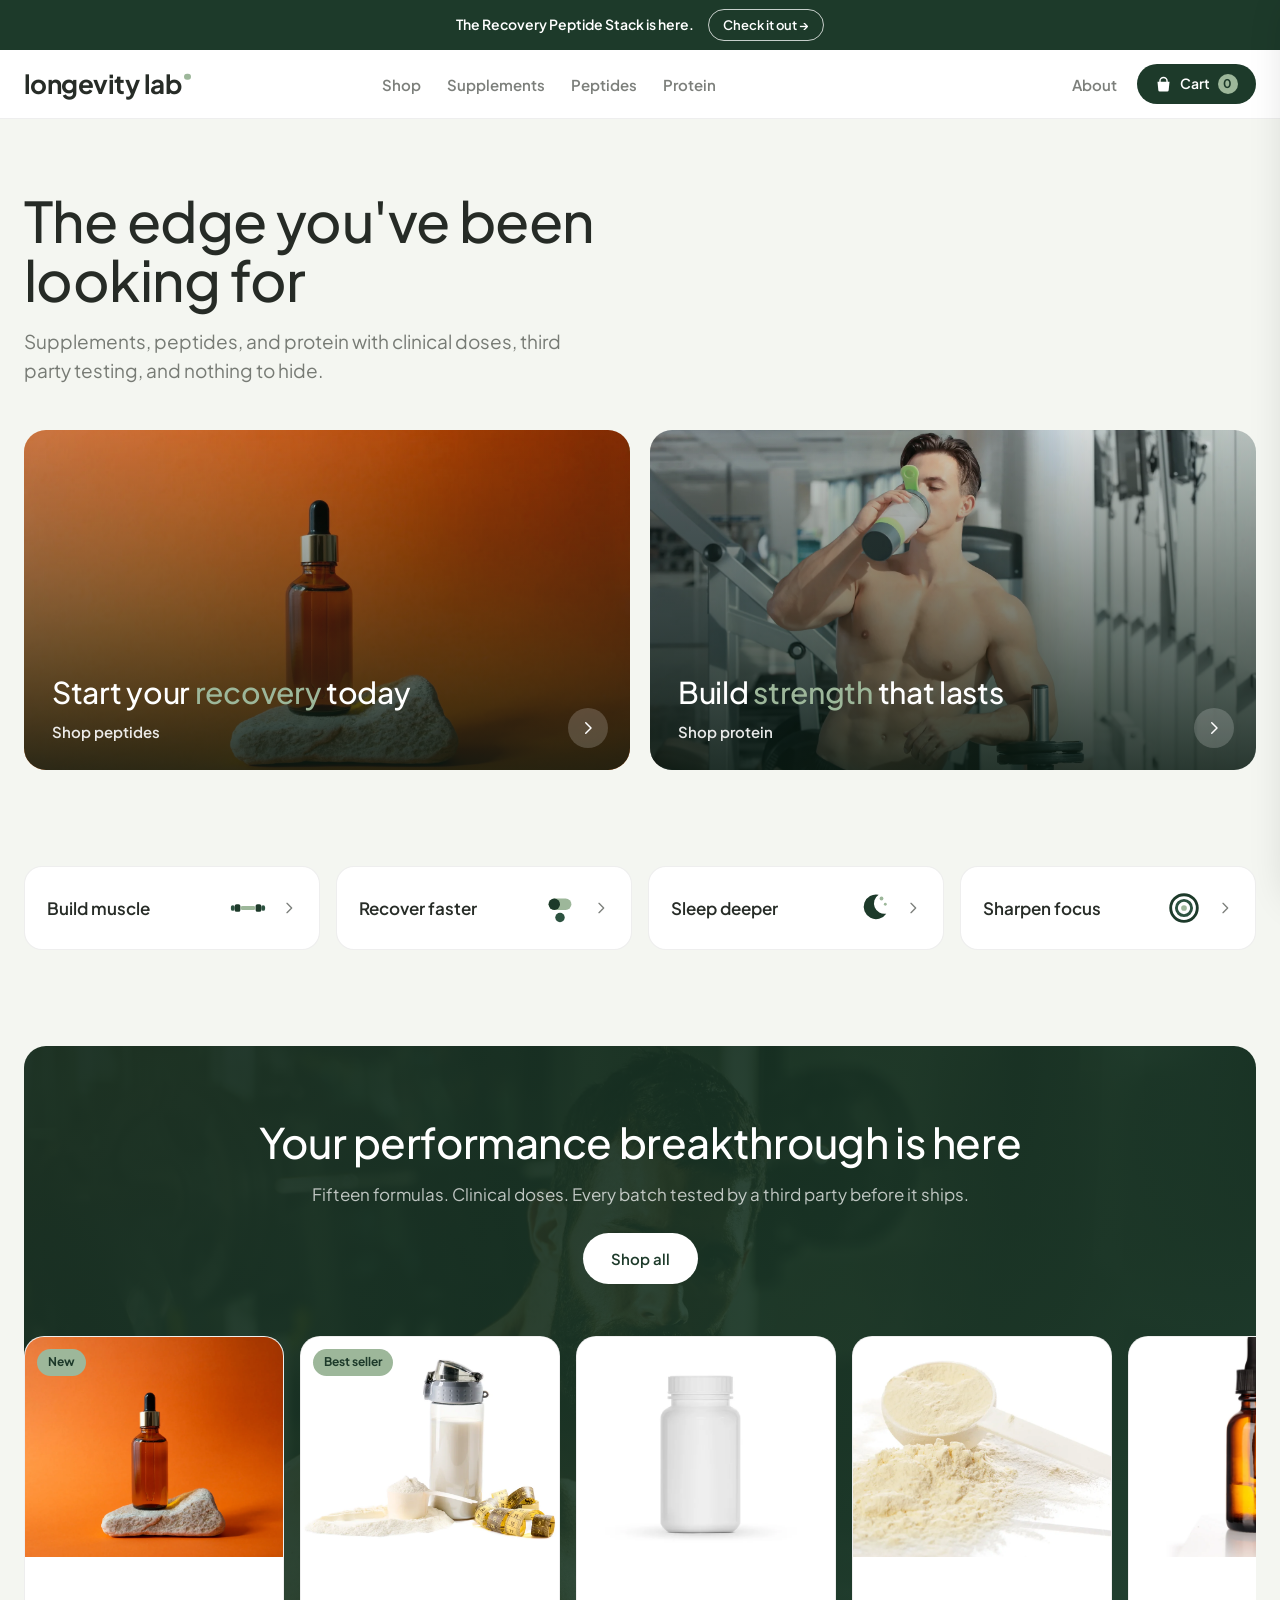
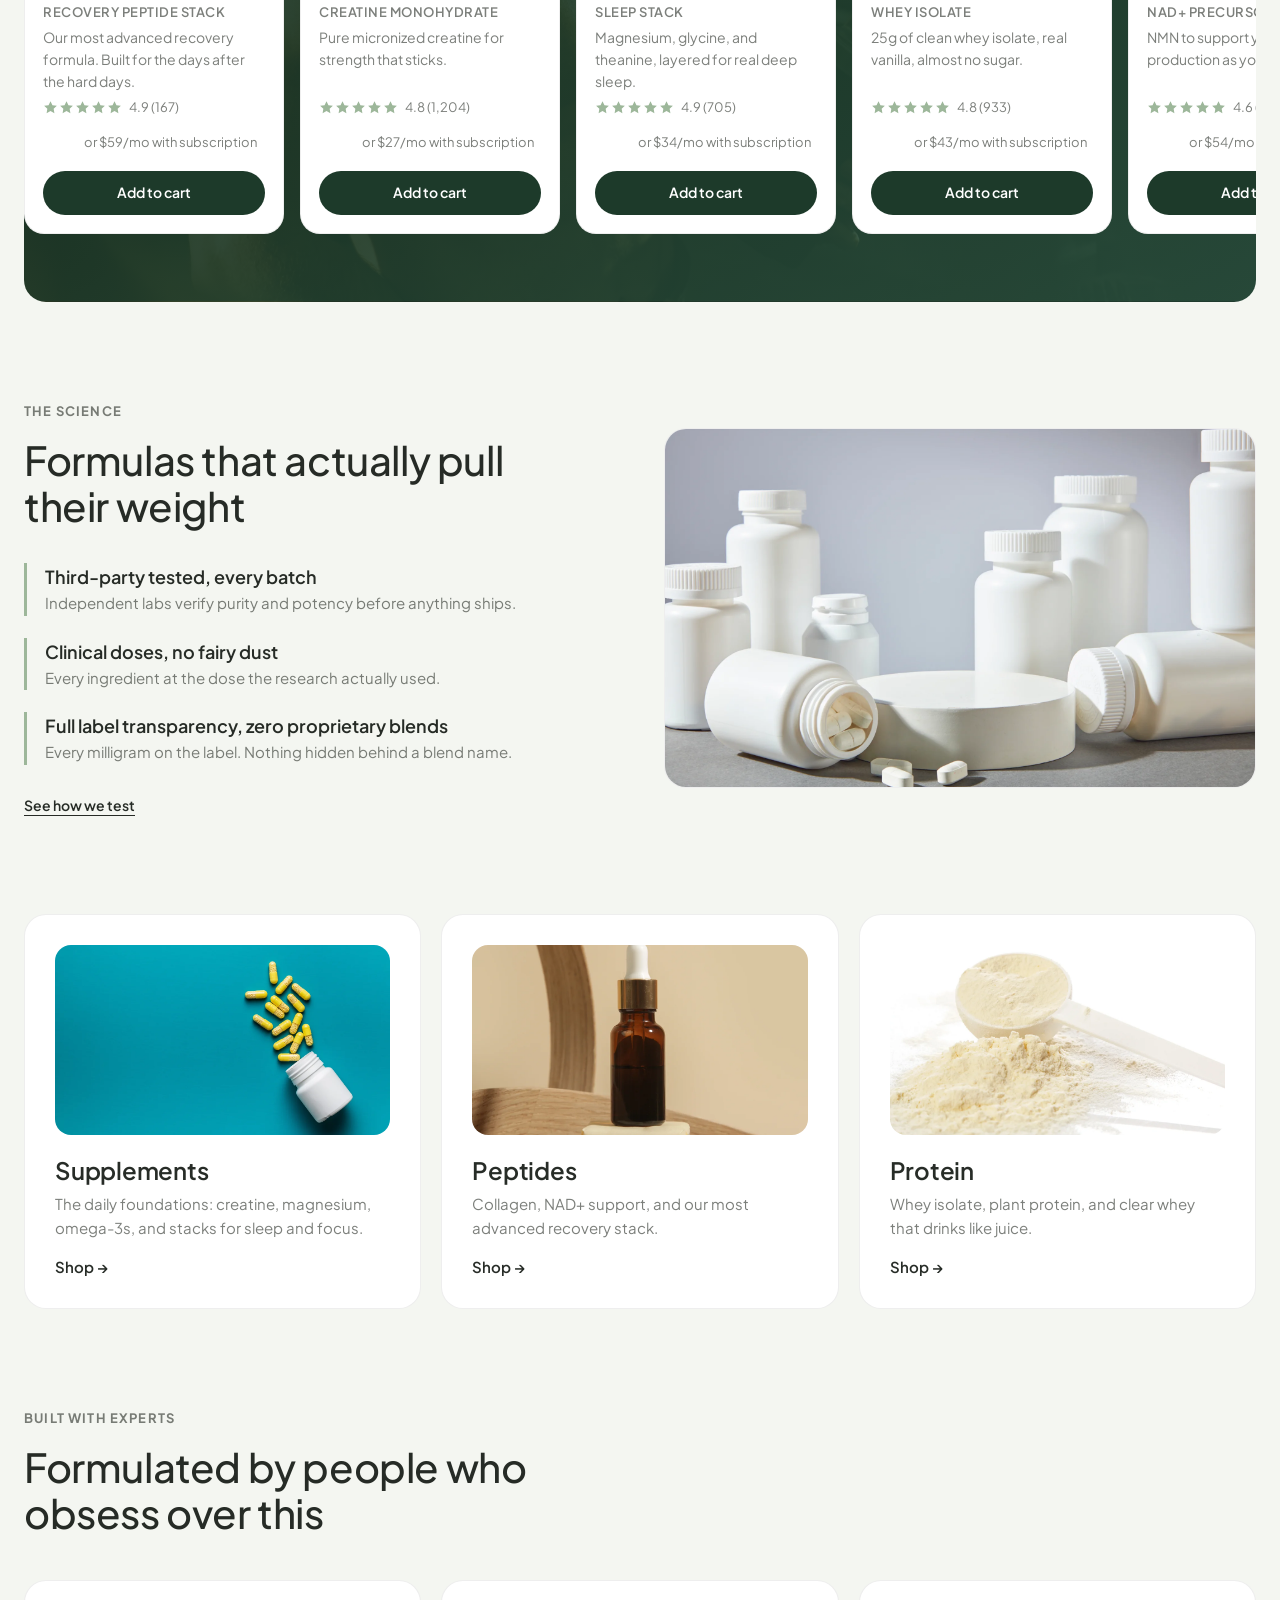
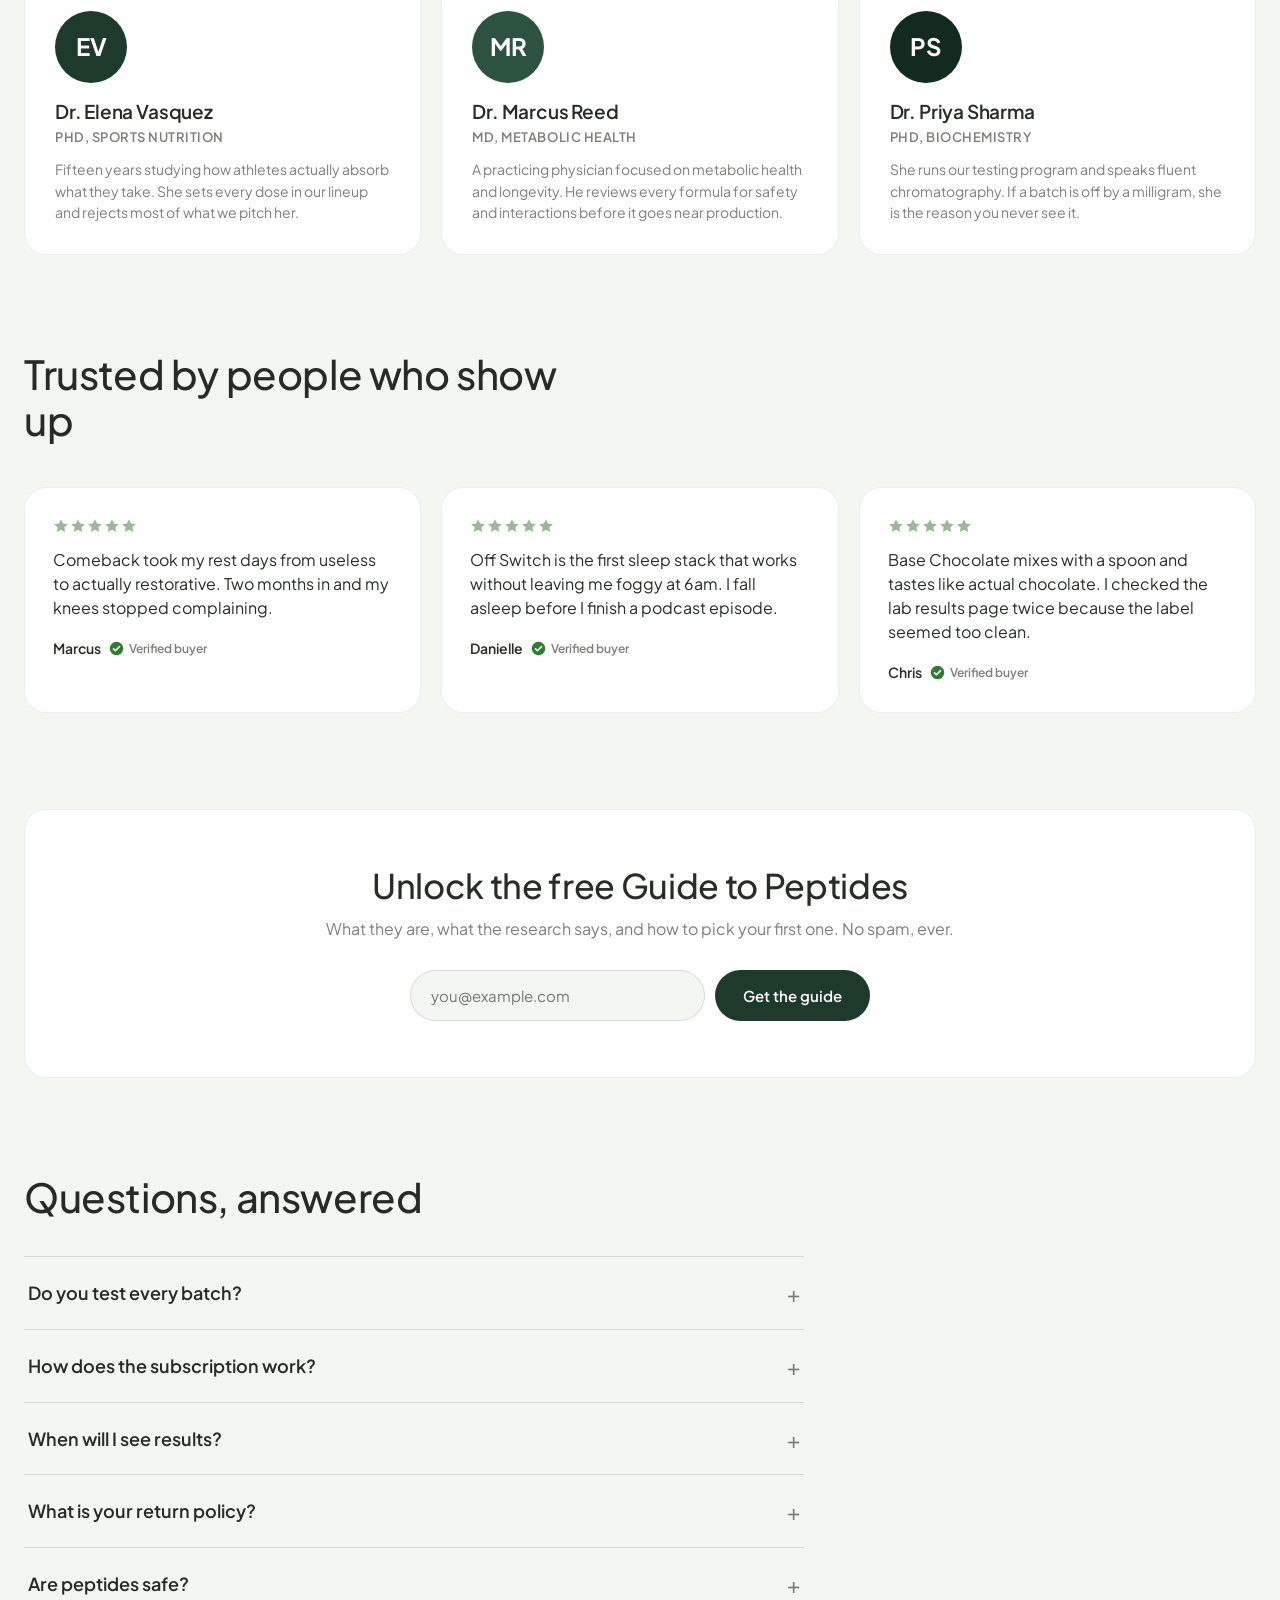
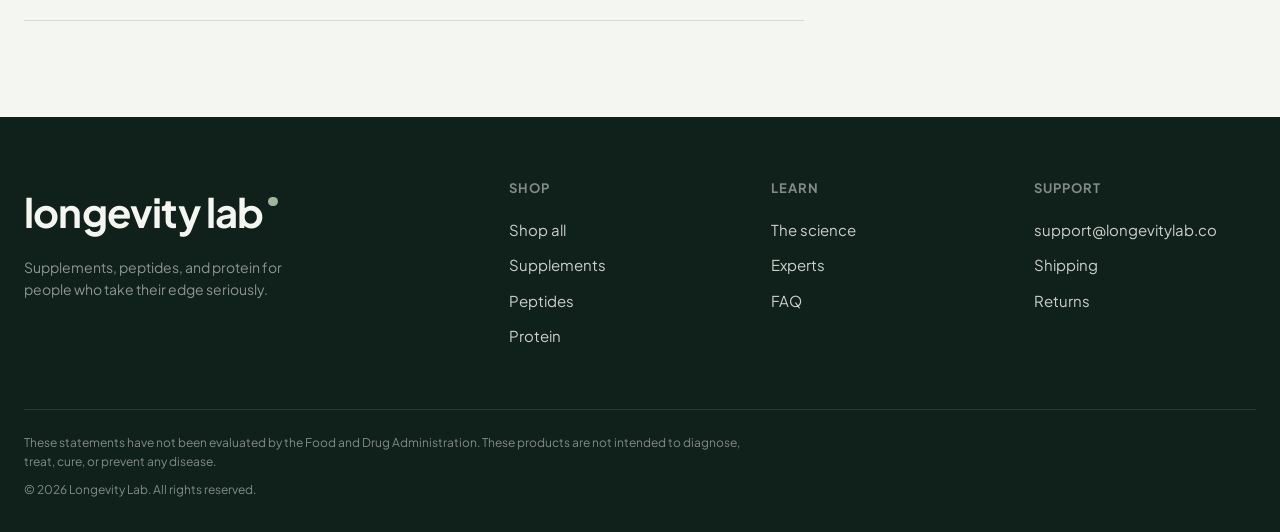
==== index.html @ 0236c3c3 "Longevity Lab storefront" ====
<!DOCTYPE html>
<html lang="en">
<head>
  <meta charset="UTF-8">
  <meta name="viewport" content="width=device-width, initial-scale=1.0">
  <title>Longevity Lab | Supplements, peptides, and protein that pull their weight</title>
  <meta name="description" content="Third party tested supplements, peptides, and protein. Clinical doses, full label transparency, and formulas built with experts.">
  <link rel="preconnect" href="https://fonts.googleapis.com">
  <link rel="preconnect" href="https://fonts.gstatic.com" crossorigin>
  <link href="https://fonts.googleapis.com/css2?family=Plus+Jakarta+Sans:wght@400;500;600;700&display=swap" rel="stylesheet">
  <link rel="stylesheet" href="css/main.css">
</head>
<body data-page="home">

  <main>
    <!-- 1. HERO -->
    <section class="hero">
      <div class="container">
        <h1>The edge you've been looking for</h1>
        <p class="hero-sub">Supplements, peptides, and protein with clinical doses, third party testing, and nothing to hide.</p>

        <div class="promo-row">
          <a class="promo-card" href="shop.html?cat=peptides">
            <img class="promo-img" src="img/dropper-stone.webp" alt="Peptide dropper bottle resting on stone" loading="eager">
            <div class="promo-overlay"></div>
            <div class="promo-text">
              <h2>Start your <span class="hl">recovery</span> today</h2>
              <span>Shop peptides</span>
            </div>
            <span class="promo-chevron">
              <svg viewBox="0 0 24 24" width="18" height="18" aria-hidden="true"><path d="M9 5l7 7-7 7" stroke="currentColor" stroke-width="2" fill="none" stroke-linecap="round" stroke-linejoin="round"/></svg>
            </span>
          </a>
          <a class="promo-card" href="shop.html?cat=protein">
            <img class="promo-img" src="img/gym-shake.webp" alt="Protein shake in the gym" loading="eager">
            <div class="promo-overlay"></div>
            <div class="promo-text">
              <h2>Build <span class="hl">strength</span> that lasts</h2>
              <span>Shop protein</span>
            </div>
            <span class="promo-chevron">
              <svg viewBox="0 0 24 24" width="18" height="18" aria-hidden="true"><path d="M9 5l7 7-7 7" stroke="currentColor" stroke-width="2" fill="none" stroke-linecap="round" stroke-linejoin="round"/></svg>
            </span>
          </a>
        </div>
      </div>
    </section>

    <!-- 2. GOAL TILES -->
    <section>
      <div class="container">
        <div class="goal-row">
          <a class="goal-tile" href="shop.html?goal=muscle">
            <strong>Build muscle</strong>
            <svg class="goal-icon" viewBox="0 0 40 40" aria-hidden="true"><rect x="6" y="16" width="6" height="8" rx="2" fill="#1D3A2A"/><rect x="28" y="16" width="6" height="8" rx="2" fill="#1D3A2A"/><rect x="12" y="18" width="16" height="4" rx="2" fill="#9DB79A"/><rect x="2" y="17" width="4" height="6" rx="2" fill="#2C5240"/><rect x="34" y="17" width="4" height="6" rx="2" fill="#2C5240"/></svg>
            <svg class="goal-chev" viewBox="0 0 24 24" width="16" height="16" aria-hidden="true"><path d="M9 5l7 7-7 7" stroke="currentColor" stroke-width="2" fill="none" stroke-linecap="round" stroke-linejoin="round"/></svg>
          </a>
          <a class="goal-tile" href="shop.html?goal=recovery">
            <strong>Recover faster</strong>
            <svg class="goal-icon" viewBox="0 0 40 40" aria-hidden="true"><rect x="8" y="10" width="24" height="12" rx="6" fill="#9DB79A"/><rect x="8" y="10" width="12" height="12" rx="6" fill="#1D3A2A"/><circle cx="20" cy="30" r="5" fill="#2C5240"/></svg>
            <svg class="goal-chev" viewBox="0 0 24 24" width="16" height="16" aria-hidden="true"><path d="M9 5l7 7-7 7" stroke="currentColor" stroke-width="2" fill="none" stroke-linecap="round" stroke-linejoin="round"/></svg>
          </a>
          <a class="goal-tile" href="shop.html?goal=sleep">
            <strong>Sleep deeper</strong>
            <svg class="goal-icon" viewBox="0 0 40 40" aria-hidden="true"><path d="M27 6a13 13 0 1 0 8 20A11 11 0 0 1 27 6z" fill="#1D3A2A"/><circle cx="30" cy="10" r="2" fill="#9DB79A"/><circle cx="34" cy="16" r="1.5" fill="#9DB79A"/></svg>
            <svg class="goal-chev" viewBox="0 0 24 24" width="16" height="16" aria-hidden="true"><path d="M9 5l7 7-7 7" stroke="currentColor" stroke-width="2" fill="none" stroke-linecap="round" stroke-linejoin="round"/></svg>
          </a>
          <a class="goal-tile" href="shop.html?goal=focus">
            <strong>Sharpen focus</strong>
            <svg class="goal-icon" viewBox="0 0 40 40" aria-hidden="true"><circle cx="20" cy="20" r="14" fill="none" stroke="#1D3A2A" stroke-width="3"/><circle cx="20" cy="20" r="8" fill="none" stroke="#2C5240" stroke-width="3"/><circle cx="20" cy="20" r="3" fill="#9DB79A"/></svg>
            <svg class="goal-chev" viewBox="0 0 24 24" width="16" height="16" aria-hidden="true"><path d="M9 5l7 7-7 7" stroke="currentColor" stroke-width="2" fill="none" stroke-linecap="round" stroke-linejoin="round"/></svg>
          </a>
        </div>
      </div>
    </section>

    <!-- 3. DARK LINEUP SECTION -->
    <div class="lineup-wrap">
      <div class="lineup-section">
        <div class="lineup-head">
          <h2>Your performance breakthrough is here</h2>
          <p>Fifteen formulas. Clinical doses. Every batch tested by a third party before it ships.</p>
          <a class="btn" href="shop.html">Shop all</a>
        </div>
        <div class="lineup-scroller" id="lineupScroller"></div>
      </div>
    </div>

    <!-- 4. SCIENCE SECTION -->
    <section id="science">
      <div class="container">
        <div class="science-grid">
          <div class="science-left">
            <span class="eyebrow">The science</span>
            <h2>Formulas that actually pull their weight</h2>
            <div class="stat-blocks">
              <div class="stat-block">
                <strong>Third-party tested, every batch</strong>
                <span>Independent labs verify purity and potency before anything ships.</span>
              </div>
              <div class="stat-block">
                <strong>Clinical doses, no fairy dust</strong>
                <span>Every ingredient at the dose the research actually used.</span>
              </div>
              <div class="stat-block">
                <strong>Full label transparency, zero proprietary blends</strong>
                <span>Every milligram on the label. Nothing hidden behind a blend name.</span>
              </div>
            </div>
            <button class="text-btn" id="testToggle" aria-expanded="false">See how we test</button>
            <div class="test-detail" id="testDetail">
              <p>Every production batch goes to an independent ISO 17025 accredited lab. We test identity, potency, heavy metals, microbials, and banned substances. A batch only ships when it passes all five. Certificates are available on request from support, always.</p>
            </div>
          </div>
          <div class="science-card">
            <img class="tile-img" src="img/bottles-pedestal.webp" alt="Longevity Lab bottles displayed on a pedestal" loading="lazy">
          </div>
        </div>
      </div>
    </section>

    <!-- 5. CATEGORY SHOWCASE -->
    <section>
      <div class="container">
        <div class="cat-row">
          <a class="cat-card" href="shop.html?cat=supplements">
            <div class="cat-art"><img class="tile-img" src="img/capsules.webp" alt="Supplement capsules" loading="lazy"></div>
            <h3>Supplements</h3>
            <p>The daily foundations: creatine, magnesium, omega-3s, and stacks for sleep and focus.</p>
            <span class="cat-shop">Shop &rarr;</span>
          </a>
          <a class="cat-card" href="shop.html?cat=peptides">
            <div class="cat-art"><img class="tile-img" src="img/dropper-wood.webp" alt="Peptide dropper bottle on wood" loading="lazy"></div>
            <h3>Peptides</h3>
            <p>Collagen, NAD+ support, and our most advanced recovery stack.</p>
            <span class="cat-shop">Shop &rarr;</span>
          </a>
          <a class="cat-card" href="shop.html?cat=protein">
            <div class="cat-art"><img class="tile-img" src="img/protein-scoop.webp" alt="Protein powder scoop" loading="lazy"></div>
            <h3>Protein</h3>
            <p>Whey isolate, plant protein, and clear whey that drinks like juice.</p>
            <span class="cat-shop">Shop &rarr;</span>
          </a>
        </div>
      </div>
    </section>

    <!-- 6. EXPERTS -->
    <section id="experts">
      <div class="container">
        <div class="experts-head">
          <span class="eyebrow">Built with experts</span>
          <h2>Formulated by people who obsess over this</h2>
        </div>
        <div class="expert-row">
          <div class="expert-card">
            <div class="avatar" style="background:#1D3A2A">EV</div>
            <h3>Dr. Elena Vasquez</h3>
            <span class="cred">PhD, Sports Nutrition</span>
            <p>Fifteen years studying how athletes actually absorb what they take. She sets every dose in our lineup and rejects most of what we pitch her.</p>
          </div>
          <div class="expert-card">
            <div class="avatar" style="background:#2C5240">MR</div>
            <h3>Dr. Marcus Reed</h3>
            <span class="cred">MD, Metabolic Health</span>
            <p>A practicing physician focused on metabolic health and longevity. He reviews every formula for safety and interactions before it goes near production.</p>
          </div>
          <div class="expert-card">
            <div class="avatar" style="background:#132A1E">PS</div>
            <h3>Dr. Priya Sharma</h3>
            <span class="cred">PhD, Biochemistry</span>
            <p>She runs our testing program and speaks fluent chromatography. If a batch is off by a milligram, she is the reason you never see it.</p>
          </div>
        </div>
      </div>
    </section>

    <!-- 7. REVIEWS -->
    <section>
      <div class="container">
        <h2 class="reviews-head">Trusted by people who show up</h2>
        <div class="review-row">
          <div class="review-card">
            <span class="stars" aria-label="5 out of 5 stars">
              <svg viewBox="0 0 20 20" width="16" height="16" aria-hidden="true"><path fill="#9DB79A" d="M10 1.5l2.6 5.4 5.9.8-4.3 4.1 1 5.8L10 14.8l-5.2 2.8 1-5.8L1.5 7.7l5.9-.8z"/></svg>
              <svg viewBox="0 0 20 20" width="16" height="16" aria-hidden="true"><path fill="#9DB79A" d="M10 1.5l2.6 5.4 5.9.8-4.3 4.1 1 5.8L10 14.8l-5.2 2.8 1-5.8L1.5 7.7l5.9-.8z"/></svg>
              <svg viewBox="0 0 20 20" width="16" height="16" aria-hidden="true"><path fill="#9DB79A" d="M10 1.5l2.6 5.4 5.9.8-4.3 4.1 1 5.8L10 14.8l-5.2 2.8 1-5.8L1.5 7.7l5.9-.8z"/></svg>
              <svg viewBox="0 0 20 20" width="16" height="16" aria-hidden="true"><path fill="#9DB79A" d="M10 1.5l2.6 5.4 5.9.8-4.3 4.1 1 5.8L10 14.8l-5.2 2.8 1-5.8L1.5 7.7l5.9-.8z"/></svg>
              <svg viewBox="0 0 20 20" width="16" height="16" aria-hidden="true"><path fill="#9DB79A" d="M10 1.5l2.6 5.4 5.9.8-4.3 4.1 1 5.8L10 14.8l-5.2 2.8 1-5.8L1.5 7.7l5.9-.8z"/></svg>
            </span>
            <blockquote>Comeback took my rest days from useless to actually restorative. Two months in and my knees stopped complaining.</blockquote>
            <div class="review-who">
              <span>Marcus</span>
              <span class="verified"><svg viewBox="0 0 20 20" aria-hidden="true"><circle cx="10" cy="10" r="9" fill="#2e7d32"/><path d="M6 10.5l2.5 2.5L14 7.5" stroke="#fff" stroke-width="2" fill="none" stroke-linecap="round" stroke-linejoin="round"/></svg>Verified buyer</span>
            </div>
          </div>
          <div class="review-card">
            <span class="stars" aria-label="5 out of 5 stars">
              <svg viewBox="0 0 20 20" width="16" height="16" aria-hidden="true"><path fill="#9DB79A" d="M10 1.5l2.6 5.4 5.9.8-4.3 4.1 1 5.8L10 14.8l-5.2 2.8 1-5.8L1.5 7.7l5.9-.8z"/></svg>
              <svg viewBox="0 0 20 20" width="16" height="16" aria-hidden="true"><path fill="#9DB79A" d="M10 1.5l2.6 5.4 5.9.8-4.3 4.1 1 5.8L10 14.8l-5.2 2.8 1-5.8L1.5 7.7l5.9-.8z"/></svg>
              <svg viewBox="0 0 20 20" width="16" height="16" aria-hidden="true"><path fill="#9DB79A" d="M10 1.5l2.6 5.4 5.9.8-4.3 4.1 1 5.8L10 14.8l-5.2 2.8 1-5.8L1.5 7.7l5.9-.8z"/></svg>
              <svg viewBox="0 0 20 20" width="16" height="16" aria-hidden="true"><path fill="#9DB79A" d="M10 1.5l2.6 5.4 5.9.8-4.3 4.1 1 5.8L10 14.8l-5.2 2.8 1-5.8L1.5 7.7l5.9-.8z"/></svg>
              <svg viewBox="0 0 20 20" width="16" height="16" aria-hidden="true"><path fill="#9DB79A" d="M10 1.5l2.6 5.4 5.9.8-4.3 4.1 1 5.8L10 14.8l-5.2 2.8 1-5.8L1.5 7.7l5.9-.8z"/></svg>
            </span>
            <blockquote>Off Switch is the first sleep stack that works without leaving me foggy at 6am. I fall asleep before I finish a podcast episode.</blockquote>
            <div class="review-who">
              <span>Danielle</span>
              <span class="verified"><svg viewBox="0 0 20 20" aria-hidden="true"><circle cx="10" cy="10" r="9" fill="#2e7d32"/><path d="M6 10.5l2.5 2.5L14 7.5" stroke="#fff" stroke-width="2" fill="none" stroke-linecap="round" stroke-linejoin="round"/></svg>Verified buyer</span>
            </div>
          </div>
          <div class="review-card">
            <span class="stars" aria-label="5 out of 5 stars">
              <svg viewBox="0 0 20 20" width="16" height="16" aria-hidden="true"><path fill="#9DB79A" d="M10 1.5l2.6 5.4 5.9.8-4.3 4.1 1 5.8L10 14.8l-5.2 2.8 1-5.8L1.5 7.7l5.9-.8z"/></svg>
              <svg viewBox="0 0 20 20" width="16" height="16" aria-hidden="true"><path fill="#9DB79A" d="M10 1.5l2.6 5.4 5.9.8-4.3 4.1 1 5.8L10 14.8l-5.2 2.8 1-5.8L1.5 7.7l5.9-.8z"/></svg>
              <svg viewBox="0 0 20 20" width="16" height="16" aria-hidden="true"><path fill="#9DB79A" d="M10 1.5l2.6 5.4 5.9.8-4.3 4.1 1 5.8L10 14.8l-5.2 2.8 1-5.8L1.5 7.7l5.9-.8z"/></svg>
              <svg viewBox="0 0 20 20" width="16" height="16" aria-hidden="true"><path fill="#9DB79A" d="M10 1.5l2.6 5.4 5.9.8-4.3 4.1 1 5.8L10 14.8l-5.2 2.8 1-5.8L1.5 7.7l5.9-.8z"/></svg>
              <svg viewBox="0 0 20 20" width="16" height="16" aria-hidden="true"><path fill="#9DB79A" d="M10 1.5l2.6 5.4 5.9.8-4.3 4.1 1 5.8L10 14.8l-5.2 2.8 1-5.8L1.5 7.7l5.9-.8z"/></svg>
            </span>
            <blockquote>Base Chocolate mixes with a spoon and tastes like actual chocolate. I checked the lab results page twice because the label seemed too clean.</blockquote>
            <div class="review-who">
              <span>Chris</span>
              <span class="verified"><svg viewBox="0 0 20 20" aria-hidden="true"><circle cx="10" cy="10" r="9" fill="#2e7d32"/><path d="M6 10.5l2.5 2.5L14 7.5" stroke="#fff" stroke-width="2" fill="none" stroke-linecap="round" stroke-linejoin="round"/></svg>Verified buyer</span>
            </div>
          </div>
        </div>
      </div>
    </section>

    <!-- 8. EMAIL CAPTURE -->
    <section>
      <div class="container">
        <div class="guide-card">
          <h2>Unlock the free Guide to Peptides</h2>
          <p>What they are, what the research says, and how to pick your first one. No spam, ever.</p>
          <form class="guide-form" id="guideForm" novalidate>
            <input type="email" name="email" placeholder="you@example.com" required aria-label="Email address">
            <button class="btn btn-primary" type="submit">Get the guide</button>
          </form>
        </div>
      </div>
    </section>

    <!-- 9. FAQ -->
    <section id="faq" class="faq-section">
      <div class="container">
        <h2 class="faq-head">Questions, answered</h2>
        <div class="acc-group">
          <div class="acc-item">
            <button class="acc-q" aria-expanded="false"><span>Do you test every batch?</span><span class="acc-icon" aria-hidden="true">+</span></button>
            <div class="acc-a"><p>Yes, every single one. Each production batch goes to an independent ISO 17025 accredited lab for identity, potency, heavy metals, microbials, and banned substances. If a batch fails any test, it never ships.</p></div>
          </div>
          <div class="acc-item">
            <button class="acc-q" aria-expanded="false"><span>How does the subscription work?</span><span class="acc-icon" aria-hidden="true">+</span></button>
            <div class="acc-a"><p>Subscribe and save 20% on every order. Your product ships monthly, and you can pause, skip a month, or cancel anytime from a single email to support. No lock-in, no cancellation hoops.</p></div>
          </div>
          <div class="acc-item">
            <button class="acc-q" aria-expanded="false"><span>When will I see results?</span><span class="acc-icon" aria-hidden="true">+</span></button>
            <div class="acc-a"><p>It depends on the product. Sleep and focus stacks work from the first dose. Creatine takes 2 to 4 weeks to saturate. Collagen, NMN, and other recovery peptides typically need 8 to 12 weeks of consistent use. We put honest timelines on every product page.</p></div>
          </div>
          <div class="acc-item">
            <button class="acc-q" aria-expanded="false"><span>What is your return policy?</span><span class="acc-icon" aria-hidden="true">+</span></button>
            <div class="acc-a"><p>30 days, full refund, even on opened products. Email support@longevitylab.co with your order number and we handle the rest. Shipping is free on orders over $75 and a flat $6.95 below that.</p></div>
          </div>
          <div class="acc-item">
            <button class="acc-q" aria-expanded="false"><span>Are peptides safe?</span><span class="acc-icon" aria-hidden="true">+</span></button>
            <div class="acc-a"><p>The peptides we sell, like collagen peptides and NAD+ precursors, are dietary ingredients with substantial published research and strong safety records at our doses. Every formula is reviewed by our medical advisor. That said, talk to your doctor before starting anything new, especially if you take medication or are pregnant or nursing.</p></div>
          </div>
        </div>
      </div>
    </section>
  </main>

  <script src="js/products.js"></script>
  <script src="js/store.js"></script>
</body>
</html>
---- css/main.css ----
/* Longevity Lab: main.css
   Design language: soft bone base, white cards, evergreen + sage accent,
   deep evergreen dark sections, pill buttons, 20-24px card radius.
*/

/* ============ Reset & tokens ============ */
*, *::before, *::after { box-sizing: border-box; margin: 0; padding: 0; }

:root {
  --bone: #F4F6F1;
  --white: #FFFFFF;
  --ink: rgba(16, 21, 15, 0.9);
  --ink-soft: rgba(16, 21, 15, 0.55);
  --line: rgba(16, 21, 15, 0.12);
  --line-soft: rgba(16, 21, 15, 0.07);
  --evergreen: #1D3A2A;
  --evergreen-deep: #132A1E;
  --evergreen-mid: #2C5240;
  --sage: #9DB79A;
  --footer-bg: #10201A;
  --radius: 22px;
  --pill: 48px;
  --maxw: 1280px;
  --pad: 24px;
}

html { scroll-behavior: smooth; }

body {
  font-family: "Plus Jakarta Sans", -apple-system, BlinkMacSystemFont, "Segoe UI", sans-serif;
  font-size: 16px;
  line-height: 1.55;
  color: var(--ink);
  background: var(--bone);
  -webkit-font-smoothing: antialiased;
}

body.drawer-lock { overflow: hidden; }

img, svg { display: block; max-width: 100%; }
a { color: inherit; text-decoration: none; }
button { font: inherit; color: inherit; background: none; border: 0; cursor: pointer; }
h1, h2, h3, h4 { font-weight: 500; letter-spacing: -0.01em; line-height: 1.15; }

.container { max-width: var(--maxw); margin: 0 auto; padding: 0 var(--pad); }
section { padding: 96px 0 0; }

/* ============ Buttons ============ */
.btn {
  display: inline-flex; align-items: center; justify-content: center; gap: 8px;
  border-radius: var(--pill);
  padding: 14px 28px;
  font-size: 15px; font-weight: 600;
  transition: transform 0.2s ease, box-shadow 0.2s ease, background 0.2s ease;
  white-space: nowrap;
}
.btn-primary { background: var(--evergreen); color: #fff; }
.btn-primary:hover { transform: translateY(-1px); box-shadow: 0 6px 18px rgba(19, 42, 30, 0.28); }
.btn-primary:disabled { opacity: 0.4; cursor: not-allowed; transform: none; box-shadow: none; }
.btn-secondary { background: var(--white); color: var(--ink); border: 1px solid rgba(16, 21, 15, 0.15); }
.btn-secondary:hover { border-color: rgba(16, 21, 15, 0.35); }
.text-btn {
  font-size: 14px; font-weight: 600; text-decoration: underline;
  text-underline-offset: 4px; transition: opacity 0.2s ease;
}
.text-btn:hover { opacity: 0.65; }

/* ============ Announcement bar ============ */
.announce { background: var(--evergreen); }
.announce-inner {
  max-width: var(--maxw); margin: 0 auto; padding: 9px var(--pad);
  display: flex; align-items: center; justify-content: center; gap: 14px;
  font-size: 14px; font-weight: 600; color: #fff;
}
.announce-btn {
  background: transparent; color: #fff; border: 1.5px solid rgba(255, 255, 255, 0.75);
  border-radius: var(--pill);
  padding: 5px 14px; font-size: 13px; font-weight: 600;
  transition: transform 0.2s ease, background 0.2s ease, border-color 0.2s ease;
}
.announce-btn:hover { transform: translateY(-1px); background: rgba(255, 255, 255, 0.14); border-color: #fff; }

/* ============ Header ============ */
.site-header {
  position: sticky; top: 0; z-index: 60;
  background: var(--white);
  border-bottom: 1px solid var(--line-soft);
}
.nav-inner {
  max-width: var(--maxw); margin: 0 auto; padding: 0 var(--pad);
  height: 68px; display: flex; align-items: center; gap: 28px;
}
.wordmark { font-size: 26px; font-weight: 700; letter-spacing: -0.02em; color: var(--ink); text-transform: lowercase; }
.mark-plus {
  display: inline-block;
  width: 0.24em; height: 0.24em;
  border-radius: 50%;
  background: var(--sage);
  margin-left: 0.12em;
  transform: translateY(-0.55em);
}
.main-nav { display: flex; gap: 26px; margin: 0 auto; }
.main-nav a {
  font-size: 15px; font-weight: 600; color: var(--ink-soft);
  transition: color 0.2s ease;
}
.main-nav a:hover { color: var(--ink); }
.nav-right { display: flex; align-items: center; gap: 20px; margin-left: auto; }
.nav-about { font-size: 15px; font-weight: 600; color: var(--ink-soft); transition: color 0.2s ease; }
.nav-about:hover { color: var(--ink); }
.cart-btn {
  display: inline-flex; align-items: center; gap: 8px;
  background: var(--evergreen); color: #fff; border-radius: var(--pill);
  padding: 9px 18px; font-size: 14px; font-weight: 600;
  transition: transform 0.2s ease;
}
.cart-btn:hover { transform: translateY(-1px); }
.cart-count {
  background: var(--sage); color: var(--evergreen); border-radius: 50%;
  min-width: 20px; height: 20px; display: inline-flex;
  align-items: center; justify-content: center;
  font-size: 12px; font-weight: 700; padding: 0 5px;
}
.nav-toggle { display: none; color: var(--ink); }
.mobile-menu {
  display: none;
  border-top: 1px solid var(--line-soft);
  background: var(--white);
  flex-direction: column;
}
.mobile-menu a {
  padding: 15px var(--pad); font-size: 16px; font-weight: 600;
  border-bottom: 1px solid var(--line-soft);
}
.mobile-menu.open { display: flex; }

/* ============ Hero ============ */
.hero { padding-top: 72px; }
.hero h1 {
  font-size: 56px; font-weight: 500; letter-spacing: -0.01em; line-height: 1.05;
  max-width: 720px;
}
.hero-sub { margin-top: 18px; font-size: 19px; color: var(--ink-soft); max-width: 540px; }

.promo-row {
  display: grid; grid-template-columns: 1fr 1fr; gap: 20px; margin-top: 44px;
}
.promo-card {
  position: relative; aspect-ratio: 16 / 9; border-radius: var(--radius);
  color: #fff; overflow: hidden; display: block;
  transition: transform 0.2s ease, box-shadow 0.2s ease;
}
.promo-card:hover { transform: translateY(-3px); box-shadow: 0 14px 34px rgba(19, 42, 30, 0.32); }
.promo-img {
  position: absolute; inset: 0; width: 100%; height: 100%; object-fit: cover;
}
.promo-overlay {
  position: absolute; inset: 0;
  background: linear-gradient(to top, rgba(10, 26, 18, 0.85), rgba(10, 26, 18, 0.15));
}
.promo-text { position: absolute; left: 28px; bottom: 26px; max-width: 60%; z-index: 2; }
.promo-text h2 { font-size: 30px; font-weight: 500; line-height: 1.12; }
.promo-text h2 .hl { color: var(--sage); }
.promo-text > span { display: inline-block; margin-top: 10px; font-size: 15px; font-weight: 600; opacity: 0.9; }
.promo-chevron {
  position: absolute; right: 22px; bottom: 22px; z-index: 2;
  width: 40px; height: 40px; border-radius: 50%;
  background: rgba(255, 255, 255, 0.18);
  display: flex; align-items: center; justify-content: center;
  transition: background 0.2s ease;
}
.promo-card:hover .promo-chevron { background: rgba(255, 255, 255, 0.32); }

/* ============ Goal tiles ============ */
.goal-row { display: grid; grid-template-columns: repeat(4, 1fr); gap: 16px; }
.goal-tile {
  background: var(--white); border-radius: 18px; padding: 22px 22px;
  display: flex; align-items: center; gap: 14px;
  border: 1px solid var(--line-soft);
  transition: transform 0.2s ease, box-shadow 0.2s ease;
}
.goal-tile:hover { transform: translateY(-2px); box-shadow: 0 10px 24px rgba(16, 21, 15, 0.07); }
.goal-tile strong { font-size: 17px; font-weight: 600; flex: 1; }
.goal-icon { width: 38px; height: 38px; flex-shrink: 0; }
.goal-chev { color: var(--ink-soft); flex-shrink: 0; }

/* ============ Dark lineup section ============ */
.lineup-wrap { padding: 0 var(--pad); max-width: var(--maxw); margin: 96px auto 0; }
.lineup-section {
  background-image:
    linear-gradient(150deg, rgba(19, 42, 30, 0.94), rgba(29, 58, 42, 0.9) 55%, rgba(44, 82, 64, 0.88)),
    url("../img/gym-dark.webp");
  background-size: cover; background-position: center;
  border-radius: var(--radius);
  color: #fff; padding: 72px 0 56px; overflow: hidden;
}
.lineup-head { text-align: center; padding: 0 var(--pad); }
.lineup-head h2 { font-size: 42px; font-weight: 500; }
.lineup-head p { margin-top: 14px; font-size: 17px; color: rgba(255, 255, 255, 0.72); }
.lineup-head .btn { margin-top: 26px; background: #fff; color: var(--evergreen); }
.lineup-head .btn:hover { transform: translateY(-1px); box-shadow: 0 6px 18px rgba(0, 0, 0, 0.3); }

.lineup-scroller {
  display: flex; gap: 16px; margin-top: 48px;
  padding: 4px 32px 12px;
  overflow-x: auto; scroll-snap-type: x mandatory;
  -webkit-overflow-scrolling: touch;
}
.lineup-scroller::-webkit-scrollbar { height: 8px; }
.lineup-scroller::-webkit-scrollbar-thumb { background: rgba(255, 255, 255, 0.25); border-radius: 4px; }
.lineup-scroller::-webkit-scrollbar-track { background: rgba(255, 255, 255, 0.06); border-radius: 4px; }
.lineup-card { flex: 0 0 260px; scroll-snap-align: start; }

/* ============ Product card (shared) ============ */
.product-card {
  background: var(--white); border-radius: 20px;
  border: 1px solid var(--line-soft);
  display: flex; flex-direction: column;
  overflow: hidden;
  transition: transform 0.2s ease, box-shadow 0.2s ease;
}
.product-card:hover { transform: translateY(-3px); box-shadow: 0 12px 28px rgba(16, 21, 15, 0.1); }
.card-link { display: flex; flex-direction: column; flex: 1; }
.card-art {
  position: relative; background: var(--bone);
  height: 220px;
}
.card-art .tile-img { width: 100%; height: 100%; object-fit: cover; }
.badge {
  position: absolute; top: 12px; left: 12px;
  background: var(--sage); color: var(--evergreen);
  font-size: 12px; font-weight: 700;
  border-radius: var(--pill); padding: 4px 11px;
}
.badge-inline { position: static; display: inline-block; margin-bottom: 12px; }
.card-body { padding: 18px 18px 6px; display: flex; flex-direction: column; gap: 5px; flex: 1; }
.card-name { font-size: 19px; font-weight: 600; }
.card-sub { font-size: 13px; font-weight: 600; color: var(--ink-soft); text-transform: uppercase; letter-spacing: 0.04em; }
.card-tag { font-size: 14px; color: var(--ink-soft); flex: 1; }
.card-rating { display: flex; align-items: center; gap: 7px; font-size: 13px; color: var(--ink-soft); }
.stars { display: inline-flex; gap: 1px; }
.card-price { display: flex; align-items: baseline; gap: 8px; margin-top: 3px; flex-wrap: wrap; }
.card-price strong { font-size: 18px; font-weight: 700; }
.card-price span { font-size: 13px; color: var(--ink-soft); }
.card-add { margin: 12px 18px 18px; padding: 11px 20px; font-size: 14px; }

/* ============ Science section ============ */
.science-grid { display: grid; grid-template-columns: 1fr 1fr; gap: 48px; align-items: center; }
.eyebrow {
  font-size: 13px; font-weight: 700; text-transform: uppercase;
  letter-spacing: 0.09em; color: var(--ink-soft);
}
.science-left h2 { font-size: 40px; margin-top: 14px; max-width: 480px; }
.stat-blocks { margin-top: 34px; display: flex; flex-direction: column; gap: 22px; }
.stat-block { border-left: 3px solid var(--sage); padding-left: 18px; }
.stat-block strong { font-size: 18px; font-weight: 600; display: block; }
.stat-block span { font-size: 15px; color: var(--ink-soft); }
.science-left .text-btn { margin-top: 30px; display: inline-block; }
.test-detail {
  display: none; margin-top: 16px; font-size: 15px;
  color: var(--ink-soft); max-width: 480px;
}
.test-detail.open { display: block; }
.science-card {
  background: var(--white); border-radius: var(--radius);
  border: 1px solid var(--line-soft);
  overflow: hidden; height: 360px;
}
.science-card .tile-img { width: 100%; height: 100%; object-fit: cover; }

/* ============ Category showcase ============ */
.cat-row { display: grid; grid-template-columns: repeat(3, 1fr); gap: 20px; }
.cat-card {
  background: var(--white); border-radius: var(--radius);
  border: 1px solid var(--line-soft);
  padding: 30px; display: flex; flex-direction: column; gap: 8px;
  transition: transform 0.2s ease, box-shadow 0.2s ease;
}
.cat-card:hover { transform: translateY(-3px); box-shadow: 0 12px 28px rgba(16, 21, 15, 0.1); }
.cat-art { background: var(--bone); border-radius: 16px; overflow: hidden; height: 190px; margin-bottom: 14px; }
.cat-art .tile-img { width: 100%; height: 100%; object-fit: cover; }
.cat-card h3 { font-size: 24px; font-weight: 600; }
.cat-card p { font-size: 15px; color: var(--ink-soft); flex: 1; }
.cat-shop { font-size: 15px; font-weight: 600; margin-top: 8px; }

/* ============ Experts ============ */
.experts-head h2 { font-size: 40px; margin-top: 14px; max-width: 560px; }
.expert-row { display: grid; grid-template-columns: repeat(3, 1fr); gap: 20px; margin-top: 44px; }
.expert-card {
  background: var(--white); border-radius: var(--radius);
  border: 1px solid var(--line-soft); padding: 30px;
  transition: transform 0.2s ease, box-shadow 0.2s ease;
}
.expert-card:hover { transform: translateY(-2px); box-shadow: 0 10px 24px rgba(16, 21, 15, 0.08); }
.avatar {
  width: 72px; height: 72px; border-radius: 50%;
  display: flex; align-items: center; justify-content: center;
  font-size: 24px; font-weight: 700; color: #fff; margin-bottom: 18px;
}
.expert-card h3 { font-size: 19px; font-weight: 600; }
.expert-card .cred { font-size: 13px; font-weight: 600; color: var(--ink-soft); text-transform: uppercase; letter-spacing: 0.04em; display: block; margin-top: 4px; }
.expert-card p { font-size: 14px; color: var(--ink-soft); margin-top: 12px; }

/* ============ Reviews ============ */
.reviews-head { font-size: 40px; max-width: 540px; }
.review-row { display: grid; grid-template-columns: repeat(3, 1fr); gap: 20px; margin-top: 44px; }
.review-card {
  background: var(--white); border-radius: var(--radius);
  border: 1px solid var(--line-soft); padding: 28px;
}
.review-card .stars { margin-bottom: 14px; }
.review-card blockquote { font-size: 16px; line-height: 1.5; }
.review-who { display: flex; align-items: center; gap: 8px; margin-top: 18px; font-size: 14px; font-weight: 600; }
.verified { display: inline-flex; align-items: center; gap: 5px; font-size: 12px; font-weight: 600; color: var(--ink-soft); }
.verified svg { width: 15px; height: 15px; }

/* ============ Email capture ============ */
.guide-card {
  background: var(--white); border-radius: var(--radius);
  border: 1px solid var(--line-soft);
  padding: 56px 48px; text-align: center;
}
.guide-card h2 { font-size: 34px; }
.guide-card > p { margin-top: 12px; font-size: 16px; color: var(--ink-soft); }
.guide-form {
  margin: 28px auto 0; display: flex; gap: 10px;
  max-width: 460px;
}
.guide-form input {
  flex: 1; border: 1px solid var(--line); border-radius: var(--pill);
  padding: 13px 20px; font: inherit; font-size: 15px; background: var(--bone);
  min-width: 0;
}
.guide-form input:focus { outline: 2px solid var(--sage); border-color: transparent; }
.guide-done { font-size: 18px; font-weight: 600; margin-top: 28px; }

/* ============ Accordions (FAQ + PDP) ============ */
.faq-head { font-size: 40px; }
.acc-group { margin-top: 36px; }
.acc-item { border-bottom: 1px solid var(--line); }
.acc-item:first-child { border-top: 1px solid var(--line); }
.acc-q {
  width: 100%; display: flex; justify-content: space-between; align-items: center;
  padding: 22px 4px; font-size: 18px; font-weight: 600; text-align: left; gap: 16px;
}
.acc-icon {
  font-size: 22px; font-weight: 400; color: var(--ink-soft);
  transition: transform 0.25s ease; line-height: 1;
}
.acc-item.open .acc-icon { transform: rotate(45deg); }
.acc-a {
  max-height: 0; overflow: hidden;
  transition: max-height 0.3s ease, padding 0.3s ease;
  font-size: 15px; color: var(--ink-soft); padding: 0 4px;
}
.acc-item.open .acc-a { max-height: 420px; padding-bottom: 24px; }
.faq-section .acc-group { max-width: 780px; }

/* ============ Footer ============ */
.site-footer { background: var(--footer-bg); color: var(--bone); margin-top: 96px; }
.footer-inner { max-width: var(--maxw); margin: 0 auto; padding: 64px var(--pad) 32px; }
.footer-grid { display: grid; grid-template-columns: 2fr 1fr 1fr 1fr; gap: 40px; }
.footer-wordmark { font-size: 40px; font-weight: 700; letter-spacing: -0.02em; text-transform: lowercase; }
.footer-brand p { margin-top: 14px; font-size: 14px; color: rgba(244, 246, 241, 0.55); max-width: 300px; }
.footer-col h4 { font-size: 13px; font-weight: 700; text-transform: uppercase; letter-spacing: 0.08em; color: rgba(244, 246, 241, 0.5); margin-bottom: 16px; }
.footer-col a { display: block; padding: 6px 0; font-size: 15px; color: rgba(244, 246, 241, 0.82); transition: color 0.2s ease; }
.footer-col a:hover { color: #fff; }
.footer-fine { margin-top: 56px; border-top: 1px solid rgba(244, 246, 241, 0.12); padding-top: 24px; }
.footer-fine p { font-size: 12px; color: rgba(244, 246, 241, 0.5); max-width: 720px; }
.footer-fine p + p { margin-top: 10px; }

/* ============ Cart drawer ============ */
.drawer-overlay {
  position: fixed; inset: 0; background: rgba(0, 0, 0, 0.4);
  opacity: 0; pointer-events: none; transition: opacity 0.25s ease; z-index: 80;
}
.drawer-overlay.open { opacity: 1; pointer-events: auto; }
.cart-drawer {
  position: fixed; top: 0; right: 0; height: 100%;
  width: 400px; max-width: 92vw;
  background: var(--white); z-index: 90;
  border-radius: 20px 0 0 20px;
  transform: translateX(105%); transition: transform 0.3s ease;
  display: flex; flex-direction: column;
  box-shadow: -12px 0 40px rgba(0, 0, 0, 0.14);
}
.cart-drawer.open { transform: translateX(0); }
.drawer-head {
  display: flex; justify-content: space-between; align-items: center;
  padding: 22px 24px; border-bottom: 1px solid var(--line-soft);
}
.drawer-head h3 { font-size: 20px; font-weight: 600; }
.drawer-close { color: var(--ink-soft); transition: color 0.2s ease; }
.drawer-close:hover { color: var(--ink); }
.drawer-items { flex: 1; overflow-y: auto; padding: 8px 24px; }
.drawer-empty { text-align: center; padding: 56px 0; }
.drawer-empty p { color: var(--ink-soft); margin-bottom: 20px; }
.drawer-item {
  display: flex; gap: 14px; padding: 18px 0;
  border-bottom: 1px solid var(--line-soft); align-items: flex-start;
}
.drawer-thumb {
  flex: 0 0 64px; width: 64px; height: 64px;
  background: var(--bone); border-radius: 12px; overflow: hidden;
}
.drawer-thumb .tile-img { width: 100%; height: 100%; object-fit: cover; }
.drawer-item-info { flex: 1; display: flex; flex-direction: column; gap: 3px; }
.drawer-item-name { font-size: 15px; font-weight: 600; }
.drawer-item-variant { font-size: 12px; color: var(--ink-soft); }
.drawer-item-row { display: flex; align-items: center; gap: 14px; margin-top: 8px; }
.drawer-item-price { font-size: 15px; font-weight: 600; }
.remove-btn { font-size: 13px; color: var(--ink-soft); text-decoration: underline; text-underline-offset: 3px; }
.remove-btn:hover { color: var(--ink); }

.qty-stepper {
  display: inline-flex; align-items: center; gap: 2px;
  border: 1px solid var(--line); border-radius: var(--pill);
}
.qty-stepper button {
  width: 30px; height: 30px; font-size: 16px; color: var(--ink-soft);
  display: flex; align-items: center; justify-content: center;
  transition: color 0.2s ease;
}
.qty-stepper button:hover { color: var(--ink); }
.qty-stepper > span { min-width: 22px; text-align: center; font-size: 14px; font-weight: 600; }
.qty-lg button { width: 42px; height: 46px; font-size: 18px; }
.qty-lg > span { min-width: 28px; font-size: 16px; }

.drawer-foot { border-top: 1px solid var(--line-soft); padding: 18px 24px 24px; }
.ship-progress { margin-bottom: 16px; }
.ship-msg { font-size: 13px; font-weight: 600; display: block; margin-bottom: 8px; }
.ship-msg.unlocked { color: var(--evergreen); }
.progress-track { height: 6px; background: rgba(16, 21, 15, 0.08); border-radius: 3px; overflow: hidden; }
.progress-bar { height: 100%; background: var(--sage); border-radius: 3px; transition: width 0.3s ease; }
.drawer-subtotal {
  display: flex; justify-content: space-between;
  font-size: 16px; font-weight: 700; margin-bottom: 14px;
}
.drawer-checkout { width: 100%; }

/* ============ Shop page ============ */
.shop-head { padding-top: 56px; }
.shop-head h1 { font-size: 44px; }
.shop-sub { margin-top: 8px; font-size: 15px; color: var(--ink-soft); }
.chip-row { display: flex; flex-wrap: wrap; gap: 10px; margin-top: 28px; align-items: center; }
.chip {
  border: 1px solid rgba(16, 21, 15, 0.15); border-radius: var(--pill);
  background: var(--white); padding: 9px 18px;
  font-size: 14px; font-weight: 600;
  transition: background 0.2s ease, color 0.2s ease, border-color 0.2s ease;
}
.chip:hover { border-color: rgba(16, 21, 15, 0.4); }
.chip.active { background: var(--evergreen); color: #fff; border-color: var(--evergreen); }
.chip-sep { width: 1px; height: 22px; background: var(--line); margin: 0 4px; }
.product-grid {
  display: grid; grid-template-columns: repeat(4, 1fr); gap: 18px;
  margin-top: 36px;
}

/* ============ PDP ============ */
.pdp-wrap { padding-top: 40px; }
.breadcrumb { display: flex; gap: 10px; font-size: 14px; color: var(--ink-soft); margin-bottom: 32px; flex-wrap: wrap; }
.breadcrumb a { font-weight: 600; transition: color 0.2s ease; }
.breadcrumb a:hover { color: var(--ink); }
.crumb-here { color: var(--ink); font-weight: 600; }
.pdp-grid { display: grid; grid-template-columns: 1.05fr 1fr; gap: 56px; align-items: start; }
.pdp-art {
  background: var(--bone); border-radius: var(--radius);
  overflow: hidden; height: 480px;
}
.pdp-art .tile-img { width: 100%; height: 100%; object-fit: cover; }
.pdp-chips { display: flex; gap: 10px; margin-top: 16px; flex-wrap: wrap; }
.pill-chip {
  background: var(--white); border: 1px solid var(--line-soft);
  border-radius: var(--pill); padding: 8px 16px;
  font-size: 13px; font-weight: 600; color: var(--ink-soft);
}
.pdp-right h1 { font-size: 40px; font-weight: 500; }
.pdp-subtitle { display: block; margin-top: 6px; font-size: 14px; font-weight: 700; color: var(--ink-soft); text-transform: uppercase; letter-spacing: 0.05em; }
.pdp-rating { margin-top: 12px; font-size: 14px; }
.pdp-tagline { margin-top: 16px; font-size: 18px; font-weight: 500; }
.pdp-desc { margin-top: 12px; font-size: 15px; color: var(--ink-soft); }

.option-cards { display: flex; flex-direction: column; gap: 12px; margin-top: 28px; position: relative; }
.option-card {
  display: block; border: 1.5px solid var(--line); border-radius: 16px;
  padding: 16px 20px; cursor: pointer; background: var(--white);
  transition: border-color 0.2s ease, box-shadow 0.2s ease;
  position: relative;
}
.option-card:hover { border-color: rgba(16, 21, 15, 0.4); }
.option-card.selected { border-color: var(--evergreen); box-shadow: 0 0 0 1px var(--evergreen); }
.option-card input { position: absolute; opacity: 0; pointer-events: none; }
.option-title { display: block; font-size: 16px; font-weight: 600; }
.option-sub { display: block; font-size: 14px; color: var(--ink-soft); margin-top: 2px; }

.pdp-buy-row { display: flex; gap: 14px; margin-top: 22px; align-items: stretch; }
.pdp-add { flex: 1; }
.pdp-accs { margin-top: 40px; }
.pdp-accs .acc-q { font-size: 16px; padding: 18px 4px; }
.dose-table { width: 100%; border-collapse: collapse; font-size: 14px; }
.dose-table th {
  text-align: left; font-size: 12px; text-transform: uppercase; letter-spacing: 0.05em;
  color: var(--ink-soft); padding: 0 0 10px; border-bottom: 1px solid var(--line-soft);
}
.dose-table td { padding: 10px 0; border-bottom: 1px solid var(--line-soft); color: var(--ink); }
.dose-table td:last-child, .dose-table th:last-child { text-align: right; }

.pairs-section { margin-top: 96px; }
.pairs-section h2 { font-size: 32px; }
.pairs-grid { display: grid; grid-template-columns: repeat(3, 1fr); gap: 18px; margin-top: 28px; }

.pdp-notfound { text-align: center; padding: 96px 0; }
.pdp-notfound h1 { font-size: 40px; }
.pdp-notfound p { margin: 16px auto 28px; color: var(--ink-soft); max-width: 420px; }

/* ============ Checkout ============ */
.checkout-wrap { padding-top: 48px; }
.checkout-wrap h1 { font-size: 40px; margin-bottom: 36px; }
.checkout-grid { display: grid; grid-template-columns: 1.2fr 1fr; gap: 48px; align-items: start; }
.checkout-form-card, .order-summary {
  background: var(--white); border-radius: var(--radius);
  border: 1px solid var(--line-soft); padding: 32px;
}
.form-section + .form-section { margin-top: 32px; }
.form-section h2 { font-size: 20px; font-weight: 600; margin-bottom: 16px; }
.form-row { display: grid; grid-template-columns: 1fr 1fr; gap: 12px; }
.form-row.single { grid-template-columns: 1fr; }
.form-row + .form-row { margin-top: 12px; }
.field label { display: block; font-size: 13px; font-weight: 600; margin-bottom: 6px; color: var(--ink-soft); }
.field input {
  width: 100%; border: 1px solid var(--line); border-radius: 12px;
  padding: 12px 14px; font: inherit; font-size: 15px; background: var(--bone);
}
.field input:focus { outline: 2px solid var(--sage); border-color: transparent; }
.field input:disabled { opacity: 0.45; cursor: not-allowed; }
.payment-note {
  background: var(--bone); border-radius: 12px; padding: 12px 16px;
  font-size: 13px; font-weight: 600; color: var(--ink-soft); margin-bottom: 16px;
}
.place-order { width: 100%; margin-top: 32px; padding: 16px; font-size: 16px; }

.order-summary h2 { font-size: 20px; font-weight: 600; margin-bottom: 20px; }
.summary-line {
  display: flex; align-items: center; gap: 14px;
  padding: 12px 0; border-bottom: 1px solid var(--line-soft); font-size: 15px;
}
.summary-thumb {
  position: relative; flex: 0 0 56px; width: 56px; height: 56px;
  background: var(--bone); border-radius: 10px; overflow: hidden;
}
.summary-thumb .tile-img { width: 100%; height: 100%; object-fit: cover; }
.summary-qty {
  position: absolute; top: -7px; right: -7px;
  background: var(--evergreen); color: #fff; border-radius: 50%;
  min-width: 20px; height: 20px; font-size: 11px; font-weight: 700;
  display: flex; align-items: center; justify-content: center; padding: 0 5px;
}
.summary-name { flex: 1; font-weight: 600; }
.summary-name em { display: block; font-style: normal; font-size: 12px; font-weight: 500; color: var(--ink-soft); }
.summary-totals { margin-top: 18px; font-size: 15px; }
.summary-totals > div { display: flex; justify-content: space-between; padding: 5px 0; }
.summary-note { font-size: 13px; color: var(--ink-soft); padding: 4px 0; }
.summary-grand { font-size: 18px; font-weight: 700; border-top: 1px solid var(--line); margin-top: 10px; padding-top: 14px; }
.summary-empty { color: var(--ink-soft); margin-bottom: 18px; }

.order-success { text-align: center; padding: 80px 0 40px; }
.success-check {
  width: 72px; height: 72px; border-radius: 50%; background: var(--evergreen);
  display: flex; align-items: center; justify-content: center; margin: 0 auto 28px;
}
.order-success h1 { font-size: 42px; }
.order-success p { margin: 16px auto 30px; color: var(--ink-soft); max-width: 440px; }

/* ============ Responsive ============ */
@media (max-width: 1024px) {
  .product-grid { grid-template-columns: repeat(3, 1fr); }
  .goal-row { grid-template-columns: repeat(2, 1fr); }
  .promo-text h2 { font-size: 24px; }
}

@media (max-width: 860px) {
  section { padding-top: 64px; }
  .hero { padding-top: 48px; }
  .hero h1 { font-size: 36px; }
  .hero-sub { font-size: 17px; }
  .main-nav, .nav-about { display: none; }
  .nav-toggle { display: block; }
  .nav-inner { gap: 16px; height: 60px; }
  .cart-btn span:not(.cart-count) { display: none; }
  .promo-row { grid-template-columns: 1fr; }
  .promo-card { aspect-ratio: 16 / 10; }
  .science-grid { grid-template-columns: 1fr; gap: 32px; }
  .science-left h2, .experts-head h2, .reviews-head, .faq-head { font-size: 30px; }
  .lineup-wrap { margin-top: 64px; padding: 0 16px; }
  .lineup-section { padding: 48px 0 40px; }
  .lineup-head h2 { font-size: 30px; }
  .lineup-scroller { padding: 4px 20px 12px; }
  .cat-row, .expert-row, .review-row { grid-template-columns: 1fr; }
  .product-grid { grid-template-columns: repeat(2, 1fr); gap: 12px; }
  .pdp-grid { grid-template-columns: 1fr; gap: 32px; }
  .pdp-art { height: 320px; }
  .pdp-right h1 { font-size: 32px; }
  .pairs-grid { grid-template-columns: 1fr; }
  .checkout-grid { grid-template-columns: 1fr; }
  .order-summary { order: -1; }
  .guide-card { padding: 40px 24px; }
  .guide-form { flex-direction: column; }
  .footer-grid { grid-template-columns: 1fr 1fr; }
  .footer-brand { grid-column: 1 / -1; }
  .announce-inner { flex-wrap: wrap; gap: 8px; text-align: center; }
  .shop-head h1 { font-size: 34px; }
  .checkout-wrap h1 { font-size: 32px; }
}

@media (max-width: 600px) {
  .cart-drawer { width: 100%; max-width: 100%; border-radius: 0; }
}

@media (max-width: 480px) {
  .product-grid { grid-template-columns: 1fr; }
  .goal-row { grid-template-columns: 1fr 1fr; }
  .goal-tile { flex-direction: column; align-items: flex-start; gap: 10px; }
  .goal-chev { display: none; }
  .form-row { grid-template-columns: 1fr; }
}
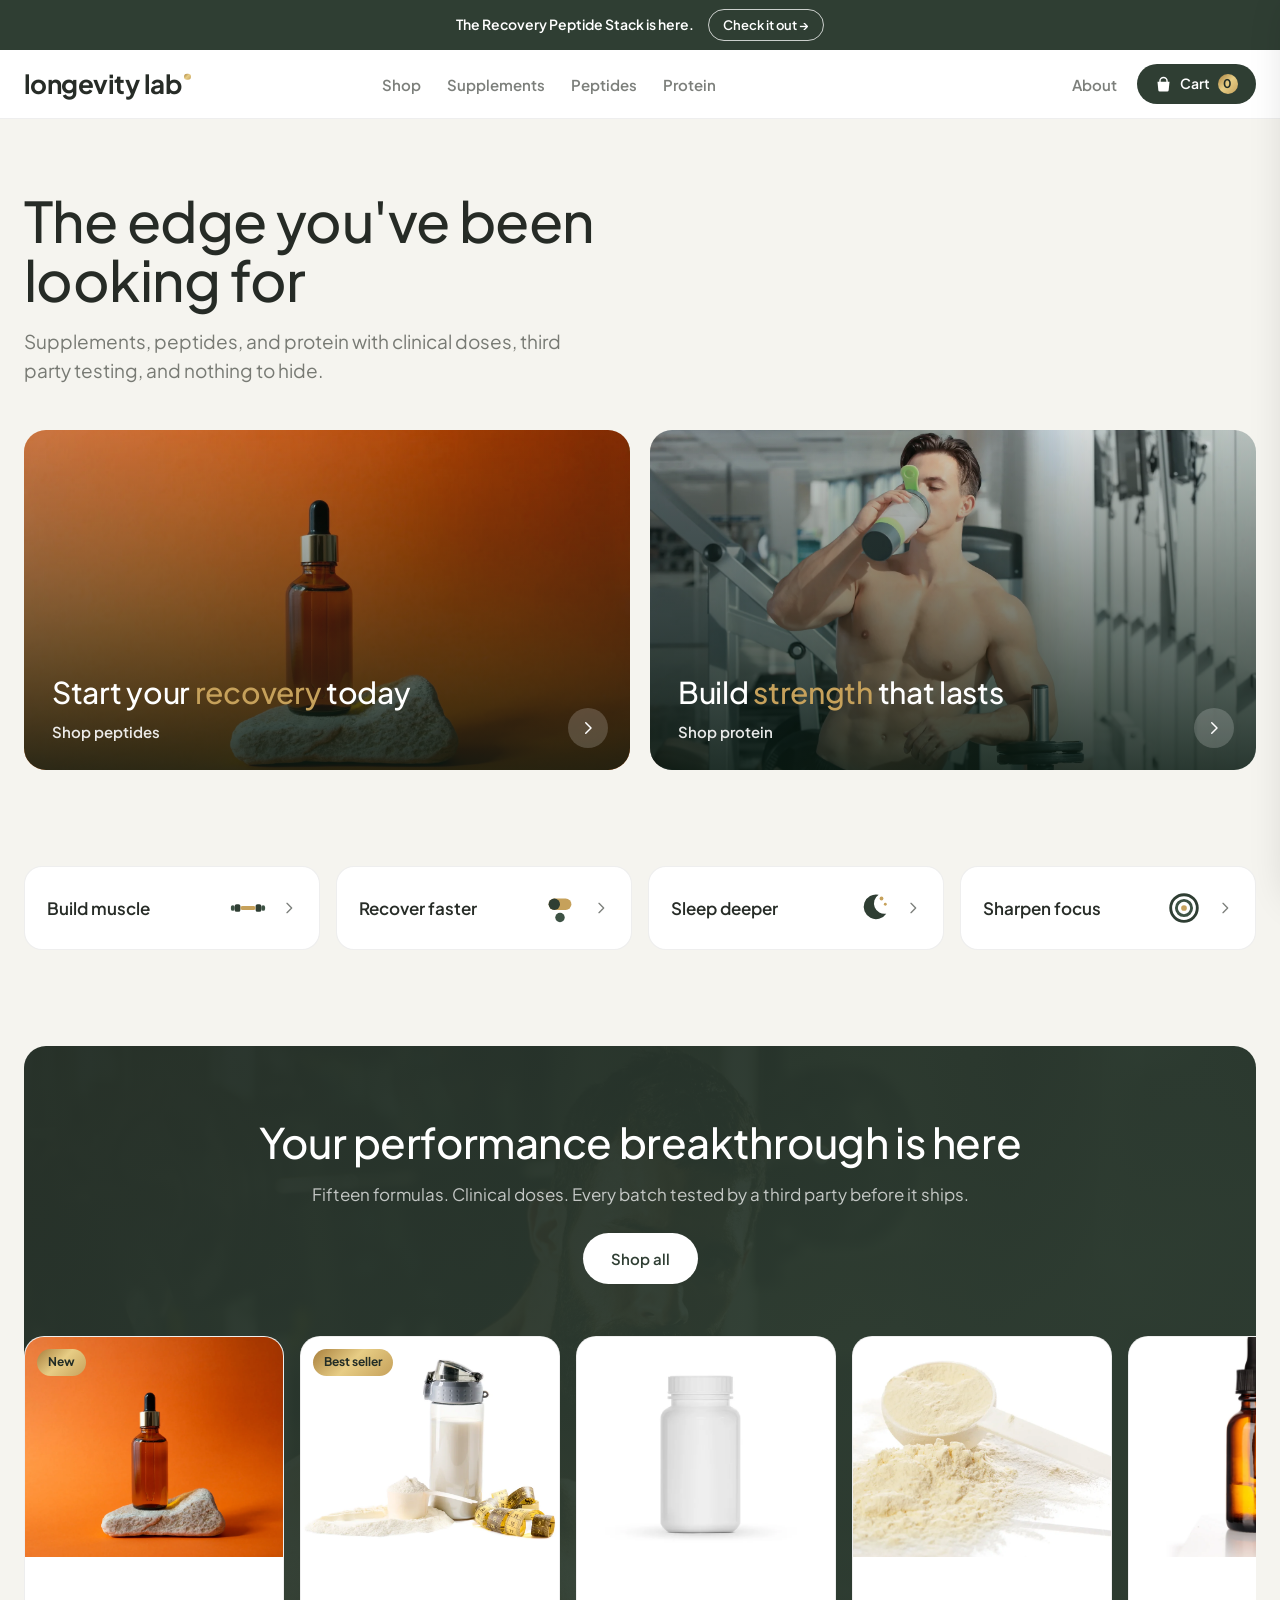
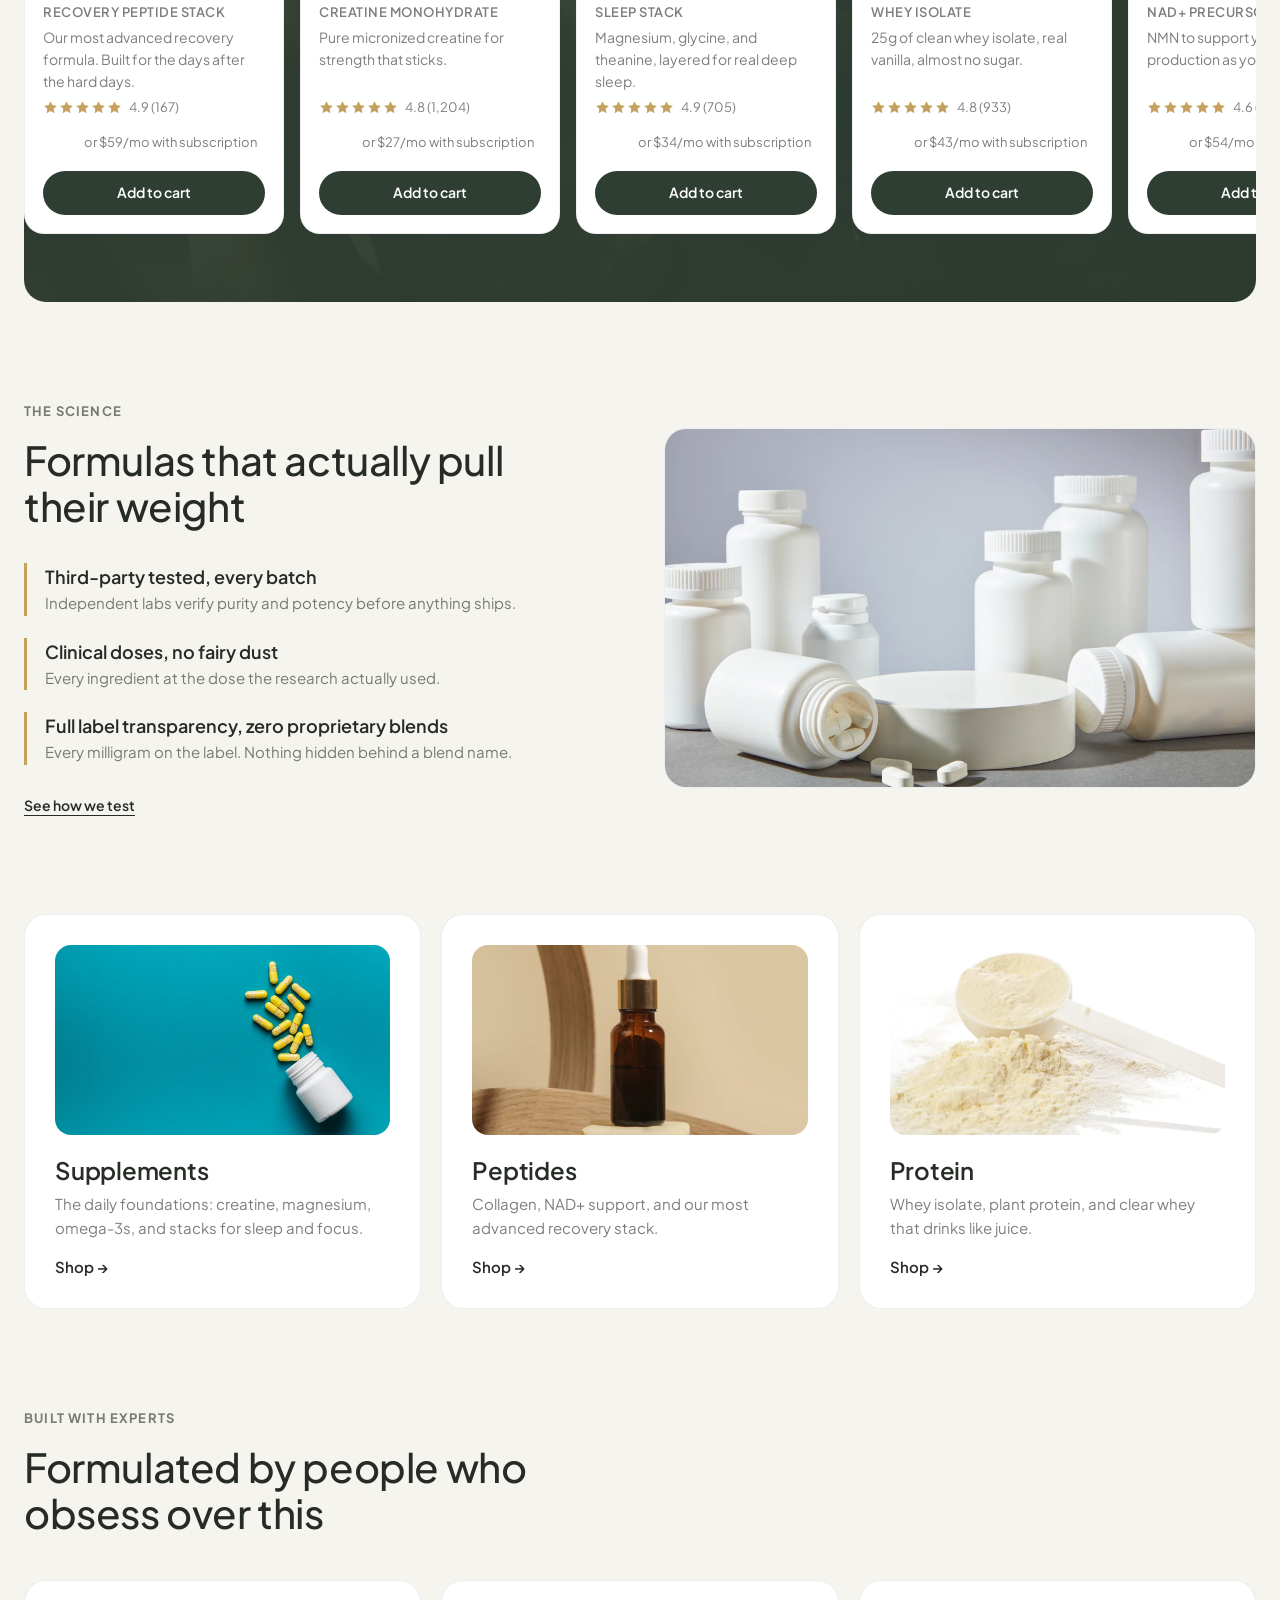
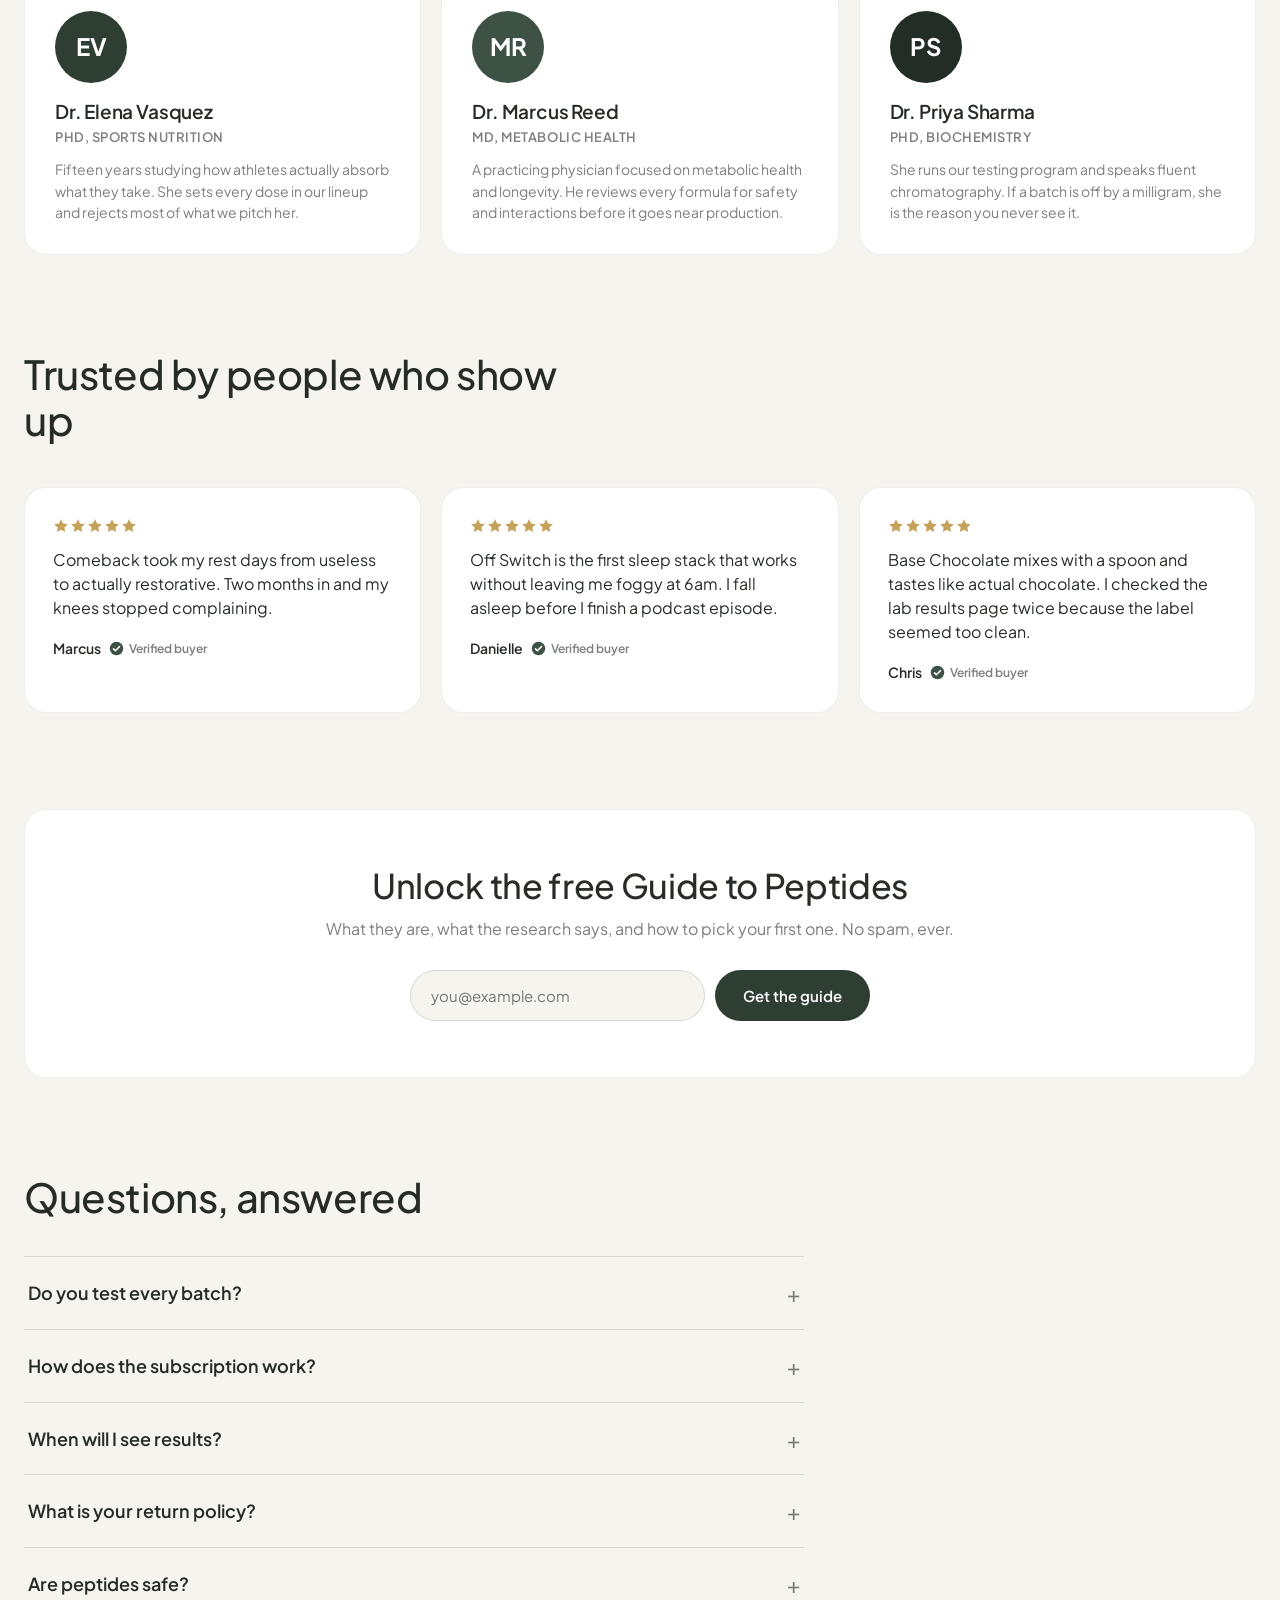
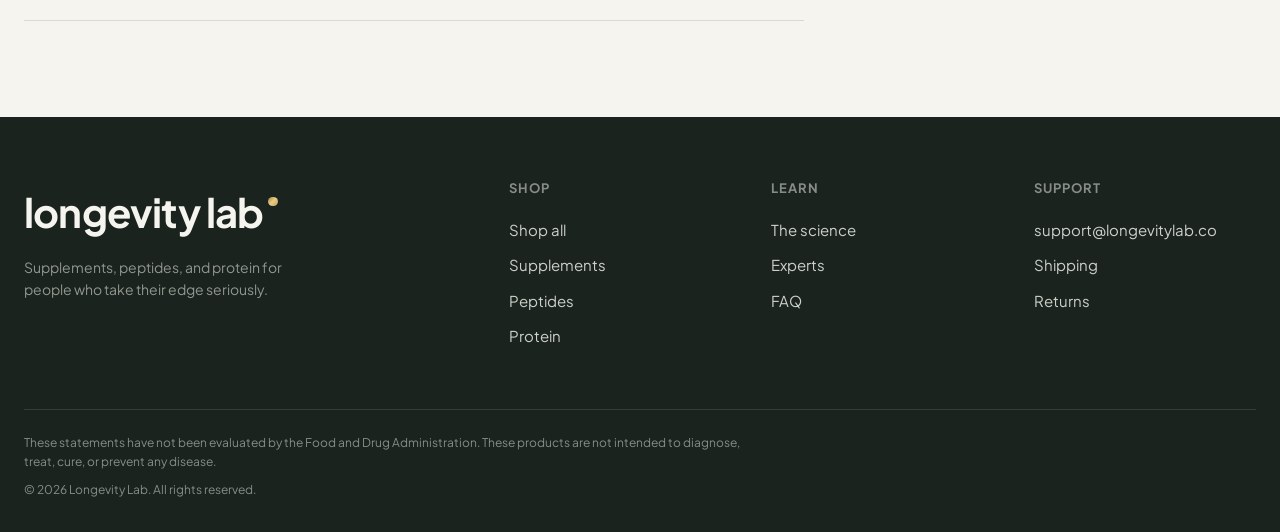
==== commit b9c59fb7: "Matte green and metallic gold theme" ====
--- a/index.html
+++ b/index.html
@@ -52,22 +52,22 @@
         <div class="goal-row">
           <a class="goal-tile" href="shop.html?goal=muscle">
             <strong>Build muscle</strong>
-            <svg class="goal-icon" viewBox="0 0 40 40" aria-hidden="true"><rect x="6" y="16" width="6" height="8" rx="2" fill="#1D3A2A"/><rect x="28" y="16" width="6" height="8" rx="2" fill="#1D3A2A"/><rect x="12" y="18" width="16" height="4" rx="2" fill="#9DB79A"/><rect x="2" y="17" width="4" height="6" rx="2" fill="#2C5240"/><rect x="34" y="17" width="4" height="6" rx="2" fill="#2C5240"/></svg>
+            <svg class="goal-icon" viewBox="0 0 40 40" aria-hidden="true"><rect x="6" y="16" width="6" height="8" rx="2" fill="#2F3E33"/><rect x="28" y="16" width="6" height="8" rx="2" fill="#2F3E33"/><rect x="12" y="18" width="16" height="4" rx="2" fill="#C6A15B"/><rect x="2" y="17" width="4" height="6" rx="2" fill="#3D5244"/><rect x="34" y="17" width="4" height="6" rx="2" fill="#3D5244"/></svg>
             <svg class="goal-chev" viewBox="0 0 24 24" width="16" height="16" aria-hidden="true"><path d="M9 5l7 7-7 7" stroke="currentColor" stroke-width="2" fill="none" stroke-linecap="round" stroke-linejoin="round"/></svg>
           </a>
           <a class="goal-tile" href="shop.html?goal=recovery">
             <strong>Recover faster</strong>
-            <svg class="goal-icon" viewBox="0 0 40 40" aria-hidden="true"><rect x="8" y="10" width="24" height="12" rx="6" fill="#9DB79A"/><rect x="8" y="10" width="12" height="12" rx="6" fill="#1D3A2A"/><circle cx="20" cy="30" r="5" fill="#2C5240"/></svg>
+            <svg class="goal-icon" viewBox="0 0 40 40" aria-hidden="true"><rect x="8" y="10" width="24" height="12" rx="6" fill="#C6A15B"/><rect x="8" y="10" width="12" height="12" rx="6" fill="#2F3E33"/><circle cx="20" cy="30" r="5" fill="#3D5244"/></svg>
             <svg class="goal-chev" viewBox="0 0 24 24" width="16" height="16" aria-hidden="true"><path d="M9 5l7 7-7 7" stroke="currentColor" stroke-width="2" fill="none" stroke-linecap="round" stroke-linejoin="round"/></svg>
           </a>
           <a class="goal-tile" href="shop.html?goal=sleep">
             <strong>Sleep deeper</strong>
-            <svg class="goal-icon" viewBox="0 0 40 40" aria-hidden="true"><path d="M27 6a13 13 0 1 0 8 20A11 11 0 0 1 27 6z" fill="#1D3A2A"/><circle cx="30" cy="10" r="2" fill="#9DB79A"/><circle cx="34" cy="16" r="1.5" fill="#9DB79A"/></svg>
+            <svg class="goal-icon" viewBox="0 0 40 40" aria-hidden="true"><path d="M27 6a13 13 0 1 0 8 20A11 11 0 0 1 27 6z" fill="#2F3E33"/><circle cx="30" cy="10" r="2" fill="#C6A15B"/><circle cx="34" cy="16" r="1.5" fill="#C6A15B"/></svg>
             <svg class="goal-chev" viewBox="0 0 24 24" width="16" height="16" aria-hidden="true"><path d="M9 5l7 7-7 7" stroke="currentColor" stroke-width="2" fill="none" stroke-linecap="round" stroke-linejoin="round"/></svg>
           </a>
           <a class="goal-tile" href="shop.html?goal=focus">
             <strong>Sharpen focus</strong>
-            <svg class="goal-icon" viewBox="0 0 40 40" aria-hidden="true"><circle cx="20" cy="20" r="14" fill="none" stroke="#1D3A2A" stroke-width="3"/><circle cx="20" cy="20" r="8" fill="none" stroke="#2C5240" stroke-width="3"/><circle cx="20" cy="20" r="3" fill="#9DB79A"/></svg>
+            <svg class="goal-icon" viewBox="0 0 40 40" aria-hidden="true"><circle cx="20" cy="20" r="14" fill="none" stroke="#2F3E33" stroke-width="3"/><circle cx="20" cy="20" r="8" fill="none" stroke="#3D5244" stroke-width="3"/><circle cx="20" cy="20" r="3" fill="#C6A15B"/></svg>
             <svg class="goal-chev" viewBox="0 0 24 24" width="16" height="16" aria-hidden="true"><path d="M9 5l7 7-7 7" stroke="currentColor" stroke-width="2" fill="none" stroke-linecap="round" stroke-linejoin="round"/></svg>
           </a>
         </div>
@@ -154,19 +154,19 @@
         </div>
         <div class="expert-row">
           <div class="expert-card">
-            <div class="avatar" style="background:#1D3A2A">EV</div>
+            <div class="avatar" style="background:#2F3E33">EV</div>
             <h3>Dr. Elena Vasquez</h3>
             <span class="cred">PhD, Sports Nutrition</span>
             <p>Fifteen years studying how athletes actually absorb what they take. She sets every dose in our lineup and rejects most of what we pitch her.</p>
           </div>
           <div class="expert-card">
-            <div class="avatar" style="background:#2C5240">MR</div>
+            <div class="avatar" style="background:#3D5244">MR</div>
             <h3>Dr. Marcus Reed</h3>
             <span class="cred">MD, Metabolic Health</span>
             <p>A practicing physician focused on metabolic health and longevity. He reviews every formula for safety and interactions before it goes near production.</p>
           </div>
           <div class="expert-card">
-            <div class="avatar" style="background:#132A1E">PS</div>
+            <div class="avatar" style="background:#222D26">PS</div>
             <h3>Dr. Priya Sharma</h3>
             <span class="cred">PhD, Biochemistry</span>
             <p>She runs our testing program and speaks fluent chromatography. If a batch is off by a milligram, she is the reason you never see it.</p>
@@ -182,44 +182,44 @@
         <div class="review-row">
           <div class="review-card">
             <span class="stars" aria-label="5 out of 5 stars">
-              <svg viewBox="0 0 20 20" width="16" height="16" aria-hidden="true"><path fill="#9DB79A" d="M10 1.5l2.6 5.4 5.9.8-4.3 4.1 1 5.8L10 14.8l-5.2 2.8 1-5.8L1.5 7.7l5.9-.8z"/></svg>
-              <svg viewBox="0 0 20 20" width="16" height="16" aria-hidden="true"><path fill="#9DB79A" d="M10 1.5l2.6 5.4 5.9.8-4.3 4.1 1 5.8L10 14.8l-5.2 2.8 1-5.8L1.5 7.7l5.9-.8z"/></svg>
-              <svg viewBox="0 0 20 20" width="16" height="16" aria-hidden="true"><path fill="#9DB79A" d="M10 1.5l2.6 5.4 5.9.8-4.3 4.1 1 5.8L10 14.8l-5.2 2.8 1-5.8L1.5 7.7l5.9-.8z"/></svg>
-              <svg viewBox="0 0 20 20" width="16" height="16" aria-hidden="true"><path fill="#9DB79A" d="M10 1.5l2.6 5.4 5.9.8-4.3 4.1 1 5.8L10 14.8l-5.2 2.8 1-5.8L1.5 7.7l5.9-.8z"/></svg>
-              <svg viewBox="0 0 20 20" width="16" height="16" aria-hidden="true"><path fill="#9DB79A" d="M10 1.5l2.6 5.4 5.9.8-4.3 4.1 1 5.8L10 14.8l-5.2 2.8 1-5.8L1.5 7.7l5.9-.8z"/></svg>
+              <svg viewBox="0 0 20 20" width="16" height="16" aria-hidden="true"><path fill="#C6A15B" d="M10 1.5l2.6 5.4 5.9.8-4.3 4.1 1 5.8L10 14.8l-5.2 2.8 1-5.8L1.5 7.7l5.9-.8z"/></svg>
+              <svg viewBox="0 0 20 20" width="16" height="16" aria-hidden="true"><path fill="#C6A15B" d="M10 1.5l2.6 5.4 5.9.8-4.3 4.1 1 5.8L10 14.8l-5.2 2.8 1-5.8L1.5 7.7l5.9-.8z"/></svg>
+              <svg viewBox="0 0 20 20" width="16" height="16" aria-hidden="true"><path fill="#C6A15B" d="M10 1.5l2.6 5.4 5.9.8-4.3 4.1 1 5.8L10 14.8l-5.2 2.8 1-5.8L1.5 7.7l5.9-.8z"/></svg>
+              <svg viewBox="0 0 20 20" width="16" height="16" aria-hidden="true"><path fill="#C6A15B" d="M10 1.5l2.6 5.4 5.9.8-4.3 4.1 1 5.8L10 14.8l-5.2 2.8 1-5.8L1.5 7.7l5.9-.8z"/></svg>
+              <svg viewBox="0 0 20 20" width="16" height="16" aria-hidden="true"><path fill="#C6A15B" d="M10 1.5l2.6 5.4 5.9.8-4.3 4.1 1 5.8L10 14.8l-5.2 2.8 1-5.8L1.5 7.7l5.9-.8z"/></svg>
             </span>
             <blockquote>Comeback took my rest days from useless to actually restorative. Two months in and my knees stopped complaining.</blockquote>
             <div class="review-who">
               <span>Marcus</span>
-              <span class="verified"><svg viewBox="0 0 20 20" aria-hidden="true"><circle cx="10" cy="10" r="9" fill="#2e7d32"/><path d="M6 10.5l2.5 2.5L14 7.5" stroke="#fff" stroke-width="2" fill="none" stroke-linecap="round" stroke-linejoin="round"/></svg>Verified buyer</span>
+              <span class="verified"><svg viewBox="0 0 20 20" aria-hidden="true"><circle cx="10" cy="10" r="9" fill="#3D5244"/><path d="M6 10.5l2.5 2.5L14 7.5" stroke="#fff" stroke-width="2" fill="none" stroke-linecap="round" stroke-linejoin="round"/></svg>Verified buyer</span>
             </div>
           </div>
           <div class="review-card">
             <span class="stars" aria-label="5 out of 5 stars">
-              <svg viewBox="0 0 20 20" width="16" height="16" aria-hidden="true"><path fill="#9DB79A" d="M10 1.5l2.6 5.4 5.9.8-4.3 4.1 1 5.8L10 14.8l-5.2 2.8 1-5.8L1.5 7.7l5.9-.8z"/></svg>
-              <svg viewBox="0 0 20 20" width="16" height="16" aria-hidden="true"><path fill="#9DB79A" d="M10 1.5l2.6 5.4 5.9.8-4.3 4.1 1 5.8L10 14.8l-5.2 2.8 1-5.8L1.5 7.7l5.9-.8z"/></svg>
-              <svg viewBox="0 0 20 20" width="16" height="16" aria-hidden="true"><path fill="#9DB79A" d="M10 1.5l2.6 5.4 5.9.8-4.3 4.1 1 5.8L10 14.8l-5.2 2.8 1-5.8L1.5 7.7l5.9-.8z"/></svg>
-              <svg viewBox="0 0 20 20" width="16" height="16" aria-hidden="true"><path fill="#9DB79A" d="M10 1.5l2.6 5.4 5.9.8-4.3 4.1 1 5.8L10 14.8l-5.2 2.8 1-5.8L1.5 7.7l5.9-.8z"/></svg>
-              <svg viewBox="0 0 20 20" width="16" height="16" aria-hidden="true"><path fill="#9DB79A" d="M10 1.5l2.6 5.4 5.9.8-4.3 4.1 1 5.8L10 14.8l-5.2 2.8 1-5.8L1.5 7.7l5.9-.8z"/></svg>
+              <svg viewBox="0 0 20 20" width="16" height="16" aria-hidden="true"><path fill="#C6A15B" d="M10 1.5l2.6 5.4 5.9.8-4.3 4.1 1 5.8L10 14.8l-5.2 2.8 1-5.8L1.5 7.7l5.9-.8z"/></svg>
+              <svg viewBox="0 0 20 20" width="16" height="16" aria-hidden="true"><path fill="#C6A15B" d="M10 1.5l2.6 5.4 5.9.8-4.3 4.1 1 5.8L10 14.8l-5.2 2.8 1-5.8L1.5 7.7l5.9-.8z"/></svg>
+              <svg viewBox="0 0 20 20" width="16" height="16" aria-hidden="true"><path fill="#C6A15B" d="M10 1.5l2.6 5.4 5.9.8-4.3 4.1 1 5.8L10 14.8l-5.2 2.8 1-5.8L1.5 7.7l5.9-.8z"/></svg>
+              <svg viewBox="0 0 20 20" width="16" height="16" aria-hidden="true"><path fill="#C6A15B" d="M10 1.5l2.6 5.4 5.9.8-4.3 4.1 1 5.8L10 14.8l-5.2 2.8 1-5.8L1.5 7.7l5.9-.8z"/></svg>
+              <svg viewBox="0 0 20 20" width="16" height="16" aria-hidden="true"><path fill="#C6A15B" d="M10 1.5l2.6 5.4 5.9.8-4.3 4.1 1 5.8L10 14.8l-5.2 2.8 1-5.8L1.5 7.7l5.9-.8z"/></svg>
             </span>
             <blockquote>Off Switch is the first sleep stack that works without leaving me foggy at 6am. I fall asleep before I finish a podcast episode.</blockquote>
             <div class="review-who">
               <span>Danielle</span>
-              <span class="verified"><svg viewBox="0 0 20 20" aria-hidden="true"><circle cx="10" cy="10" r="9" fill="#2e7d32"/><path d="M6 10.5l2.5 2.5L14 7.5" stroke="#fff" stroke-width="2" fill="none" stroke-linecap="round" stroke-linejoin="round"/></svg>Verified buyer</span>
+              <span class="verified"><svg viewBox="0 0 20 20" aria-hidden="true"><circle cx="10" cy="10" r="9" fill="#3D5244"/><path d="M6 10.5l2.5 2.5L14 7.5" stroke="#fff" stroke-width="2" fill="none" stroke-linecap="round" stroke-linejoin="round"/></svg>Verified buyer</span>
             </div>
           </div>
           <div class="review-card">
             <span class="stars" aria-label="5 out of 5 stars">
-              <svg viewBox="0 0 20 20" width="16" height="16" aria-hidden="true"><path fill="#9DB79A" d="M10 1.5l2.6 5.4 5.9.8-4.3 4.1 1 5.8L10 14.8l-5.2 2.8 1-5.8L1.5 7.7l5.9-.8z"/></svg>
-              <svg viewBox="0 0 20 20" width="16" height="16" aria-hidden="true"><path fill="#9DB79A" d="M10 1.5l2.6 5.4 5.9.8-4.3 4.1 1 5.8L10 14.8l-5.2 2.8 1-5.8L1.5 7.7l5.9-.8z"/></svg>
-              <svg viewBox="0 0 20 20" width="16" height="16" aria-hidden="true"><path fill="#9DB79A" d="M10 1.5l2.6 5.4 5.9.8-4.3 4.1 1 5.8L10 14.8l-5.2 2.8 1-5.8L1.5 7.7l5.9-.8z"/></svg>
-              <svg viewBox="0 0 20 20" width="16" height="16" aria-hidden="true"><path fill="#9DB79A" d="M10 1.5l2.6 5.4 5.9.8-4.3 4.1 1 5.8L10 14.8l-5.2 2.8 1-5.8L1.5 7.7l5.9-.8z"/></svg>
-              <svg viewBox="0 0 20 20" width="16" height="16" aria-hidden="true"><path fill="#9DB79A" d="M10 1.5l2.6 5.4 5.9.8-4.3 4.1 1 5.8L10 14.8l-5.2 2.8 1-5.8L1.5 7.7l5.9-.8z"/></svg>
+              <svg viewBox="0 0 20 20" width="16" height="16" aria-hidden="true"><path fill="#C6A15B" d="M10 1.5l2.6 5.4 5.9.8-4.3 4.1 1 5.8L10 14.8l-5.2 2.8 1-5.8L1.5 7.7l5.9-.8z"/></svg>
+              <svg viewBox="0 0 20 20" width="16" height="16" aria-hidden="true"><path fill="#C6A15B" d="M10 1.5l2.6 5.4 5.9.8-4.3 4.1 1 5.8L10 14.8l-5.2 2.8 1-5.8L1.5 7.7l5.9-.8z"/></svg>
+              <svg viewBox="0 0 20 20" width="16" height="16" aria-hidden="true"><path fill="#C6A15B" d="M10 1.5l2.6 5.4 5.9.8-4.3 4.1 1 5.8L10 14.8l-5.2 2.8 1-5.8L1.5 7.7l5.9-.8z"/></svg>
+              <svg viewBox="0 0 20 20" width="16" height="16" aria-hidden="true"><path fill="#C6A15B" d="M10 1.5l2.6 5.4 5.9.8-4.3 4.1 1 5.8L10 14.8l-5.2 2.8 1-5.8L1.5 7.7l5.9-.8z"/></svg>
+              <svg viewBox="0 0 20 20" width="16" height="16" aria-hidden="true"><path fill="#C6A15B" d="M10 1.5l2.6 5.4 5.9.8-4.3 4.1 1 5.8L10 14.8l-5.2 2.8 1-5.8L1.5 7.7l5.9-.8z"/></svg>
             </span>
             <blockquote>Base Chocolate mixes with a spoon and tastes like actual chocolate. I checked the lab results page twice because the label seemed too clean.</blockquote>
             <div class="review-who">
               <span>Chris</span>
-              <span class="verified"><svg viewBox="0 0 20 20" aria-hidden="true"><circle cx="10" cy="10" r="9" fill="#2e7d32"/><path d="M6 10.5l2.5 2.5L14 7.5" stroke="#fff" stroke-width="2" fill="none" stroke-linecap="round" stroke-linejoin="round"/></svg>Verified buyer</span>
+              <span class="verified"><svg viewBox="0 0 20 20" aria-hidden="true"><circle cx="10" cy="10" r="9" fill="#3D5244"/><path d="M6 10.5l2.5 2.5L14 7.5" stroke="#fff" stroke-width="2" fill="none" stroke-linecap="round" stroke-linejoin="round"/></svg>Verified buyer</span>
             </div>
           </div>
         </div>
--- a/css/main.css
+++ b/css/main.css
@@ -1,23 +1,24 @@
 /* Longevity Lab: main.css
-   Design language: soft bone base, white cards, evergreen + sage accent,
-   deep evergreen dark sections, pill buttons, 20-24px card radius.
+   Design language: warm ivory base, white cards, matte green + metallic gold,
+   flat matte-green dark sections, pill buttons, 20-24px card radius.
 */
 
 /* ============ Reset & tokens ============ */
 *, *::before, *::after { box-sizing: border-box; margin: 0; padding: 0; }
 
 :root {
-  --bone: #F4F6F1;
+  --bone: #F5F4EF;
   --white: #FFFFFF;
   --ink: rgba(16, 21, 15, 0.9);
   --ink-soft: rgba(16, 21, 15, 0.55);
   --line: rgba(16, 21, 15, 0.12);
   --line-soft: rgba(16, 21, 15, 0.07);
-  --evergreen: #1D3A2A;
-  --evergreen-deep: #132A1E;
-  --evergreen-mid: #2C5240;
-  --sage: #9DB79A;
-  --footer-bg: #10201A;
+  --evergreen: #2F3E33;
+  --evergreen-deep: #222D26;
+  --evergreen-mid: #3D5244;
+  --gold: #C6A15B;
+  --gold-grad: linear-gradient(135deg, #A87F3D 0%, #E7CD85 48%, #C6A15B 100%);
+  --footer-bg: #1A231D;
   --radius: 22px;
   --pill: 48px;
   --maxw: 1280px;
@@ -95,7 +96,7 @@
   display: inline-block;
   width: 0.24em; height: 0.24em;
   border-radius: 50%;
-  background: var(--sage);
+  background: var(--gold-grad);
   margin-left: 0.12em;
   transform: translateY(-0.55em);
 }
@@ -116,7 +117,7 @@
 }
 .cart-btn:hover { transform: translateY(-1px); }
 .cart-count {
-  background: var(--sage); color: var(--evergreen); border-radius: 50%;
+  background: var(--gold-grad); color: var(--evergreen-deep); border-radius: 50%;
   min-width: 20px; height: 20px; display: inline-flex;
   align-items: center; justify-content: center;
   font-size: 12px; font-weight: 700; padding: 0 5px;
@@ -160,7 +161,7 @@
 }
 .promo-text { position: absolute; left: 28px; bottom: 26px; max-width: 60%; z-index: 2; }
 .promo-text h2 { font-size: 30px; font-weight: 500; line-height: 1.12; }
-.promo-text h2 .hl { color: var(--sage); }
+.promo-text h2 .hl { color: var(--gold); }
 .promo-text > span { display: inline-block; margin-top: 10px; font-size: 15px; font-weight: 600; opacity: 0.9; }
 .promo-chevron {
   position: absolute; right: 22px; bottom: 22px; z-index: 2;
@@ -188,7 +189,7 @@
 .lineup-wrap { padding: 0 var(--pad); max-width: var(--maxw); margin: 96px auto 0; }
 .lineup-section {
   background-image:
-    linear-gradient(150deg, rgba(19, 42, 30, 0.94), rgba(29, 58, 42, 0.9) 55%, rgba(44, 82, 64, 0.88)),
+    linear-gradient(150deg, rgba(34, 45, 38, 0.97), rgba(47, 62, 51, 0.95) 55%, rgba(47, 62, 51, 0.93)),
     url("../img/gym-dark.webp");
   background-size: cover; background-position: center;
   border-radius: var(--radius);
@@ -228,7 +229,7 @@
 .card-art .tile-img { width: 100%; height: 100%; object-fit: cover; }
 .badge {
   position: absolute; top: 12px; left: 12px;
-  background: var(--sage); color: var(--evergreen);
+  background: var(--gold-grad); color: var(--evergreen-deep);
   font-size: 12px; font-weight: 700;
   border-radius: var(--pill); padding: 4px 11px;
 }
@@ -252,7 +253,7 @@
 }
 .science-left h2 { font-size: 40px; margin-top: 14px; max-width: 480px; }
 .stat-blocks { margin-top: 34px; display: flex; flex-direction: column; gap: 22px; }
-.stat-block { border-left: 3px solid var(--sage); padding-left: 18px; }
+.stat-block { border-left: 3px solid var(--gold); padding-left: 18px; }
 .stat-block strong { font-size: 18px; font-weight: 600; display: block; }
 .stat-block span { font-size: 15px; color: var(--ink-soft); }
 .science-left .text-btn { margin-top: 30px; display: inline-block; }
@@ -331,7 +332,7 @@
   padding: 13px 20px; font: inherit; font-size: 15px; background: var(--bone);
   min-width: 0;
 }
-.guide-form input:focus { outline: 2px solid var(--sage); border-color: transparent; }
+.guide-form input:focus { outline: 2px solid var(--gold); border-color: transparent; }
 .guide-done { font-size: 18px; font-weight: 600; margin-top: 28px; }
 
 /* ============ Accordions (FAQ + PDP) ============ */
@@ -431,7 +432,7 @@
 .ship-msg { font-size: 13px; font-weight: 600; display: block; margin-bottom: 8px; }
 .ship-msg.unlocked { color: var(--evergreen); }
 .progress-track { height: 6px; background: rgba(16, 21, 15, 0.08); border-radius: 3px; overflow: hidden; }
-.progress-bar { height: 100%; background: var(--sage); border-radius: 3px; transition: width 0.3s ease; }
+.progress-bar { height: 100%; background: var(--gold-grad); border-radius: 3px; transition: width 0.3s ease; }
 .drawer-subtotal {
   display: flex; justify-content: space-between;
   font-size: 16px; font-weight: 700; margin-bottom: 14px;
@@ -532,7 +533,7 @@
   width: 100%; border: 1px solid var(--line); border-radius: 12px;
   padding: 12px 14px; font: inherit; font-size: 15px; background: var(--bone);
 }
-.field input:focus { outline: 2px solid var(--sage); border-color: transparent; }
+.field input:focus { outline: 2px solid var(--gold); border-color: transparent; }
 .field input:disabled { opacity: 0.45; cursor: not-allowed; }
 .payment-note {
   background: var(--bone); border-radius: 12px; padding: 12px 16px;
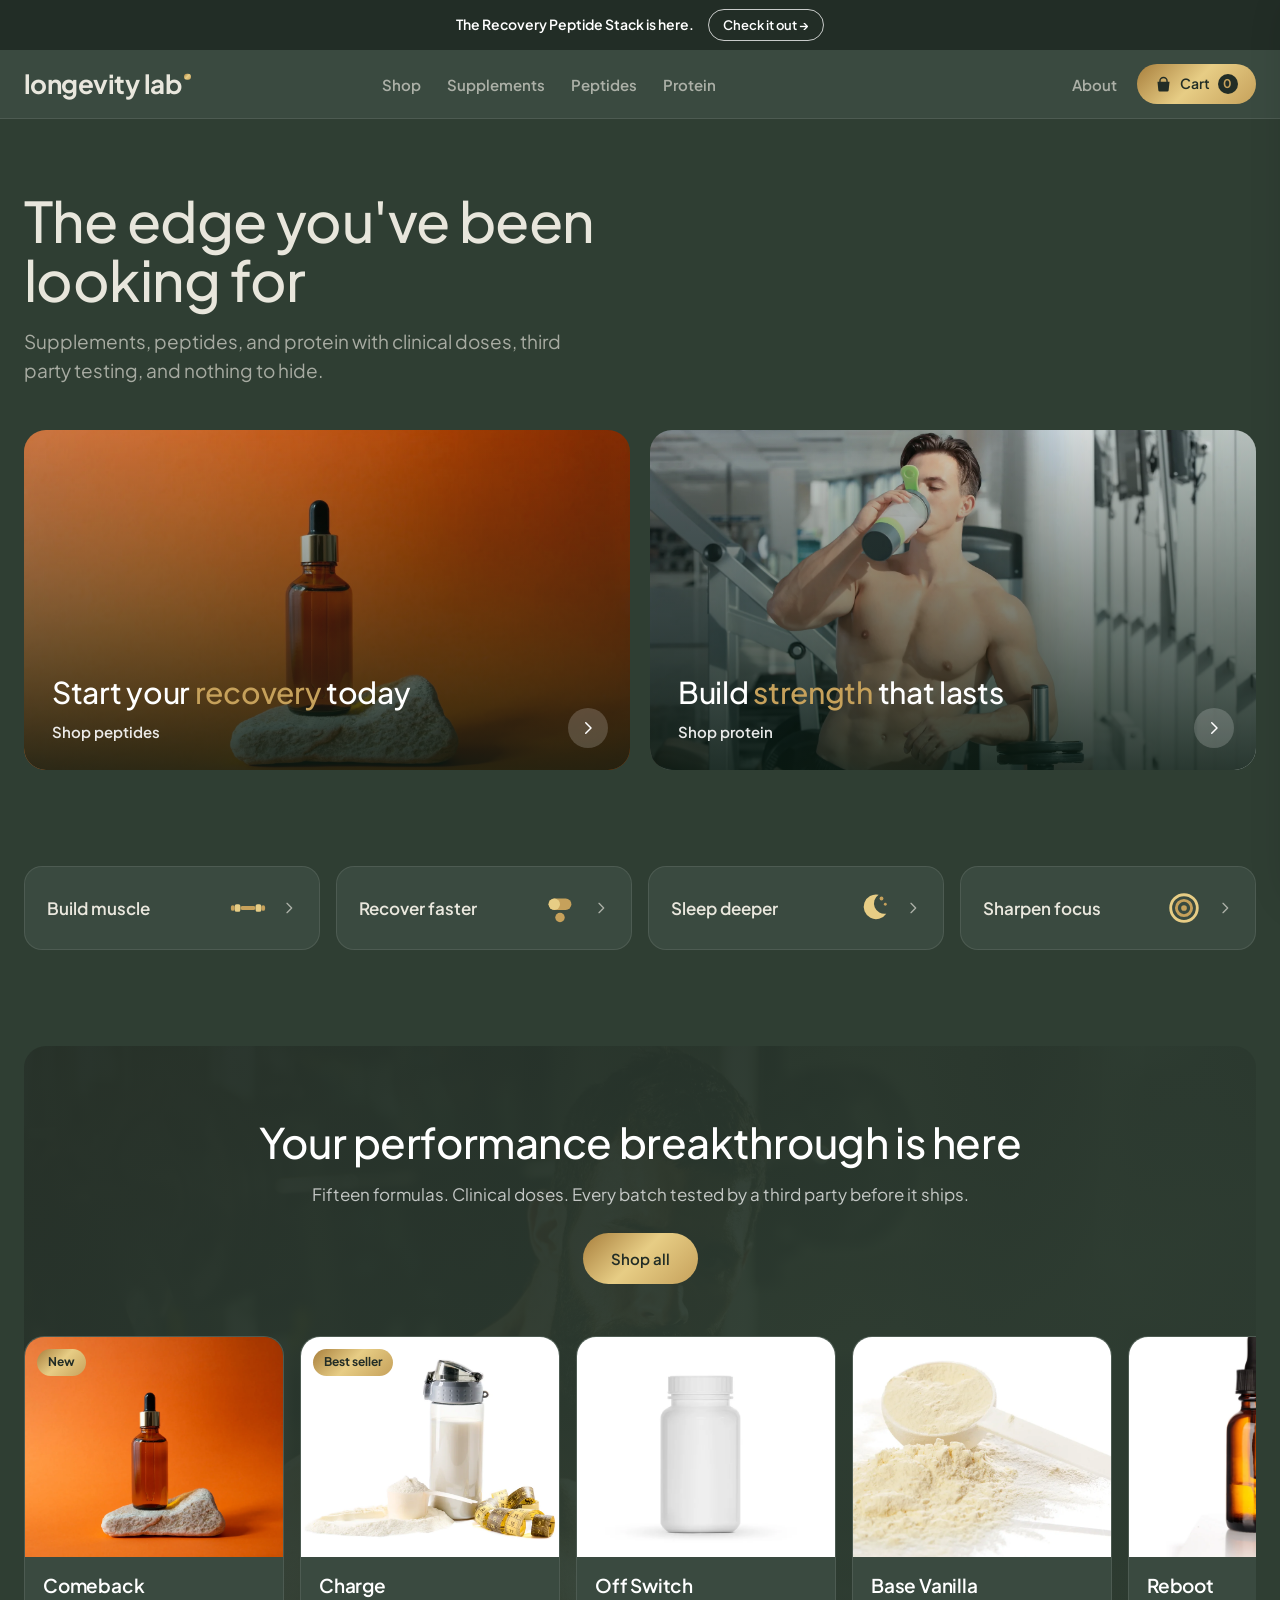
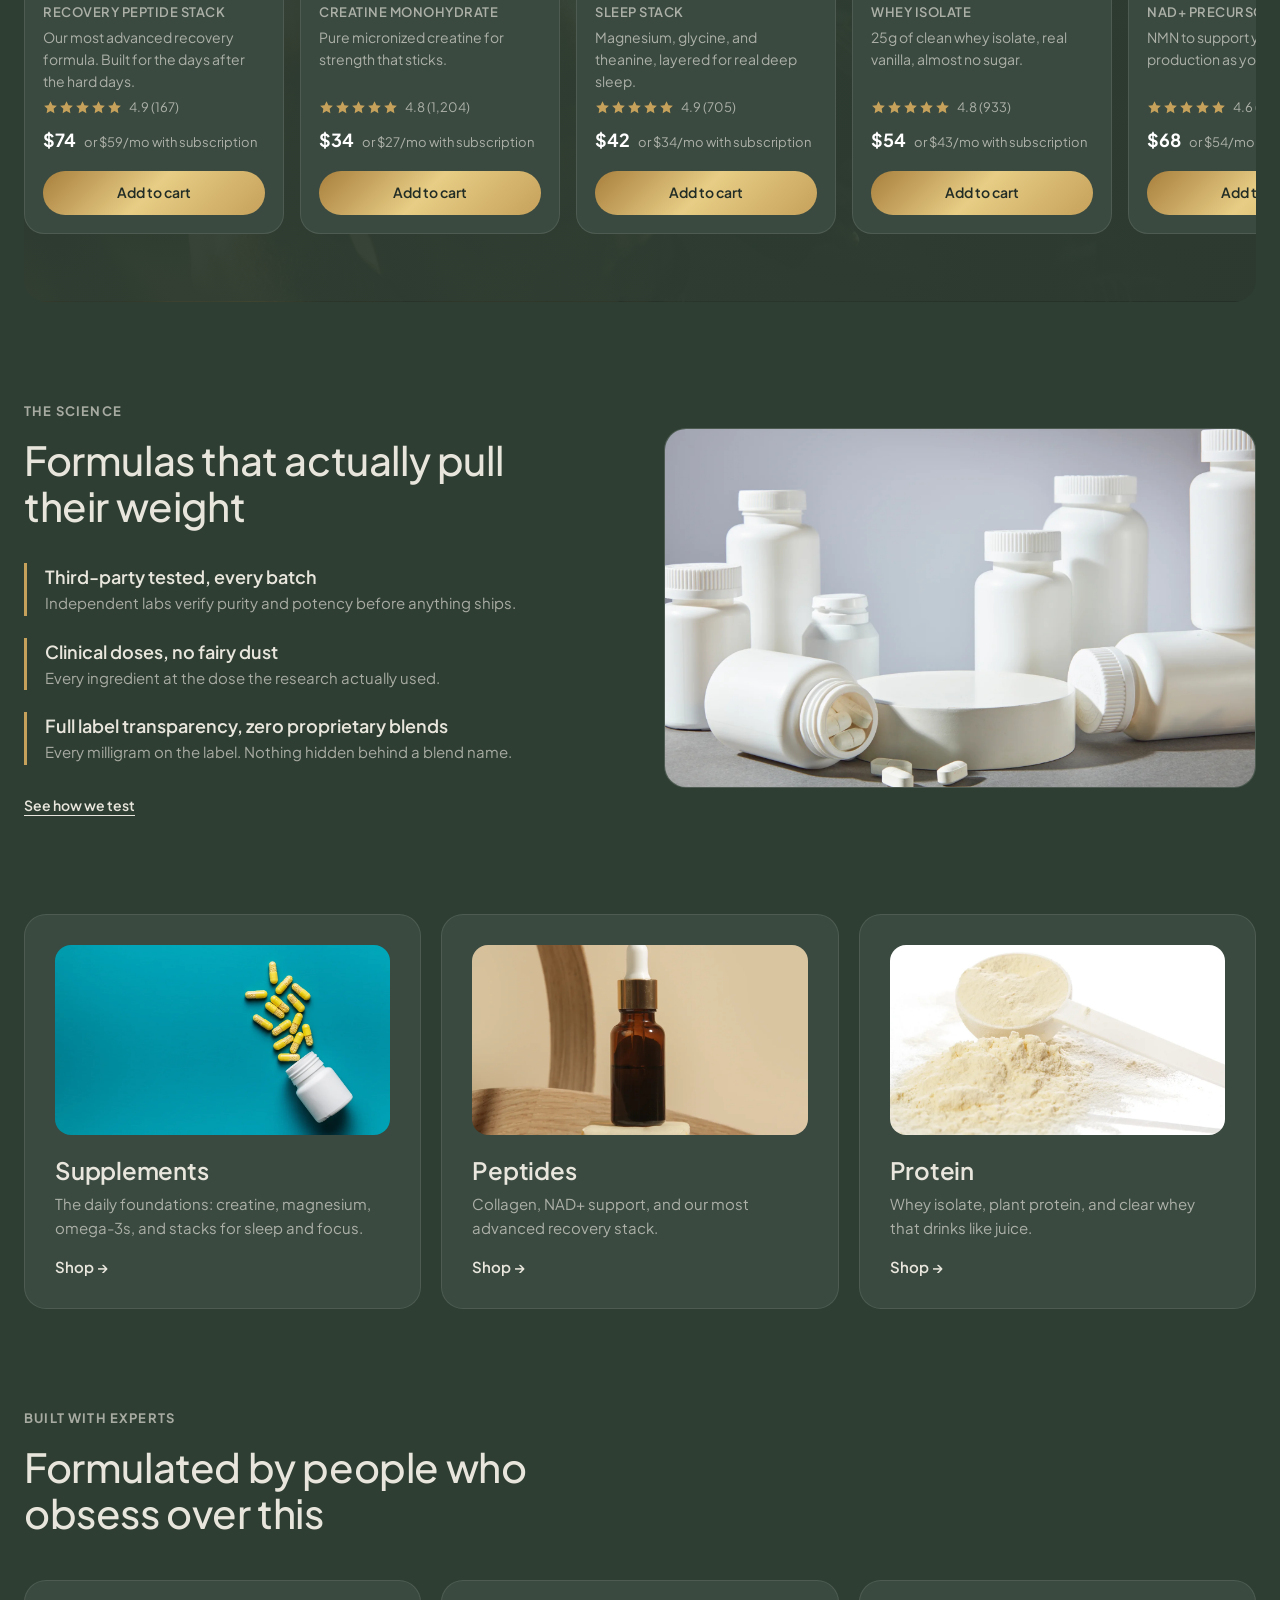
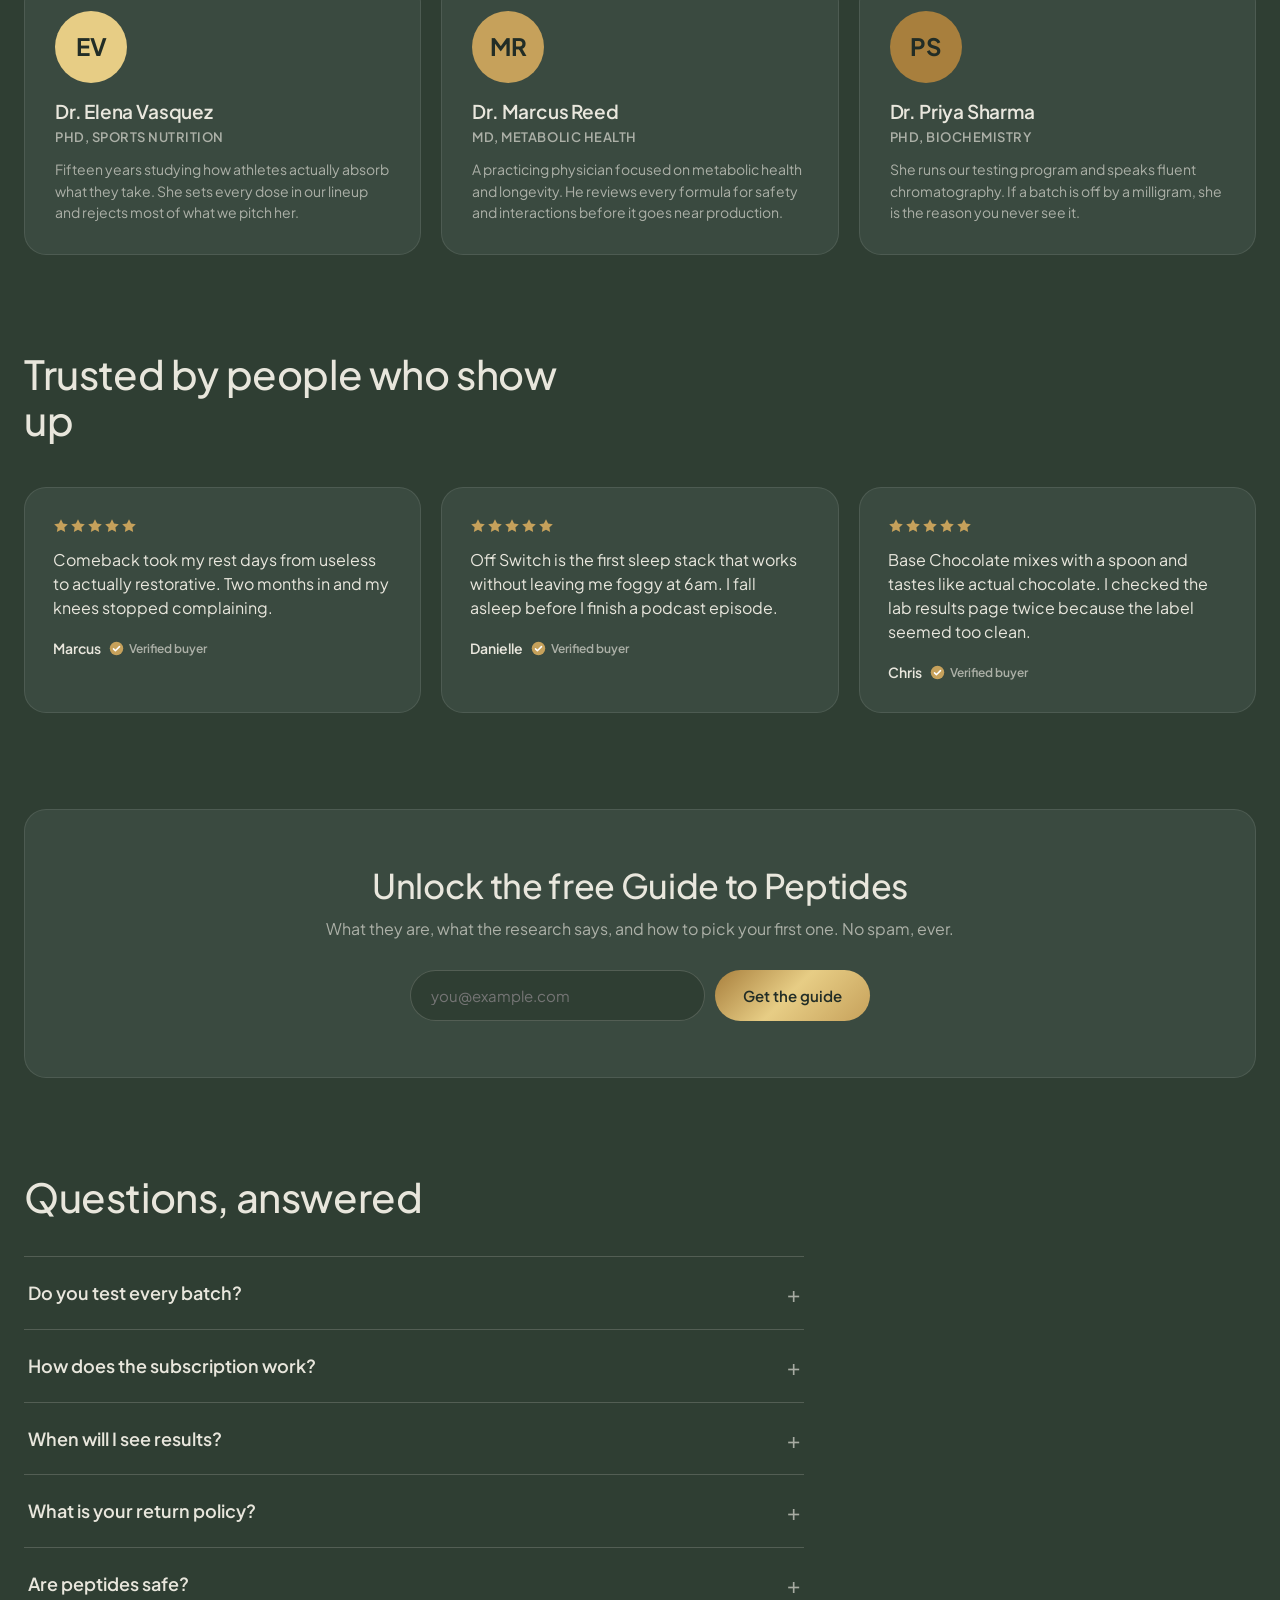
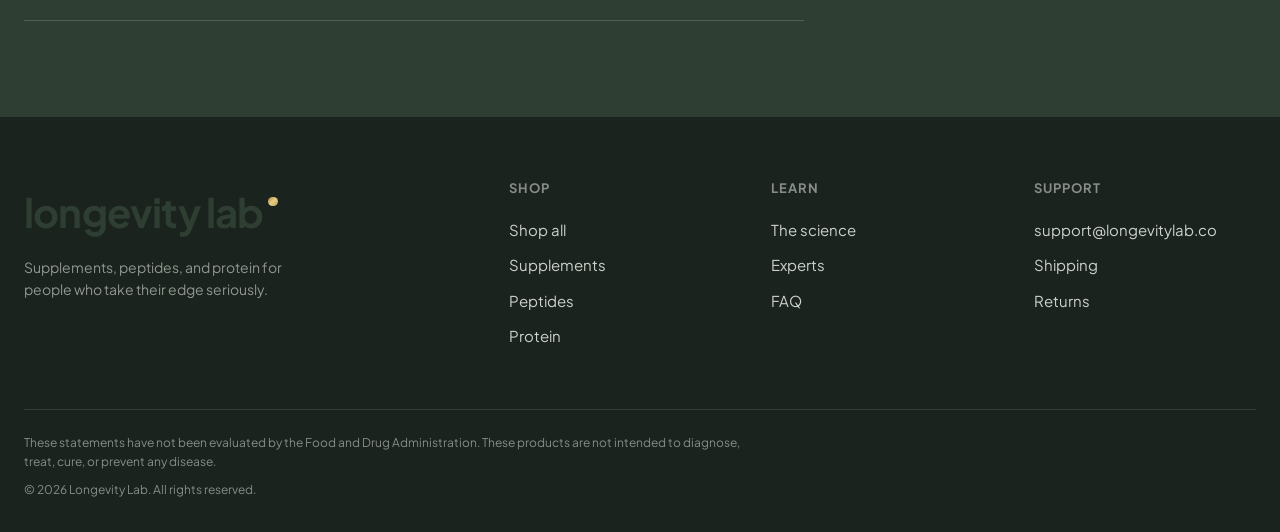
==== commit 8de1d3b4: "Green-first theme: matte green canvas, gold accents" ====
--- a/index.html
+++ b/index.html
@@ -52,22 +52,22 @@
         <div class="goal-row">
           <a class="goal-tile" href="shop.html?goal=muscle">
             <strong>Build muscle</strong>
-            <svg class="goal-icon" viewBox="0 0 40 40" aria-hidden="true"><rect x="6" y="16" width="6" height="8" rx="2" fill="#2F3E33"/><rect x="28" y="16" width="6" height="8" rx="2" fill="#2F3E33"/><rect x="12" y="18" width="16" height="4" rx="2" fill="#C6A15B"/><rect x="2" y="17" width="4" height="6" rx="2" fill="#3D5244"/><rect x="34" y="17" width="4" height="6" rx="2" fill="#3D5244"/></svg>
+            <svg class="goal-icon" viewBox="0 0 40 40" aria-hidden="true"><rect x="6" y="16" width="6" height="8" rx="2" fill="#E7CD85"/><rect x="28" y="16" width="6" height="8" rx="2" fill="#E7CD85"/><rect x="12" y="18" width="16" height="4" rx="2" fill="#C6A15B"/><rect x="2" y="17" width="4" height="6" rx="2" fill="#C6A15B"/><rect x="34" y="17" width="4" height="6" rx="2" fill="#C6A15B"/></svg>
             <svg class="goal-chev" viewBox="0 0 24 24" width="16" height="16" aria-hidden="true"><path d="M9 5l7 7-7 7" stroke="currentColor" stroke-width="2" fill="none" stroke-linecap="round" stroke-linejoin="round"/></svg>
           </a>
           <a class="goal-tile" href="shop.html?goal=recovery">
             <strong>Recover faster</strong>
-            <svg class="goal-icon" viewBox="0 0 40 40" aria-hidden="true"><rect x="8" y="10" width="24" height="12" rx="6" fill="#C6A15B"/><rect x="8" y="10" width="12" height="12" rx="6" fill="#2F3E33"/><circle cx="20" cy="30" r="5" fill="#3D5244"/></svg>
+            <svg class="goal-icon" viewBox="0 0 40 40" aria-hidden="true"><rect x="8" y="10" width="24" height="12" rx="6" fill="#C6A15B"/><rect x="8" y="10" width="12" height="12" rx="6" fill="#E7CD85"/><circle cx="20" cy="30" r="5" fill="#C6A15B"/></svg>
             <svg class="goal-chev" viewBox="0 0 24 24" width="16" height="16" aria-hidden="true"><path d="M9 5l7 7-7 7" stroke="currentColor" stroke-width="2" fill="none" stroke-linecap="round" stroke-linejoin="round"/></svg>
           </a>
           <a class="goal-tile" href="shop.html?goal=sleep">
             <strong>Sleep deeper</strong>
-            <svg class="goal-icon" viewBox="0 0 40 40" aria-hidden="true"><path d="M27 6a13 13 0 1 0 8 20A11 11 0 0 1 27 6z" fill="#2F3E33"/><circle cx="30" cy="10" r="2" fill="#C6A15B"/><circle cx="34" cy="16" r="1.5" fill="#C6A15B"/></svg>
+            <svg class="goal-icon" viewBox="0 0 40 40" aria-hidden="true"><path d="M27 6a13 13 0 1 0 8 20A11 11 0 0 1 27 6z" fill="#E7CD85"/><circle cx="30" cy="10" r="2" fill="#C6A15B"/><circle cx="34" cy="16" r="1.5" fill="#C6A15B"/></svg>
             <svg class="goal-chev" viewBox="0 0 24 24" width="16" height="16" aria-hidden="true"><path d="M9 5l7 7-7 7" stroke="currentColor" stroke-width="2" fill="none" stroke-linecap="round" stroke-linejoin="round"/></svg>
           </a>
           <a class="goal-tile" href="shop.html?goal=focus">
             <strong>Sharpen focus</strong>
-            <svg class="goal-icon" viewBox="0 0 40 40" aria-hidden="true"><circle cx="20" cy="20" r="14" fill="none" stroke="#2F3E33" stroke-width="3"/><circle cx="20" cy="20" r="8" fill="none" stroke="#3D5244" stroke-width="3"/><circle cx="20" cy="20" r="3" fill="#C6A15B"/></svg>
+            <svg class="goal-icon" viewBox="0 0 40 40" aria-hidden="true"><circle cx="20" cy="20" r="14" fill="none" stroke="#E7CD85" stroke-width="3"/><circle cx="20" cy="20" r="8" fill="none" stroke="#C6A15B" stroke-width="3"/><circle cx="20" cy="20" r="3" fill="#C6A15B"/></svg>
             <svg class="goal-chev" viewBox="0 0 24 24" width="16" height="16" aria-hidden="true"><path d="M9 5l7 7-7 7" stroke="currentColor" stroke-width="2" fill="none" stroke-linecap="round" stroke-linejoin="round"/></svg>
           </a>
         </div>
@@ -154,19 +154,19 @@
         </div>
         <div class="expert-row">
           <div class="expert-card">
-            <div class="avatar" style="background:#2F3E33">EV</div>
+            <div class="avatar" style="background:#E7CD85">EV</div>
             <h3>Dr. Elena Vasquez</h3>
             <span class="cred">PhD, Sports Nutrition</span>
             <p>Fifteen years studying how athletes actually absorb what they take. She sets every dose in our lineup and rejects most of what we pitch her.</p>
           </div>
           <div class="expert-card">
-            <div class="avatar" style="background:#3D5244">MR</div>
+            <div class="avatar" style="background:#C6A15B">MR</div>
             <h3>Dr. Marcus Reed</h3>
             <span class="cred">MD, Metabolic Health</span>
             <p>A practicing physician focused on metabolic health and longevity. He reviews every formula for safety and interactions before it goes near production.</p>
           </div>
           <div class="expert-card">
-            <div class="avatar" style="background:#222D26">PS</div>
+            <div class="avatar" style="background:#A87F3D">PS</div>
             <h3>Dr. Priya Sharma</h3>
             <span class="cred">PhD, Biochemistry</span>
             <p>She runs our testing program and speaks fluent chromatography. If a batch is off by a milligram, she is the reason you never see it.</p>
@@ -191,7 +191,7 @@
             <blockquote>Comeback took my rest days from useless to actually restorative. Two months in and my knees stopped complaining.</blockquote>
             <div class="review-who">
               <span>Marcus</span>
-              <span class="verified"><svg viewBox="0 0 20 20" aria-hidden="true"><circle cx="10" cy="10" r="9" fill="#3D5244"/><path d="M6 10.5l2.5 2.5L14 7.5" stroke="#fff" stroke-width="2" fill="none" stroke-linecap="round" stroke-linejoin="round"/></svg>Verified buyer</span>
+              <span class="verified"><svg viewBox="0 0 20 20" aria-hidden="true"><circle cx="10" cy="10" r="9" fill="#C6A15B"/><path d="M6 10.5l2.5 2.5L14 7.5" stroke="#fff" stroke-width="2" fill="none" stroke-linecap="round" stroke-linejoin="round"/></svg>Verified buyer</span>
             </div>
           </div>
           <div class="review-card">
@@ -205,7 +205,7 @@
             <blockquote>Off Switch is the first sleep stack that works without leaving me foggy at 6am. I fall asleep before I finish a podcast episode.</blockquote>
             <div class="review-who">
               <span>Danielle</span>
-              <span class="verified"><svg viewBox="0 0 20 20" aria-hidden="true"><circle cx="10" cy="10" r="9" fill="#3D5244"/><path d="M6 10.5l2.5 2.5L14 7.5" stroke="#fff" stroke-width="2" fill="none" stroke-linecap="round" stroke-linejoin="round"/></svg>Verified buyer</span>
+              <span class="verified"><svg viewBox="0 0 20 20" aria-hidden="true"><circle cx="10" cy="10" r="9" fill="#C6A15B"/><path d="M6 10.5l2.5 2.5L14 7.5" stroke="#fff" stroke-width="2" fill="none" stroke-linecap="round" stroke-linejoin="round"/></svg>Verified buyer</span>
             </div>
           </div>
           <div class="review-card">
@@ -219,7 +219,7 @@
             <blockquote>Base Chocolate mixes with a spoon and tastes like actual chocolate. I checked the lab results page twice because the label seemed too clean.</blockquote>
             <div class="review-who">
               <span>Chris</span>
-              <span class="verified"><svg viewBox="0 0 20 20" aria-hidden="true"><circle cx="10" cy="10" r="9" fill="#3D5244"/><path d="M6 10.5l2.5 2.5L14 7.5" stroke="#fff" stroke-width="2" fill="none" stroke-linecap="round" stroke-linejoin="round"/></svg>Verified buyer</span>
+              <span class="verified"><svg viewBox="0 0 20 20" aria-hidden="true"><circle cx="10" cy="10" r="9" fill="#C6A15B"/><path d="M6 10.5l2.5 2.5L14 7.5" stroke="#fff" stroke-width="2" fill="none" stroke-linecap="round" stroke-linejoin="round"/></svg>Verified buyer</span>
             </div>
           </div>
         </div>
--- a/css/main.css
+++ b/css/main.css
@@ -7,12 +7,12 @@
 *, *::before, *::after { box-sizing: border-box; margin: 0; padding: 0; }
 
 :root {
-  --bone: #F5F4EF;
-  --white: #FFFFFF;
-  --ink: rgba(16, 21, 15, 0.9);
-  --ink-soft: rgba(16, 21, 15, 0.55);
-  --line: rgba(16, 21, 15, 0.12);
-  --line-soft: rgba(16, 21, 15, 0.07);
+  --bone: #2F3E33;              /* page canvas: matte green */
+  --white: #3A4A40;             /* raised panels: lighter matte green */
+  --ink: rgba(242, 239, 230, 0.95);
+  --ink-soft: rgba(242, 239, 230, 0.62);
+  --line: rgba(242, 239, 230, 0.18);
+  --line-soft: rgba(242, 239, 230, 0.1);
   --evergreen: #2F3E33;
   --evergreen-deep: #222D26;
   --evergreen-mid: #3D5244;
@@ -55,8 +55,8 @@
   transition: transform 0.2s ease, box-shadow 0.2s ease, background 0.2s ease;
   white-space: nowrap;
 }
-.btn-primary { background: var(--evergreen); color: #fff; }
-.btn-primary:hover { transform: translateY(-1px); box-shadow: 0 6px 18px rgba(19, 42, 30, 0.28); }
+.btn-primary { background: var(--gold-grad); color: var(--evergreen-deep); }
+.btn-primary:hover { transform: translateY(-1px); box-shadow: 0 6px 18px rgba(0, 0, 0, 0.35); }
 .btn-primary:disabled { opacity: 0.4; cursor: not-allowed; transform: none; box-shadow: none; }
 .btn-secondary { background: var(--white); color: var(--ink); border: 1px solid rgba(16, 21, 15, 0.15); }
 .btn-secondary:hover { border-color: rgba(16, 21, 15, 0.35); }
@@ -67,7 +67,7 @@
 .text-btn:hover { opacity: 0.65; }
 
 /* ============ Announcement bar ============ */
-.announce { background: var(--evergreen); }
+.announce { background: var(--evergreen-deep); }
 .announce-inner {
   max-width: var(--maxw); margin: 0 auto; padding: 9px var(--pad);
   display: flex; align-items: center; justify-content: center; gap: 14px;
@@ -111,13 +111,13 @@
 .nav-about:hover { color: var(--ink); }
 .cart-btn {
   display: inline-flex; align-items: center; gap: 8px;
-  background: var(--evergreen); color: #fff; border-radius: var(--pill);
+  background: var(--gold-grad); color: var(--evergreen-deep); border-radius: var(--pill);
   padding: 9px 18px; font-size: 14px; font-weight: 600;
   transition: transform 0.2s ease;
 }
 .cart-btn:hover { transform: translateY(-1px); }
 .cart-count {
-  background: var(--gold-grad); color: var(--evergreen-deep); border-radius: 50%;
+  background: var(--evergreen-deep); color: var(--gold); border-radius: 50%;
   min-width: 20px; height: 20px; display: inline-flex;
   align-items: center; justify-content: center;
   font-size: 12px; font-weight: 700; padding: 0 5px;
@@ -198,7 +198,7 @@
 .lineup-head { text-align: center; padding: 0 var(--pad); }
 .lineup-head h2 { font-size: 42px; font-weight: 500; }
 .lineup-head p { margin-top: 14px; font-size: 17px; color: rgba(255, 255, 255, 0.72); }
-.lineup-head .btn { margin-top: 26px; background: #fff; color: var(--evergreen); }
+.lineup-head .btn { margin-top: 26px; background: var(--gold-grad); color: var(--evergreen-deep); }
 .lineup-head .btn:hover { transform: translateY(-1px); box-shadow: 0 6px 18px rgba(0, 0, 0, 0.3); }
 
 .lineup-scroller {
@@ -296,7 +296,7 @@
 .avatar {
   width: 72px; height: 72px; border-radius: 50%;
   display: flex; align-items: center; justify-content: center;
-  font-size: 24px; font-weight: 700; color: #fff; margin-bottom: 18px;
+  font-size: 24px; font-weight: 700; color: var(--evergreen-deep); margin-bottom: 18px;
 }
 .expert-card h3 { font-size: 19px; font-weight: 600; }
 .expert-card .cred { font-size: 13px; font-weight: 600; color: var(--ink-soft); text-transform: uppercase; letter-spacing: 0.04em; display: block; margin-top: 4px; }
@@ -430,7 +430,7 @@
 .drawer-foot { border-top: 1px solid var(--line-soft); padding: 18px 24px 24px; }
 .ship-progress { margin-bottom: 16px; }
 .ship-msg { font-size: 13px; font-weight: 600; display: block; margin-bottom: 8px; }
-.ship-msg.unlocked { color: var(--evergreen); }
+.ship-msg.unlocked { color: var(--gold); }
 .progress-track { height: 6px; background: rgba(16, 21, 15, 0.08); border-radius: 3px; overflow: hidden; }
 .progress-bar { height: 100%; background: var(--gold-grad); border-radius: 3px; transition: width 0.3s ease; }
 .drawer-subtotal {
@@ -451,7 +451,7 @@
   transition: background 0.2s ease, color 0.2s ease, border-color 0.2s ease;
 }
 .chip:hover { border-color: rgba(16, 21, 15, 0.4); }
-.chip.active { background: var(--evergreen); color: #fff; border-color: var(--evergreen); }
+.chip.active { background: var(--gold-grad); color: var(--evergreen-deep); border-color: transparent; }
 .chip-sep { width: 1px; height: 22px; background: var(--line); margin: 0 4px; }
 .product-grid {
   display: grid; grid-template-columns: repeat(4, 1fr); gap: 18px;
@@ -490,7 +490,7 @@
   position: relative;
 }
 .option-card:hover { border-color: rgba(16, 21, 15, 0.4); }
-.option-card.selected { border-color: var(--evergreen); box-shadow: 0 0 0 1px var(--evergreen); }
+.option-card.selected { border-color: var(--gold); box-shadow: 0 0 0 1px var(--gold); }
 .option-card input { position: absolute; opacity: 0; pointer-events: none; }
 .option-title { display: block; font-size: 16px; font-weight: 600; }
 .option-sub { display: block; font-size: 14px; color: var(--ink-soft); margin-top: 2px; }
@@ -553,7 +553,7 @@
 .summary-thumb .tile-img { width: 100%; height: 100%; object-fit: cover; }
 .summary-qty {
   position: absolute; top: -7px; right: -7px;
-  background: var(--evergreen); color: #fff; border-radius: 50%;
+  background: var(--gold-grad); color: var(--evergreen-deep); border-radius: 50%;
   min-width: 20px; height: 20px; font-size: 11px; font-weight: 700;
   display: flex; align-items: center; justify-content: center; padding: 0 5px;
 }
@@ -567,7 +567,7 @@
 
 .order-success { text-align: center; padding: 80px 0 40px; }
 .success-check {
-  width: 72px; height: 72px; border-radius: 50%; background: var(--evergreen);
+  width: 72px; height: 72px; border-radius: 50%; background: var(--gold-grad);
   display: flex; align-items: center; justify-content: center; margin: 0 auto 28px;
 }
 .order-success h1 { font-size: 42px; }
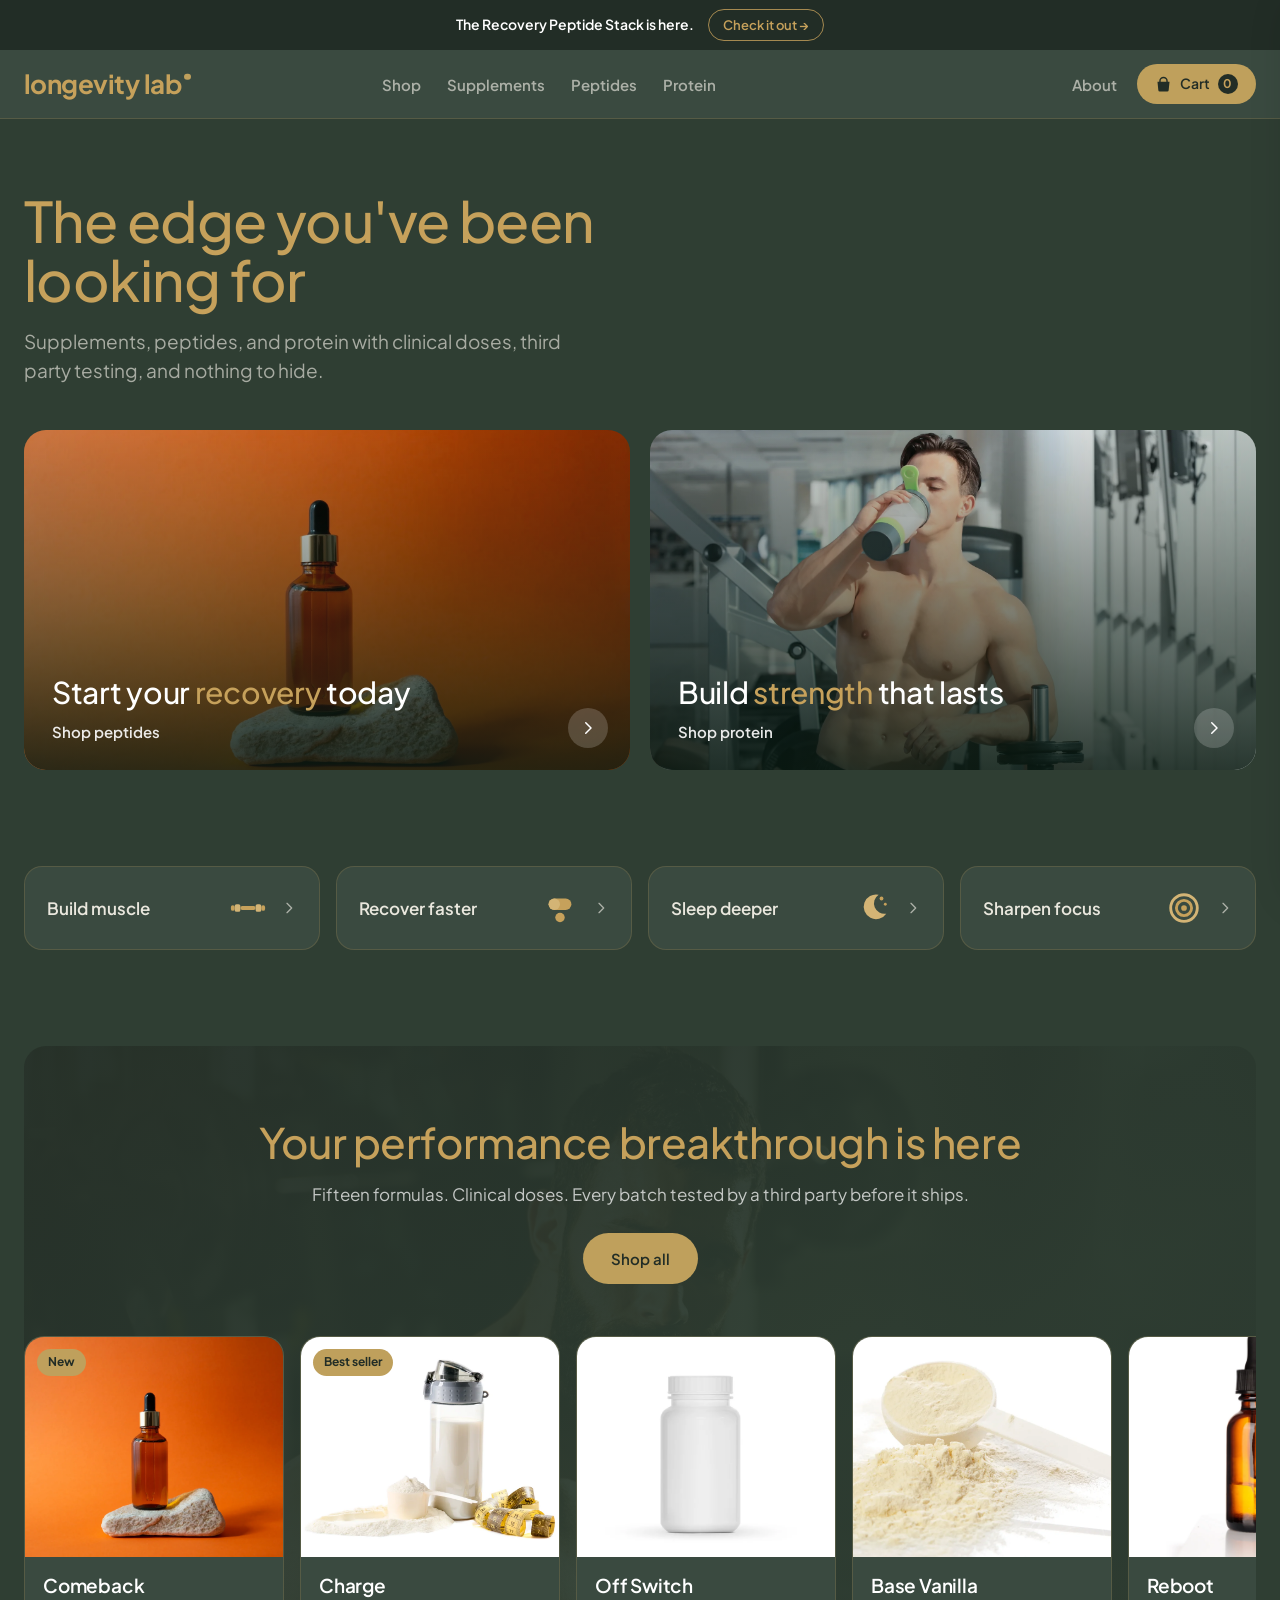
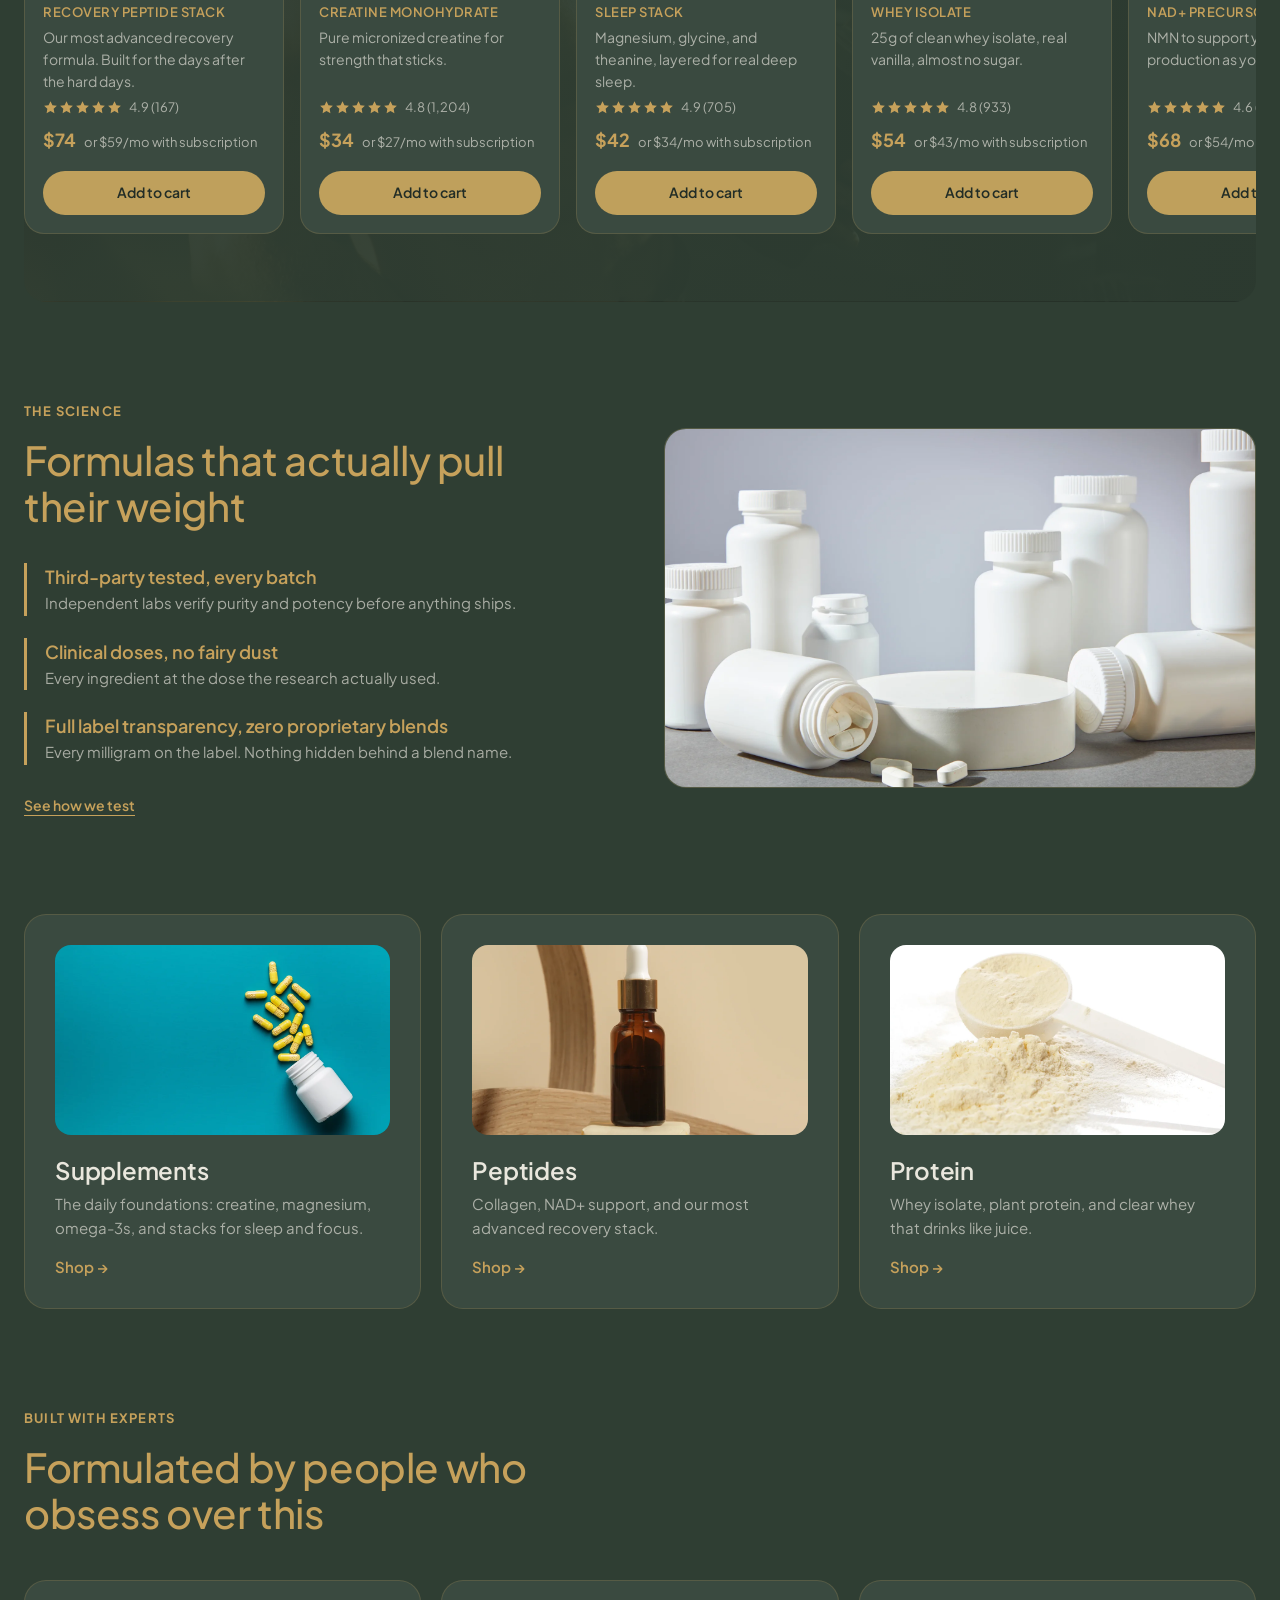
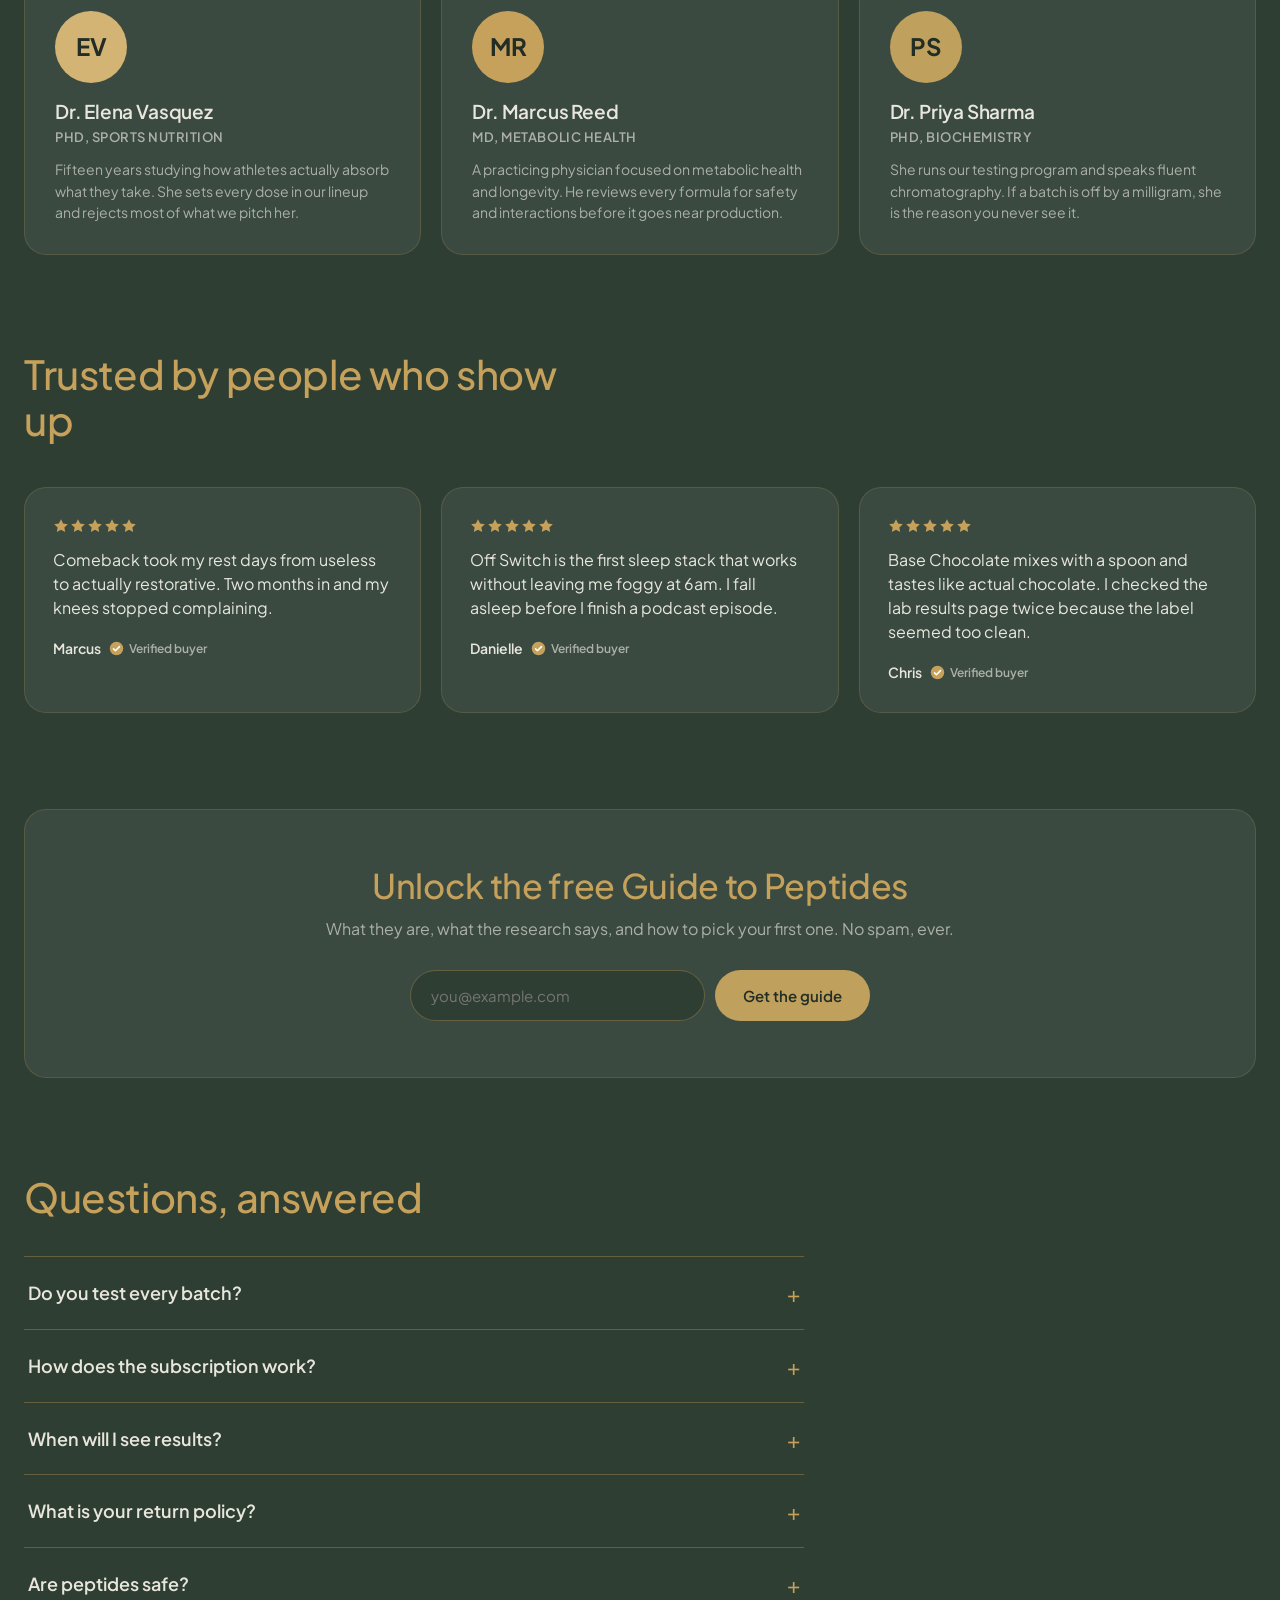
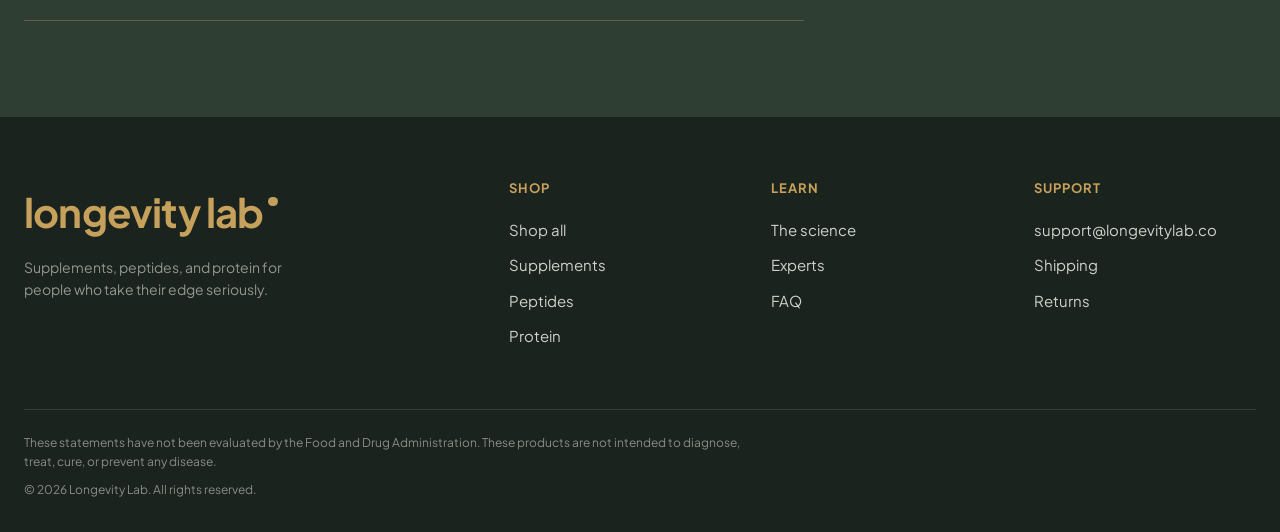
==== commit 9d044d5d: "Matte gold, more of it: flat gold accents, gold headlines and details" ====
--- a/index.html
+++ b/index.html
@@ -52,22 +52,22 @@
         <div class="goal-row">
           <a class="goal-tile" href="shop.html?goal=muscle">
             <strong>Build muscle</strong>
-            <svg class="goal-icon" viewBox="0 0 40 40" aria-hidden="true"><rect x="6" y="16" width="6" height="8" rx="2" fill="#E7CD85"/><rect x="28" y="16" width="6" height="8" rx="2" fill="#E7CD85"/><rect x="12" y="18" width="16" height="4" rx="2" fill="#C6A15B"/><rect x="2" y="17" width="4" height="6" rx="2" fill="#C6A15B"/><rect x="34" y="17" width="4" height="6" rx="2" fill="#C6A15B"/></svg>
+            <svg class="goal-icon" viewBox="0 0 40 40" aria-hidden="true"><rect x="6" y="16" width="6" height="8" rx="2" fill="#D3B475"/><rect x="28" y="16" width="6" height="8" rx="2" fill="#D3B475"/><rect x="12" y="18" width="16" height="4" rx="2" fill="#C6A15B"/><rect x="2" y="17" width="4" height="6" rx="2" fill="#C6A15B"/><rect x="34" y="17" width="4" height="6" rx="2" fill="#C6A15B"/></svg>
             <svg class="goal-chev" viewBox="0 0 24 24" width="16" height="16" aria-hidden="true"><path d="M9 5l7 7-7 7" stroke="currentColor" stroke-width="2" fill="none" stroke-linecap="round" stroke-linejoin="round"/></svg>
           </a>
           <a class="goal-tile" href="shop.html?goal=recovery">
             <strong>Recover faster</strong>
-            <svg class="goal-icon" viewBox="0 0 40 40" aria-hidden="true"><rect x="8" y="10" width="24" height="12" rx="6" fill="#C6A15B"/><rect x="8" y="10" width="12" height="12" rx="6" fill="#E7CD85"/><circle cx="20" cy="30" r="5" fill="#C6A15B"/></svg>
+            <svg class="goal-icon" viewBox="0 0 40 40" aria-hidden="true"><rect x="8" y="10" width="24" height="12" rx="6" fill="#C6A15B"/><rect x="8" y="10" width="12" height="12" rx="6" fill="#D3B475"/><circle cx="20" cy="30" r="5" fill="#C6A15B"/></svg>
             <svg class="goal-chev" viewBox="0 0 24 24" width="16" height="16" aria-hidden="true"><path d="M9 5l7 7-7 7" stroke="currentColor" stroke-width="2" fill="none" stroke-linecap="round" stroke-linejoin="round"/></svg>
           </a>
           <a class="goal-tile" href="shop.html?goal=sleep">
             <strong>Sleep deeper</strong>
-            <svg class="goal-icon" viewBox="0 0 40 40" aria-hidden="true"><path d="M27 6a13 13 0 1 0 8 20A11 11 0 0 1 27 6z" fill="#E7CD85"/><circle cx="30" cy="10" r="2" fill="#C6A15B"/><circle cx="34" cy="16" r="1.5" fill="#C6A15B"/></svg>
+            <svg class="goal-icon" viewBox="0 0 40 40" aria-hidden="true"><path d="M27 6a13 13 0 1 0 8 20A11 11 0 0 1 27 6z" fill="#D3B475"/><circle cx="30" cy="10" r="2" fill="#C6A15B"/><circle cx="34" cy="16" r="1.5" fill="#C6A15B"/></svg>
             <svg class="goal-chev" viewBox="0 0 24 24" width="16" height="16" aria-hidden="true"><path d="M9 5l7 7-7 7" stroke="currentColor" stroke-width="2" fill="none" stroke-linecap="round" stroke-linejoin="round"/></svg>
           </a>
           <a class="goal-tile" href="shop.html?goal=focus">
             <strong>Sharpen focus</strong>
-            <svg class="goal-icon" viewBox="0 0 40 40" aria-hidden="true"><circle cx="20" cy="20" r="14" fill="none" stroke="#E7CD85" stroke-width="3"/><circle cx="20" cy="20" r="8" fill="none" stroke="#C6A15B" stroke-width="3"/><circle cx="20" cy="20" r="3" fill="#C6A15B"/></svg>
+            <svg class="goal-icon" viewBox="0 0 40 40" aria-hidden="true"><circle cx="20" cy="20" r="14" fill="none" stroke="#D3B475" stroke-width="3"/><circle cx="20" cy="20" r="8" fill="none" stroke="#C6A15B" stroke-width="3"/><circle cx="20" cy="20" r="3" fill="#C6A15B"/></svg>
             <svg class="goal-chev" viewBox="0 0 24 24" width="16" height="16" aria-hidden="true"><path d="M9 5l7 7-7 7" stroke="currentColor" stroke-width="2" fill="none" stroke-linecap="round" stroke-linejoin="round"/></svg>
           </a>
         </div>
@@ -154,7 +154,7 @@
         </div>
         <div class="expert-row">
           <div class="expert-card">
-            <div class="avatar" style="background:#E7CD85">EV</div>
+            <div class="avatar" style="background:#D3B475">EV</div>
             <h3>Dr. Elena Vasquez</h3>
             <span class="cred">PhD, Sports Nutrition</span>
             <p>Fifteen years studying how athletes actually absorb what they take. She sets every dose in our lineup and rejects most of what we pitch her.</p>
@@ -166,7 +166,7 @@
             <p>A practicing physician focused on metabolic health and longevity. He reviews every formula for safety and interactions before it goes near production.</p>
           </div>
           <div class="expert-card">
-            <div class="avatar" style="background:#A87F3D">PS</div>
+            <div class="avatar" style="background:#BFA05C">PS</div>
             <h3>Dr. Priya Sharma</h3>
             <span class="cred">PhD, Biochemistry</span>
             <p>She runs our testing program and speaks fluent chromatography. If a batch is off by a milligram, she is the reason you never see it.</p>
--- a/css/main.css
+++ b/css/main.css
@@ -11,13 +11,13 @@
   --white: #3A4A40;             /* raised panels: lighter matte green */
   --ink: rgba(242, 239, 230, 0.95);
   --ink-soft: rgba(242, 239, 230, 0.62);
-  --line: rgba(242, 239, 230, 0.18);
-  --line-soft: rgba(242, 239, 230, 0.1);
+  --line: rgba(198, 161, 91, 0.35);
+  --line-soft: rgba(198, 161, 91, 0.2);
   --evergreen: #2F3E33;
   --evergreen-deep: #222D26;
   --evergreen-mid: #3D5244;
   --gold: #C6A15B;
-  --gold-grad: linear-gradient(135deg, #A87F3D 0%, #E7CD85 48%, #C6A15B 100%);
+  --gold-grad: #BFA05C;
   --footer-bg: #1A231D;
   --radius: 22px;
   --pill: 48px;
@@ -58,7 +58,7 @@
 .btn-primary { background: var(--gold-grad); color: var(--evergreen-deep); }
 .btn-primary:hover { transform: translateY(-1px); box-shadow: 0 6px 18px rgba(0, 0, 0, 0.35); }
 .btn-primary:disabled { opacity: 0.4; cursor: not-allowed; transform: none; box-shadow: none; }
-.btn-secondary { background: var(--white); color: var(--ink); border: 1px solid rgba(16, 21, 15, 0.15); }
+.btn-secondary { background: var(--white); color: var(--ink); border: 1px solid rgba(198, 161, 91, 0.4); }
 .btn-secondary:hover { border-color: rgba(16, 21, 15, 0.35); }
 .text-btn {
   font-size: 14px; font-weight: 600; text-decoration: underline;
@@ -292,7 +292,7 @@
   border: 1px solid var(--line-soft); padding: 30px;
   transition: transform 0.2s ease, box-shadow 0.2s ease;
 }
-.expert-card:hover { transform: translateY(-2px); box-shadow: 0 10px 24px rgba(16, 21, 15, 0.08); }
+.expert-card:hover { transform: translateY(-2px); box-shadow: 0 10px 24px rgba(242, 239, 230, 0.12); }
 .avatar {
   width: 72px; height: 72px; border-radius: 50%;
   display: flex; align-items: center; justify-content: center;
@@ -431,7 +431,7 @@
 .ship-progress { margin-bottom: 16px; }
 .ship-msg { font-size: 13px; font-weight: 600; display: block; margin-bottom: 8px; }
 .ship-msg.unlocked { color: var(--gold); }
-.progress-track { height: 6px; background: rgba(16, 21, 15, 0.08); border-radius: 3px; overflow: hidden; }
+.progress-track { height: 6px; background: rgba(242, 239, 230, 0.12); border-radius: 3px; overflow: hidden; }
 .progress-bar { height: 100%; background: var(--gold-grad); border-radius: 3px; transition: width 0.3s ease; }
 .drawer-subtotal {
   display: flex; justify-content: space-between;
@@ -445,12 +445,12 @@
 .shop-sub { margin-top: 8px; font-size: 15px; color: var(--ink-soft); }
 .chip-row { display: flex; flex-wrap: wrap; gap: 10px; margin-top: 28px; align-items: center; }
 .chip {
-  border: 1px solid rgba(16, 21, 15, 0.15); border-radius: var(--pill);
+  border: 1px solid rgba(198, 161, 91, 0.4); border-radius: var(--pill);
   background: var(--white); padding: 9px 18px;
   font-size: 14px; font-weight: 600;
   transition: background 0.2s ease, color 0.2s ease, border-color 0.2s ease;
 }
-.chip:hover { border-color: rgba(16, 21, 15, 0.4); }
+.chip:hover { border-color: rgba(198, 161, 91, 0.85); }
 .chip.active { background: var(--gold-grad); color: var(--evergreen-deep); border-color: transparent; }
 .chip-sep { width: 1px; height: 22px; background: var(--line); margin: 0 4px; }
 .product-grid {
@@ -489,7 +489,7 @@
   transition: border-color 0.2s ease, box-shadow 0.2s ease;
   position: relative;
 }
-.option-card:hover { border-color: rgba(16, 21, 15, 0.4); }
+.option-card:hover { border-color: rgba(198, 161, 91, 0.85); }
 .option-card.selected { border-color: var(--gold); box-shadow: 0 0 0 1px var(--gold); }
 .option-card input { position: absolute; opacity: 0; pointer-events: none; }
 .option-title { display: block; font-size: 16px; font-weight: 600; }
@@ -625,3 +625,25 @@
   .goal-chev { display: none; }
   .form-row { grid-template-columns: 1fr; }
 }
+
+/* ============ Matte gold enrichment ============ */
+h1, h2 { color: var(--gold); }
+.promo-text h2 { color: #fff; }
+.wordmark, .footer-wordmark { color: var(--gold); }
+.footer-col h4 { color: var(--gold); }
+.eyebrow { color: var(--gold); }
+.main-nav a:hover, .nav-about:hover, .footer-col a:hover { color: var(--gold); }
+.card-sub, .pdp-subtitle { color: var(--gold); }
+.card-price strong { color: var(--gold); }
+.drawer-subtotal, .summary-grand { color: var(--gold); }
+.cat-shop, .text-btn { color: var(--gold); }
+.acc-icon { color: var(--gold); }
+.crumb-here { color: var(--gold); }
+.announce-btn { border-color: rgba(198, 161, 91, 0.8); color: var(--gold); }
+.btn-secondary:hover { border-color: var(--gold); }
+.chip:hover { border-color: var(--gold); }
+.goal-tile strong { color: var(--ink); }
+.stat-block strong { color: var(--gold); }
+.option-title { color: var(--gold); }
+.drawer-item-name { color: var(--ink); }
+.form-section h2, .order-summary h2, .drawer-head h3 { color: var(--gold); }
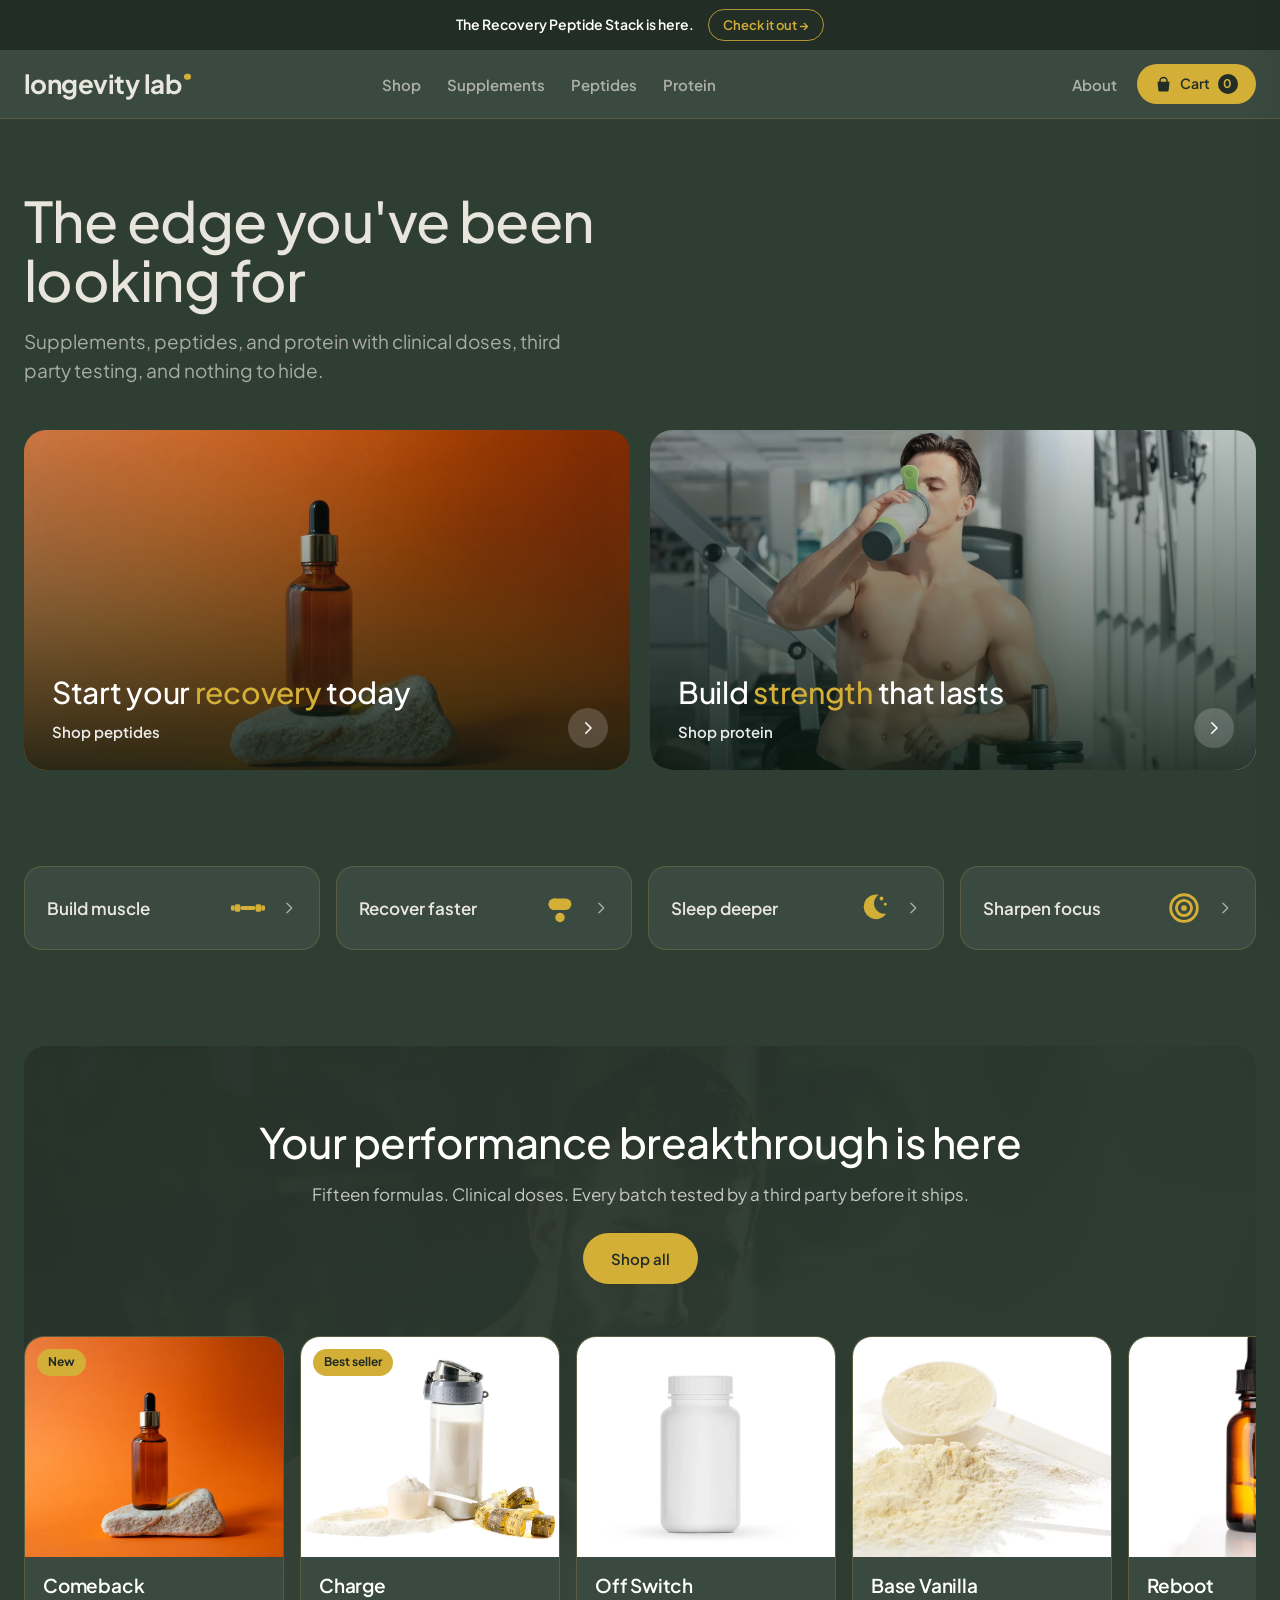
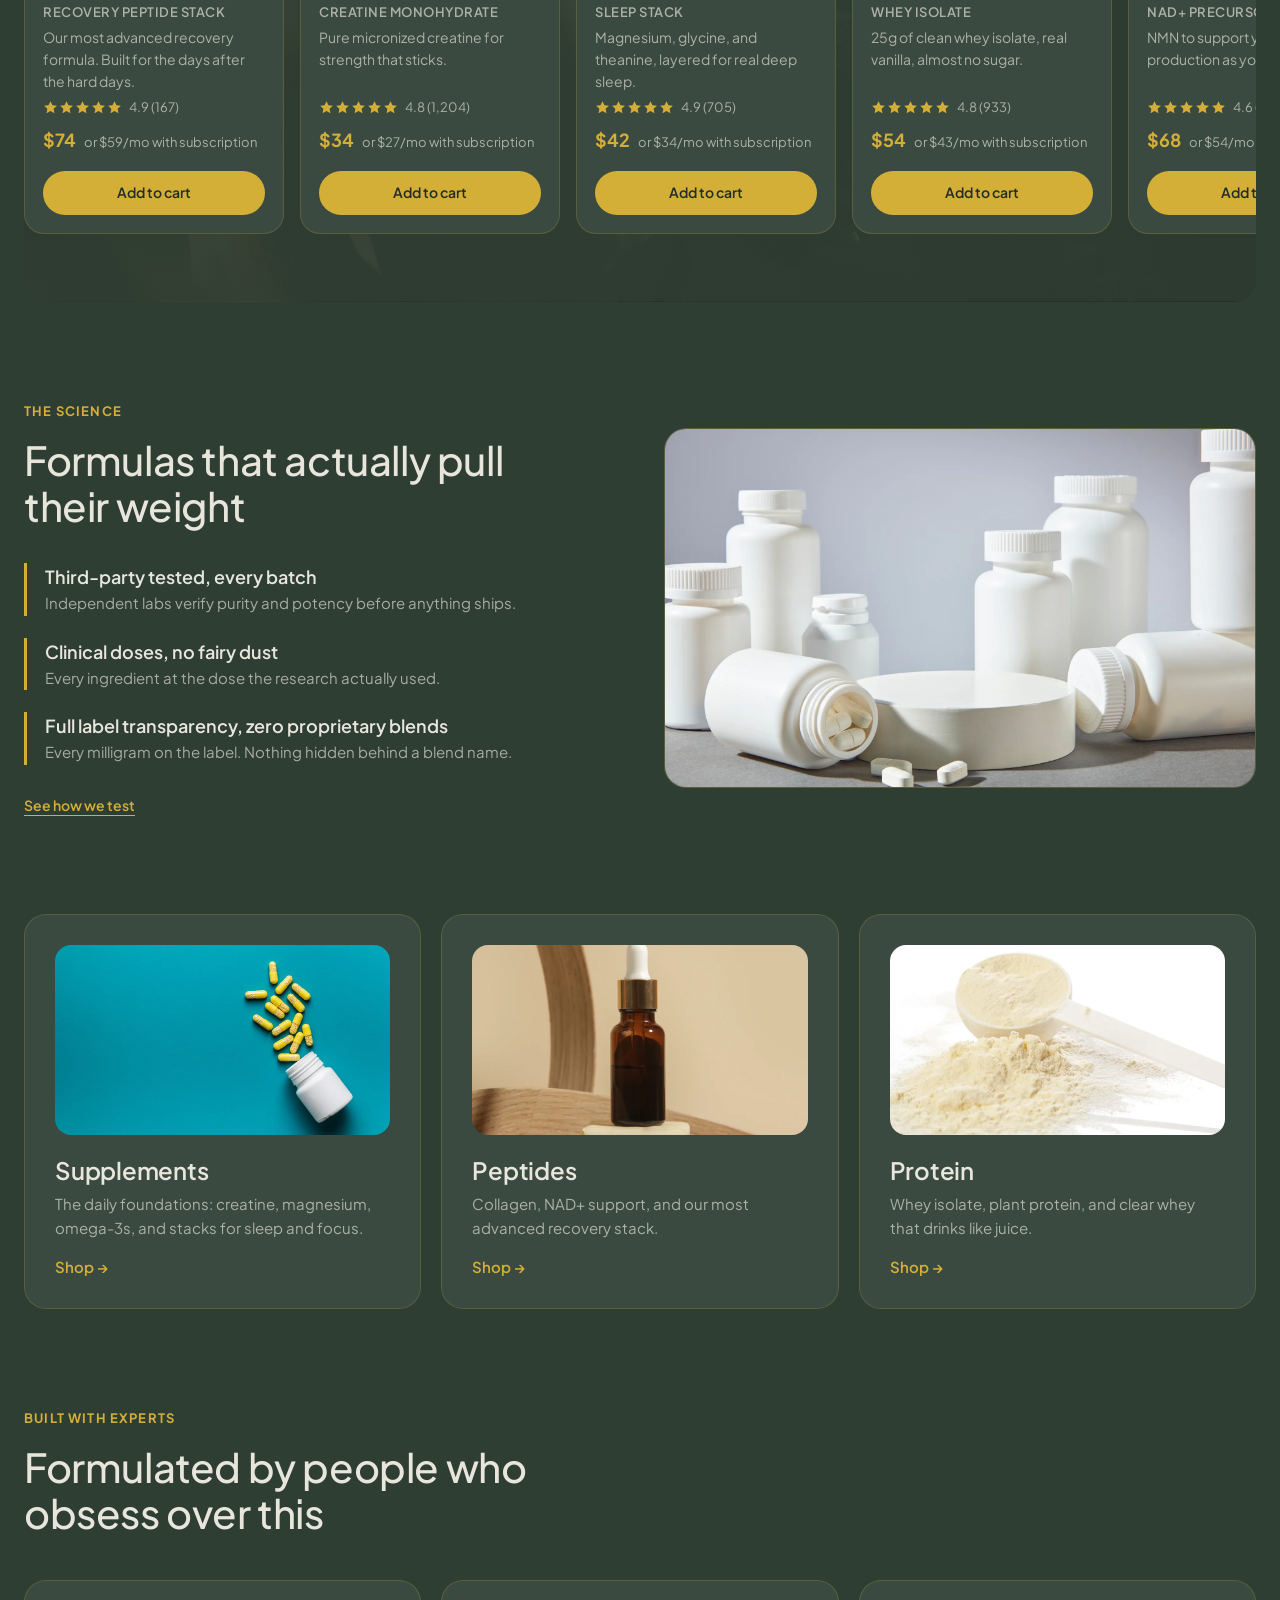
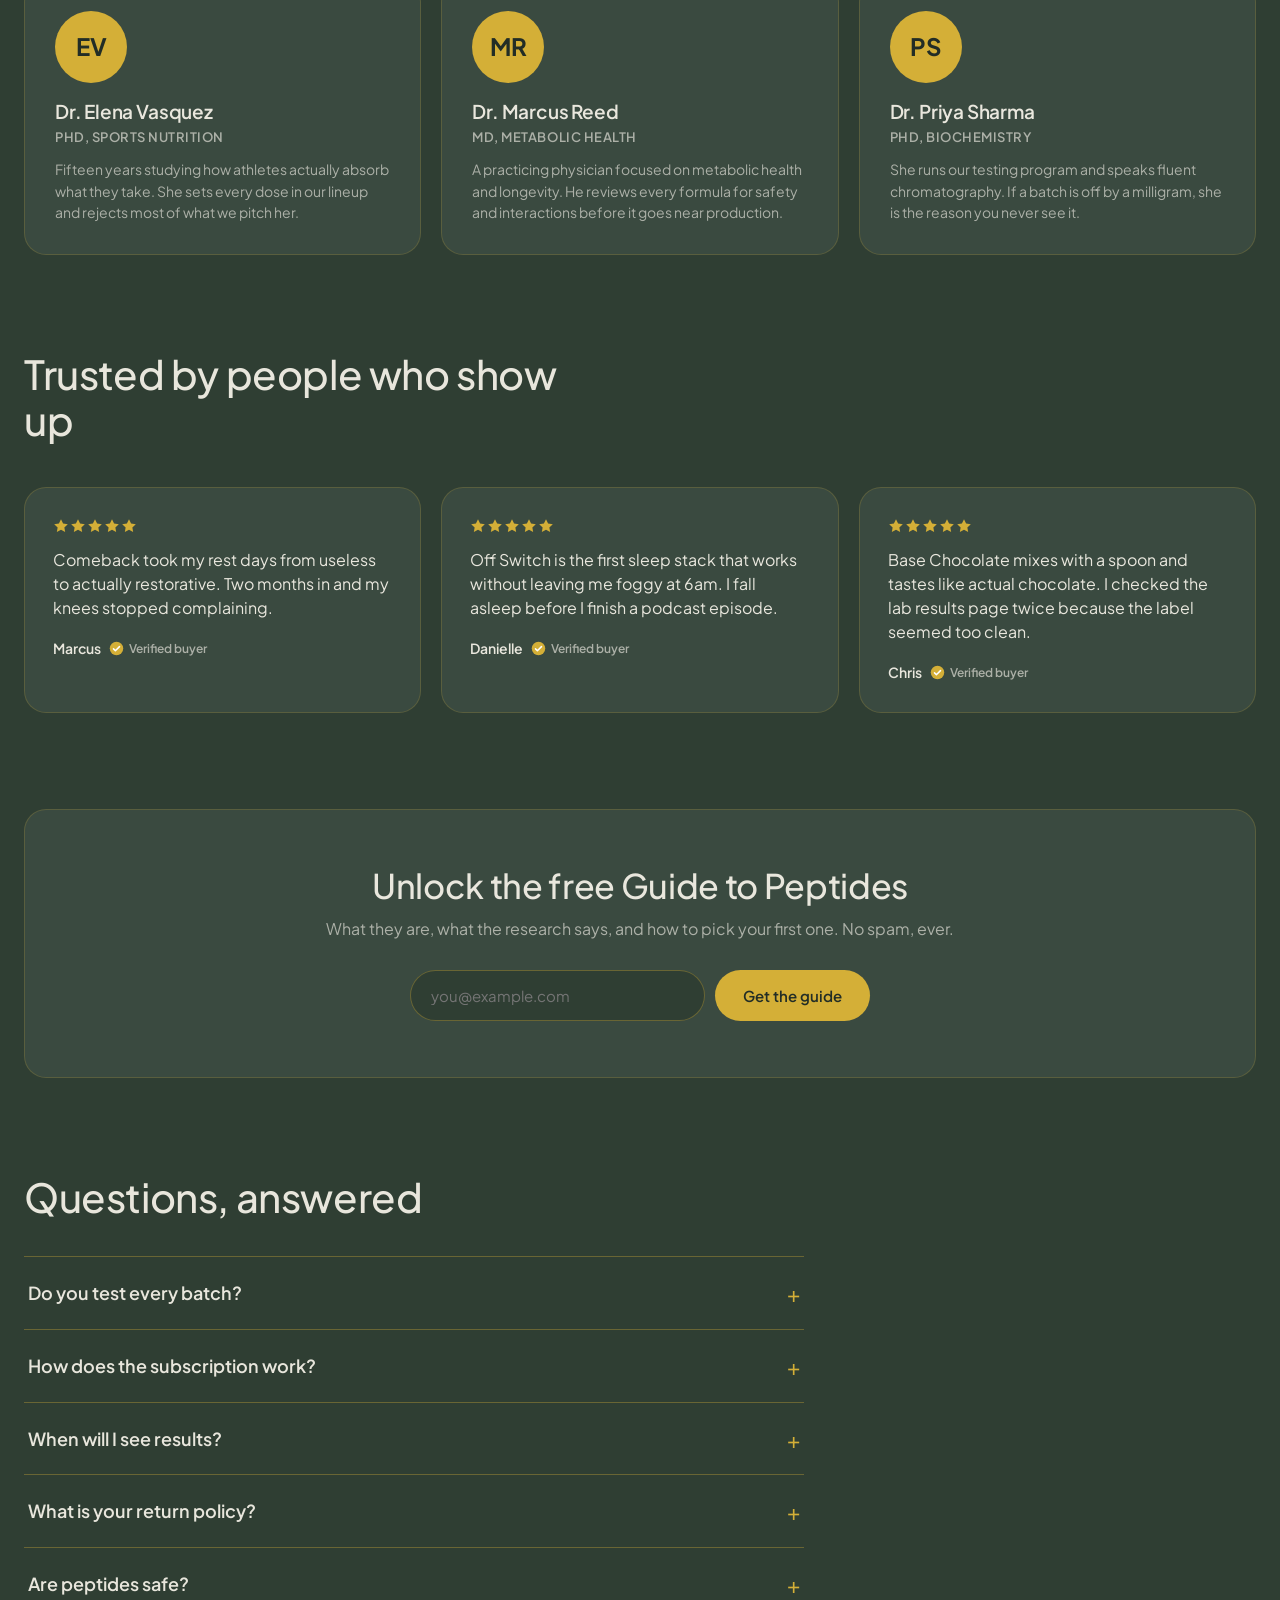
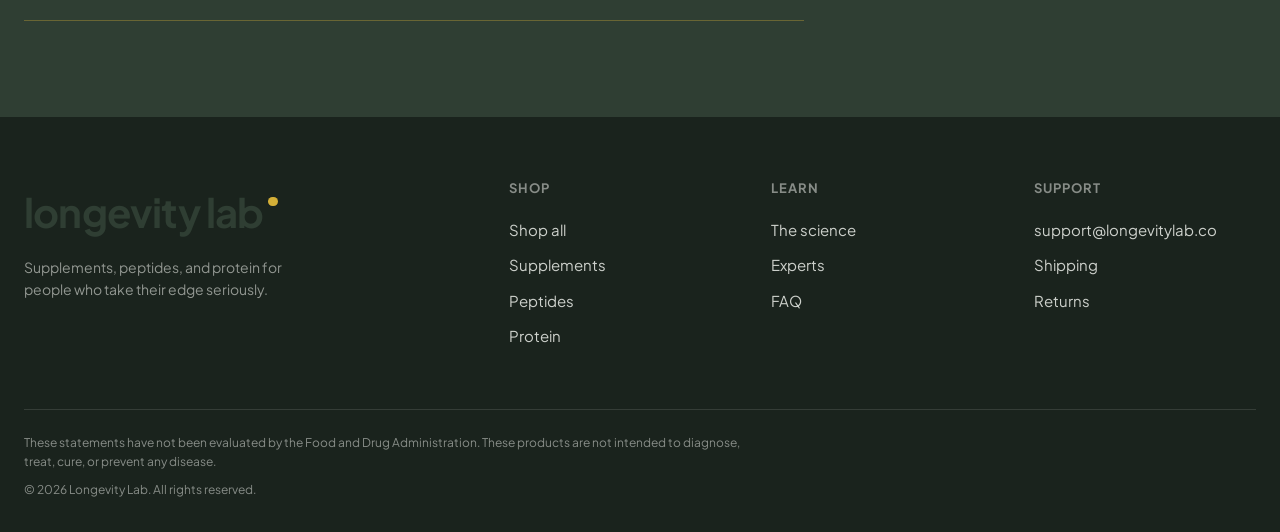
==== commit e862a6fc: "Solid metallic gold accents, ivory logo and headlines" ====
--- a/index.html
+++ b/index.html
@@ -52,22 +52,22 @@
         <div class="goal-row">
           <a class="goal-tile" href="shop.html?goal=muscle">
             <strong>Build muscle</strong>
-            <svg class="goal-icon" viewBox="0 0 40 40" aria-hidden="true"><rect x="6" y="16" width="6" height="8" rx="2" fill="#D3B475"/><rect x="28" y="16" width="6" height="8" rx="2" fill="#D3B475"/><rect x="12" y="18" width="16" height="4" rx="2" fill="#C6A15B"/><rect x="2" y="17" width="4" height="6" rx="2" fill="#C6A15B"/><rect x="34" y="17" width="4" height="6" rx="2" fill="#C6A15B"/></svg>
+            <svg class="goal-icon" viewBox="0 0 40 40" aria-hidden="true"><rect x="6" y="16" width="6" height="8" rx="2" fill="#D4AF37"/><rect x="28" y="16" width="6" height="8" rx="2" fill="#D4AF37"/><rect x="12" y="18" width="16" height="4" rx="2" fill="#D4AF37"/><rect x="2" y="17" width="4" height="6" rx="2" fill="#D4AF37"/><rect x="34" y="17" width="4" height="6" rx="2" fill="#D4AF37"/></svg>
             <svg class="goal-chev" viewBox="0 0 24 24" width="16" height="16" aria-hidden="true"><path d="M9 5l7 7-7 7" stroke="currentColor" stroke-width="2" fill="none" stroke-linecap="round" stroke-linejoin="round"/></svg>
           </a>
           <a class="goal-tile" href="shop.html?goal=recovery">
             <strong>Recover faster</strong>
-            <svg class="goal-icon" viewBox="0 0 40 40" aria-hidden="true"><rect x="8" y="10" width="24" height="12" rx="6" fill="#C6A15B"/><rect x="8" y="10" width="12" height="12" rx="6" fill="#D3B475"/><circle cx="20" cy="30" r="5" fill="#C6A15B"/></svg>
+            <svg class="goal-icon" viewBox="0 0 40 40" aria-hidden="true"><rect x="8" y="10" width="24" height="12" rx="6" fill="#D4AF37"/><rect x="8" y="10" width="12" height="12" rx="6" fill="#D4AF37"/><circle cx="20" cy="30" r="5" fill="#D4AF37"/></svg>
             <svg class="goal-chev" viewBox="0 0 24 24" width="16" height="16" aria-hidden="true"><path d="M9 5l7 7-7 7" stroke="currentColor" stroke-width="2" fill="none" stroke-linecap="round" stroke-linejoin="round"/></svg>
           </a>
           <a class="goal-tile" href="shop.html?goal=sleep">
             <strong>Sleep deeper</strong>
-            <svg class="goal-icon" viewBox="0 0 40 40" aria-hidden="true"><path d="M27 6a13 13 0 1 0 8 20A11 11 0 0 1 27 6z" fill="#D3B475"/><circle cx="30" cy="10" r="2" fill="#C6A15B"/><circle cx="34" cy="16" r="1.5" fill="#C6A15B"/></svg>
+            <svg class="goal-icon" viewBox="0 0 40 40" aria-hidden="true"><path d="M27 6a13 13 0 1 0 8 20A11 11 0 0 1 27 6z" fill="#D4AF37"/><circle cx="30" cy="10" r="2" fill="#D4AF37"/><circle cx="34" cy="16" r="1.5" fill="#D4AF37"/></svg>
             <svg class="goal-chev" viewBox="0 0 24 24" width="16" height="16" aria-hidden="true"><path d="M9 5l7 7-7 7" stroke="currentColor" stroke-width="2" fill="none" stroke-linecap="round" stroke-linejoin="round"/></svg>
           </a>
           <a class="goal-tile" href="shop.html?goal=focus">
             <strong>Sharpen focus</strong>
-            <svg class="goal-icon" viewBox="0 0 40 40" aria-hidden="true"><circle cx="20" cy="20" r="14" fill="none" stroke="#D3B475" stroke-width="3"/><circle cx="20" cy="20" r="8" fill="none" stroke="#C6A15B" stroke-width="3"/><circle cx="20" cy="20" r="3" fill="#C6A15B"/></svg>
+            <svg class="goal-icon" viewBox="0 0 40 40" aria-hidden="true"><circle cx="20" cy="20" r="14" fill="none" stroke="#D4AF37" stroke-width="3"/><circle cx="20" cy="20" r="8" fill="none" stroke="#D4AF37" stroke-width="3"/><circle cx="20" cy="20" r="3" fill="#D4AF37"/></svg>
             <svg class="goal-chev" viewBox="0 0 24 24" width="16" height="16" aria-hidden="true"><path d="M9 5l7 7-7 7" stroke="currentColor" stroke-width="2" fill="none" stroke-linecap="round" stroke-linejoin="round"/></svg>
           </a>
         </div>
@@ -154,19 +154,19 @@
         </div>
         <div class="expert-row">
           <div class="expert-card">
-            <div class="avatar" style="background:#D3B475">EV</div>
+            <div class="avatar" style="background:#D4AF37">EV</div>
             <h3>Dr. Elena Vasquez</h3>
             <span class="cred">PhD, Sports Nutrition</span>
             <p>Fifteen years studying how athletes actually absorb what they take. She sets every dose in our lineup and rejects most of what we pitch her.</p>
           </div>
           <div class="expert-card">
-            <div class="avatar" style="background:#C6A15B">MR</div>
+            <div class="avatar" style="background:#D4AF37">MR</div>
             <h3>Dr. Marcus Reed</h3>
             <span class="cred">MD, Metabolic Health</span>
             <p>A practicing physician focused on metabolic health and longevity. He reviews every formula for safety and interactions before it goes near production.</p>
           </div>
           <div class="expert-card">
-            <div class="avatar" style="background:#BFA05C">PS</div>
+            <div class="avatar" style="background:#D4AF37">PS</div>
             <h3>Dr. Priya Sharma</h3>
             <span class="cred">PhD, Biochemistry</span>
             <p>She runs our testing program and speaks fluent chromatography. If a batch is off by a milligram, she is the reason you never see it.</p>
@@ -182,44 +182,44 @@
         <div class="review-row">
           <div class="review-card">
             <span class="stars" aria-label="5 out of 5 stars">
-              <svg viewBox="0 0 20 20" width="16" height="16" aria-hidden="true"><path fill="#C6A15B" d="M10 1.5l2.6 5.4 5.9.8-4.3 4.1 1 5.8L10 14.8l-5.2 2.8 1-5.8L1.5 7.7l5.9-.8z"/></svg>
-              <svg viewBox="0 0 20 20" width="16" height="16" aria-hidden="true"><path fill="#C6A15B" d="M10 1.5l2.6 5.4 5.9.8-4.3 4.1 1 5.8L10 14.8l-5.2 2.8 1-5.8L1.5 7.7l5.9-.8z"/></svg>
-              <svg viewBox="0 0 20 20" width="16" height="16" aria-hidden="true"><path fill="#C6A15B" d="M10 1.5l2.6 5.4 5.9.8-4.3 4.1 1 5.8L10 14.8l-5.2 2.8 1-5.8L1.5 7.7l5.9-.8z"/></svg>
-              <svg viewBox="0 0 20 20" width="16" height="16" aria-hidden="true"><path fill="#C6A15B" d="M10 1.5l2.6 5.4 5.9.8-4.3 4.1 1 5.8L10 14.8l-5.2 2.8 1-5.8L1.5 7.7l5.9-.8z"/></svg>
-              <svg viewBox="0 0 20 20" width="16" height="16" aria-hidden="true"><path fill="#C6A15B" d="M10 1.5l2.6 5.4 5.9.8-4.3 4.1 1 5.8L10 14.8l-5.2 2.8 1-5.8L1.5 7.7l5.9-.8z"/></svg>
+              <svg viewBox="0 0 20 20" width="16" height="16" aria-hidden="true"><path fill="#D4AF37" d="M10 1.5l2.6 5.4 5.9.8-4.3 4.1 1 5.8L10 14.8l-5.2 2.8 1-5.8L1.5 7.7l5.9-.8z"/></svg>
+              <svg viewBox="0 0 20 20" width="16" height="16" aria-hidden="true"><path fill="#D4AF37" d="M10 1.5l2.6 5.4 5.9.8-4.3 4.1 1 5.8L10 14.8l-5.2 2.8 1-5.8L1.5 7.7l5.9-.8z"/></svg>
+              <svg viewBox="0 0 20 20" width="16" height="16" aria-hidden="true"><path fill="#D4AF37" d="M10 1.5l2.6 5.4 5.9.8-4.3 4.1 1 5.8L10 14.8l-5.2 2.8 1-5.8L1.5 7.7l5.9-.8z"/></svg>
+              <svg viewBox="0 0 20 20" width="16" height="16" aria-hidden="true"><path fill="#D4AF37" d="M10 1.5l2.6 5.4 5.9.8-4.3 4.1 1 5.8L10 14.8l-5.2 2.8 1-5.8L1.5 7.7l5.9-.8z"/></svg>
+              <svg viewBox="0 0 20 20" width="16" height="16" aria-hidden="true"><path fill="#D4AF37" d="M10 1.5l2.6 5.4 5.9.8-4.3 4.1 1 5.8L10 14.8l-5.2 2.8 1-5.8L1.5 7.7l5.9-.8z"/></svg>
             </span>
             <blockquote>Comeback took my rest days from useless to actually restorative. Two months in and my knees stopped complaining.</blockquote>
             <div class="review-who">
               <span>Marcus</span>
-              <span class="verified"><svg viewBox="0 0 20 20" aria-hidden="true"><circle cx="10" cy="10" r="9" fill="#C6A15B"/><path d="M6 10.5l2.5 2.5L14 7.5" stroke="#fff" stroke-width="2" fill="none" stroke-linecap="round" stroke-linejoin="round"/></svg>Verified buyer</span>
+              <span class="verified"><svg viewBox="0 0 20 20" aria-hidden="true"><circle cx="10" cy="10" r="9" fill="#D4AF37"/><path d="M6 10.5l2.5 2.5L14 7.5" stroke="#fff" stroke-width="2" fill="none" stroke-linecap="round" stroke-linejoin="round"/></svg>Verified buyer</span>
             </div>
           </div>
           <div class="review-card">
             <span class="stars" aria-label="5 out of 5 stars">
-              <svg viewBox="0 0 20 20" width="16" height="16" aria-hidden="true"><path fill="#C6A15B" d="M10 1.5l2.6 5.4 5.9.8-4.3 4.1 1 5.8L10 14.8l-5.2 2.8 1-5.8L1.5 7.7l5.9-.8z"/></svg>
-              <svg viewBox="0 0 20 20" width="16" height="16" aria-hidden="true"><path fill="#C6A15B" d="M10 1.5l2.6 5.4 5.9.8-4.3 4.1 1 5.8L10 14.8l-5.2 2.8 1-5.8L1.5 7.7l5.9-.8z"/></svg>
-              <svg viewBox="0 0 20 20" width="16" height="16" aria-hidden="true"><path fill="#C6A15B" d="M10 1.5l2.6 5.4 5.9.8-4.3 4.1 1 5.8L10 14.8l-5.2 2.8 1-5.8L1.5 7.7l5.9-.8z"/></svg>
-              <svg viewBox="0 0 20 20" width="16" height="16" aria-hidden="true"><path fill="#C6A15B" d="M10 1.5l2.6 5.4 5.9.8-4.3 4.1 1 5.8L10 14.8l-5.2 2.8 1-5.8L1.5 7.7l5.9-.8z"/></svg>
-              <svg viewBox="0 0 20 20" width="16" height="16" aria-hidden="true"><path fill="#C6A15B" d="M10 1.5l2.6 5.4 5.9.8-4.3 4.1 1 5.8L10 14.8l-5.2 2.8 1-5.8L1.5 7.7l5.9-.8z"/></svg>
+              <svg viewBox="0 0 20 20" width="16" height="16" aria-hidden="true"><path fill="#D4AF37" d="M10 1.5l2.6 5.4 5.9.8-4.3 4.1 1 5.8L10 14.8l-5.2 2.8 1-5.8L1.5 7.7l5.9-.8z"/></svg>
+              <svg viewBox="0 0 20 20" width="16" height="16" aria-hidden="true"><path fill="#D4AF37" d="M10 1.5l2.6 5.4 5.9.8-4.3 4.1 1 5.8L10 14.8l-5.2 2.8 1-5.8L1.5 7.7l5.9-.8z"/></svg>
+              <svg viewBox="0 0 20 20" width="16" height="16" aria-hidden="true"><path fill="#D4AF37" d="M10 1.5l2.6 5.4 5.9.8-4.3 4.1 1 5.8L10 14.8l-5.2 2.8 1-5.8L1.5 7.7l5.9-.8z"/></svg>
+              <svg viewBox="0 0 20 20" width="16" height="16" aria-hidden="true"><path fill="#D4AF37" d="M10 1.5l2.6 5.4 5.9.8-4.3 4.1 1 5.8L10 14.8l-5.2 2.8 1-5.8L1.5 7.7l5.9-.8z"/></svg>
+              <svg viewBox="0 0 20 20" width="16" height="16" aria-hidden="true"><path fill="#D4AF37" d="M10 1.5l2.6 5.4 5.9.8-4.3 4.1 1 5.8L10 14.8l-5.2 2.8 1-5.8L1.5 7.7l5.9-.8z"/></svg>
             </span>
             <blockquote>Off Switch is the first sleep stack that works without leaving me foggy at 6am. I fall asleep before I finish a podcast episode.</blockquote>
             <div class="review-who">
               <span>Danielle</span>
-              <span class="verified"><svg viewBox="0 0 20 20" aria-hidden="true"><circle cx="10" cy="10" r="9" fill="#C6A15B"/><path d="M6 10.5l2.5 2.5L14 7.5" stroke="#fff" stroke-width="2" fill="none" stroke-linecap="round" stroke-linejoin="round"/></svg>Verified buyer</span>
+              <span class="verified"><svg viewBox="0 0 20 20" aria-hidden="true"><circle cx="10" cy="10" r="9" fill="#D4AF37"/><path d="M6 10.5l2.5 2.5L14 7.5" stroke="#fff" stroke-width="2" fill="none" stroke-linecap="round" stroke-linejoin="round"/></svg>Verified buyer</span>
             </div>
           </div>
           <div class="review-card">
             <span class="stars" aria-label="5 out of 5 stars">
-              <svg viewBox="0 0 20 20" width="16" height="16" aria-hidden="true"><path fill="#C6A15B" d="M10 1.5l2.6 5.4 5.9.8-4.3 4.1 1 5.8L10 14.8l-5.2 2.8 1-5.8L1.5 7.7l5.9-.8z"/></svg>
-              <svg viewBox="0 0 20 20" width="16" height="16" aria-hidden="true"><path fill="#C6A15B" d="M10 1.5l2.6 5.4 5.9.8-4.3 4.1 1 5.8L10 14.8l-5.2 2.8 1-5.8L1.5 7.7l5.9-.8z"/></svg>
-              <svg viewBox="0 0 20 20" width="16" height="16" aria-hidden="true"><path fill="#C6A15B" d="M10 1.5l2.6 5.4 5.9.8-4.3 4.1 1 5.8L10 14.8l-5.2 2.8 1-5.8L1.5 7.7l5.9-.8z"/></svg>
-              <svg viewBox="0 0 20 20" width="16" height="16" aria-hidden="true"><path fill="#C6A15B" d="M10 1.5l2.6 5.4 5.9.8-4.3 4.1 1 5.8L10 14.8l-5.2 2.8 1-5.8L1.5 7.7l5.9-.8z"/></svg>
-              <svg viewBox="0 0 20 20" width="16" height="16" aria-hidden="true"><path fill="#C6A15B" d="M10 1.5l2.6 5.4 5.9.8-4.3 4.1 1 5.8L10 14.8l-5.2 2.8 1-5.8L1.5 7.7l5.9-.8z"/></svg>
+              <svg viewBox="0 0 20 20" width="16" height="16" aria-hidden="true"><path fill="#D4AF37" d="M10 1.5l2.6 5.4 5.9.8-4.3 4.1 1 5.8L10 14.8l-5.2 2.8 1-5.8L1.5 7.7l5.9-.8z"/></svg>
+              <svg viewBox="0 0 20 20" width="16" height="16" aria-hidden="true"><path fill="#D4AF37" d="M10 1.5l2.6 5.4 5.9.8-4.3 4.1 1 5.8L10 14.8l-5.2 2.8 1-5.8L1.5 7.7l5.9-.8z"/></svg>
+              <svg viewBox="0 0 20 20" width="16" height="16" aria-hidden="true"><path fill="#D4AF37" d="M10 1.5l2.6 5.4 5.9.8-4.3 4.1 1 5.8L10 14.8l-5.2 2.8 1-5.8L1.5 7.7l5.9-.8z"/></svg>
+              <svg viewBox="0 0 20 20" width="16" height="16" aria-hidden="true"><path fill="#D4AF37" d="M10 1.5l2.6 5.4 5.9.8-4.3 4.1 1 5.8L10 14.8l-5.2 2.8 1-5.8L1.5 7.7l5.9-.8z"/></svg>
+              <svg viewBox="0 0 20 20" width="16" height="16" aria-hidden="true"><path fill="#D4AF37" d="M10 1.5l2.6 5.4 5.9.8-4.3 4.1 1 5.8L10 14.8l-5.2 2.8 1-5.8L1.5 7.7l5.9-.8z"/></svg>
             </span>
             <blockquote>Base Chocolate mixes with a spoon and tastes like actual chocolate. I checked the lab results page twice because the label seemed too clean.</blockquote>
             <div class="review-who">
               <span>Chris</span>
-              <span class="verified"><svg viewBox="0 0 20 20" aria-hidden="true"><circle cx="10" cy="10" r="9" fill="#C6A15B"/><path d="M6 10.5l2.5 2.5L14 7.5" stroke="#fff" stroke-width="2" fill="none" stroke-linecap="round" stroke-linejoin="round"/></svg>Verified buyer</span>
+              <span class="verified"><svg viewBox="0 0 20 20" aria-hidden="true"><circle cx="10" cy="10" r="9" fill="#D4AF37"/><path d="M6 10.5l2.5 2.5L14 7.5" stroke="#fff" stroke-width="2" fill="none" stroke-linecap="round" stroke-linejoin="round"/></svg>Verified buyer</span>
             </div>
           </div>
         </div>
--- a/css/main.css
+++ b/css/main.css
@@ -11,13 +11,13 @@
   --white: #3A4A40;             /* raised panels: lighter matte green */
   --ink: rgba(242, 239, 230, 0.95);
   --ink-soft: rgba(242, 239, 230, 0.62);
-  --line: rgba(198, 161, 91, 0.35);
-  --line-soft: rgba(198, 161, 91, 0.2);
+  --line: rgba(212, 175, 55, 0.35);
+  --line-soft: rgba(212, 175, 55, 0.2);
   --evergreen: #2F3E33;
   --evergreen-deep: #222D26;
   --evergreen-mid: #3D5244;
-  --gold: #C6A15B;
-  --gold-grad: #BFA05C;
+  --gold: #D4AF37;
+  --gold-grad: #D4AF37;
   --footer-bg: #1A231D;
   --radius: 22px;
   --pill: 48px;
@@ -58,7 +58,7 @@
 .btn-primary { background: var(--gold-grad); color: var(--evergreen-deep); }
 .btn-primary:hover { transform: translateY(-1px); box-shadow: 0 6px 18px rgba(0, 0, 0, 0.35); }
 .btn-primary:disabled { opacity: 0.4; cursor: not-allowed; transform: none; box-shadow: none; }
-.btn-secondary { background: var(--white); color: var(--ink); border: 1px solid rgba(198, 161, 91, 0.4); }
+.btn-secondary { background: var(--white); color: var(--ink); border: 1px solid rgba(212, 175, 55, 0.4); }
 .btn-secondary:hover { border-color: rgba(16, 21, 15, 0.35); }
 .text-btn {
   font-size: 14px; font-weight: 600; text-decoration: underline;
@@ -445,12 +445,12 @@
 .shop-sub { margin-top: 8px; font-size: 15px; color: var(--ink-soft); }
 .chip-row { display: flex; flex-wrap: wrap; gap: 10px; margin-top: 28px; align-items: center; }
 .chip {
-  border: 1px solid rgba(198, 161, 91, 0.4); border-radius: var(--pill);
+  border: 1px solid rgba(212, 175, 55, 0.4); border-radius: var(--pill);
   background: var(--white); padding: 9px 18px;
   font-size: 14px; font-weight: 600;
   transition: background 0.2s ease, color 0.2s ease, border-color 0.2s ease;
 }
-.chip:hover { border-color: rgba(198, 161, 91, 0.85); }
+.chip:hover { border-color: rgba(212, 175, 55, 0.85); }
 .chip.active { background: var(--gold-grad); color: var(--evergreen-deep); border-color: transparent; }
 .chip-sep { width: 1px; height: 22px; background: var(--line); margin: 0 4px; }
 .product-grid {
@@ -489,7 +489,7 @@
   transition: border-color 0.2s ease, box-shadow 0.2s ease;
   position: relative;
 }
-.option-card:hover { border-color: rgba(198, 161, 91, 0.85); }
+.option-card:hover { border-color: rgba(212, 175, 55, 0.85); }
 .option-card.selected { border-color: var(--gold); box-shadow: 0 0 0 1px var(--gold); }
 .option-card input { position: absolute; opacity: 0; pointer-events: none; }
 .option-title { display: block; font-size: 16px; font-weight: 600; }
@@ -626,24 +626,14 @@
   .form-row { grid-template-columns: 1fr; }
 }
 
-/* ============ Matte gold enrichment ============ */
-h1, h2 { color: var(--gold); }
+/* ============ Gold accents (solid metallic, text stays ivory) ============ */
 .promo-text h2 { color: #fff; }
-.wordmark, .footer-wordmark { color: var(--gold); }
-.footer-col h4 { color: var(--gold); }
 .eyebrow { color: var(--gold); }
 .main-nav a:hover, .nav-about:hover, .footer-col a:hover { color: var(--gold); }
-.card-sub, .pdp-subtitle { color: var(--gold); }
 .card-price strong { color: var(--gold); }
 .drawer-subtotal, .summary-grand { color: var(--gold); }
 .cat-shop, .text-btn { color: var(--gold); }
 .acc-icon { color: var(--gold); }
-.crumb-here { color: var(--gold); }
-.announce-btn { border-color: rgba(198, 161, 91, 0.8); color: var(--gold); }
+.announce-btn { border-color: rgba(212, 175, 55, 0.8); color: var(--gold); }
 .btn-secondary:hover { border-color: var(--gold); }
 .chip:hover { border-color: var(--gold); }
-.goal-tile strong { color: var(--ink); }
-.stat-block strong { color: var(--gold); }
-.option-title { color: var(--gold); }
-.drawer-item-name { color: var(--ink); }
-.form-section h2, .order-summary h2, .drawer-head h3 { color: var(--gold); }
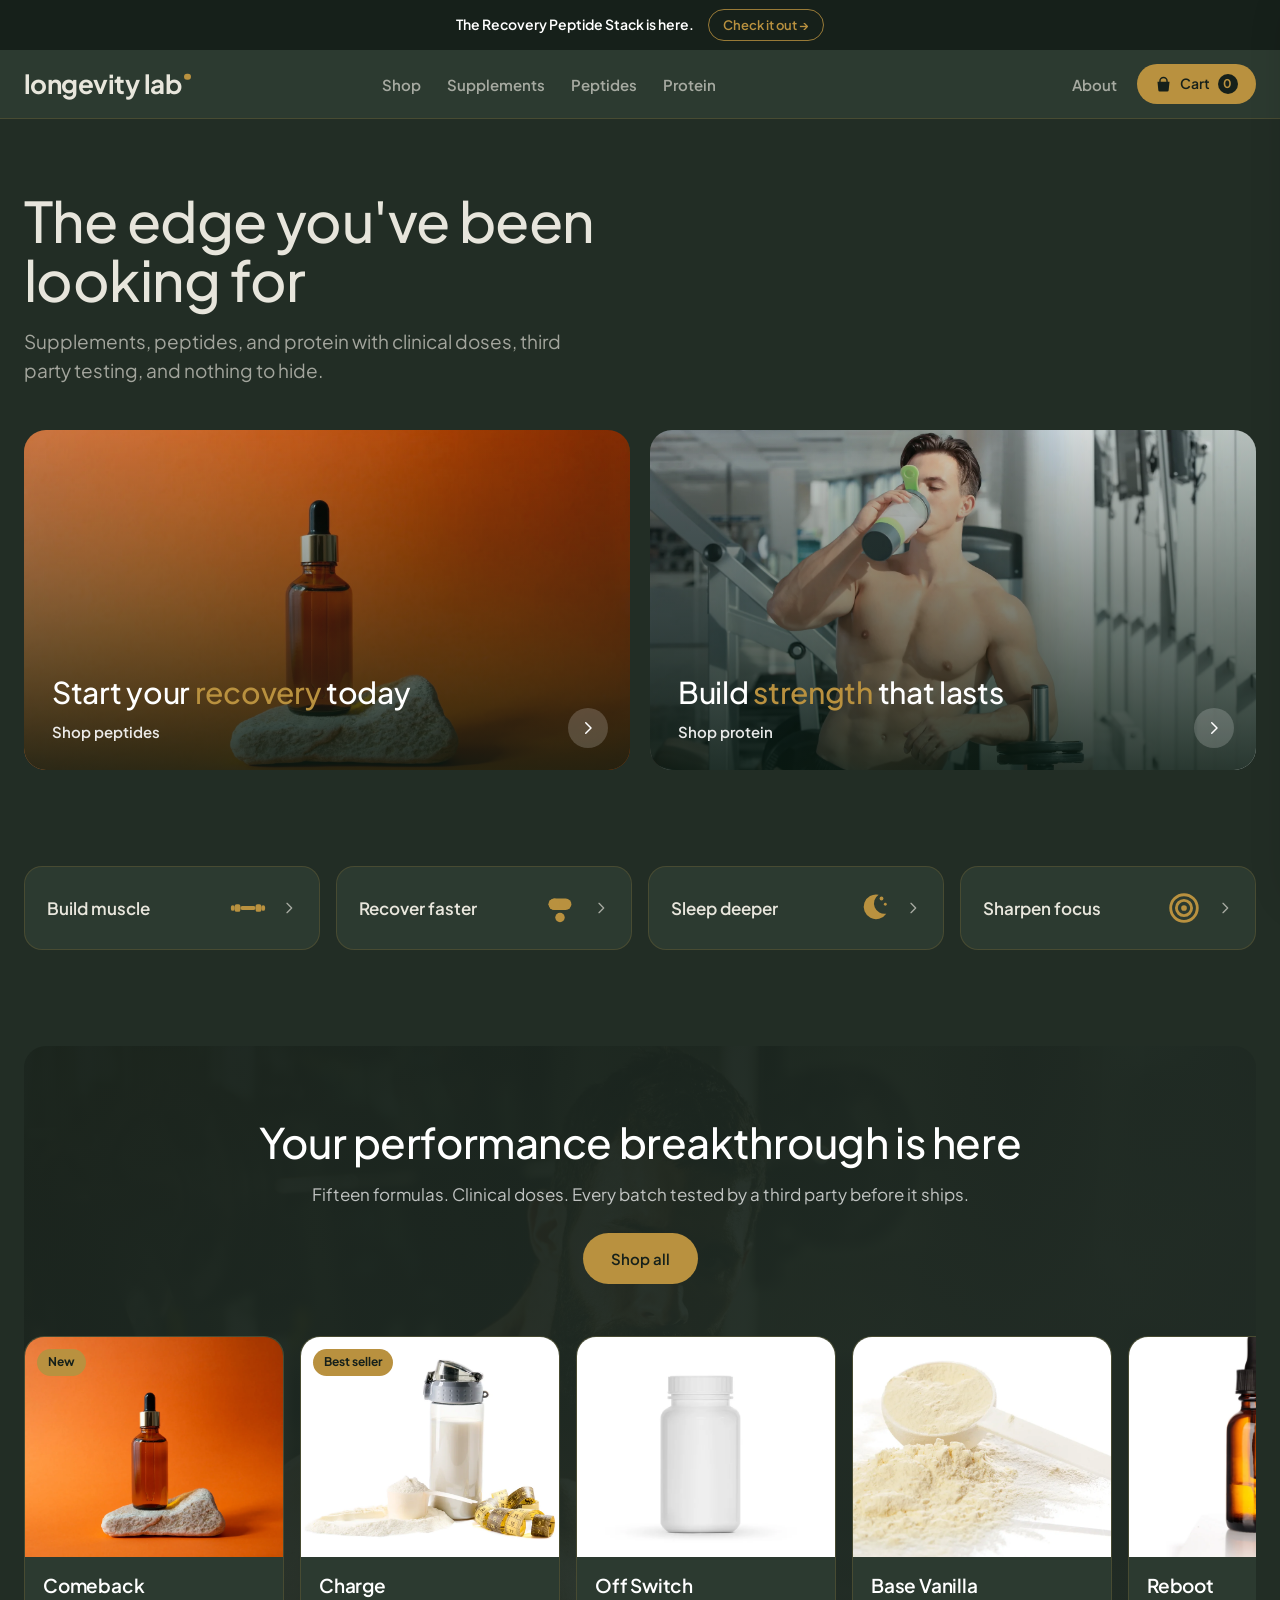
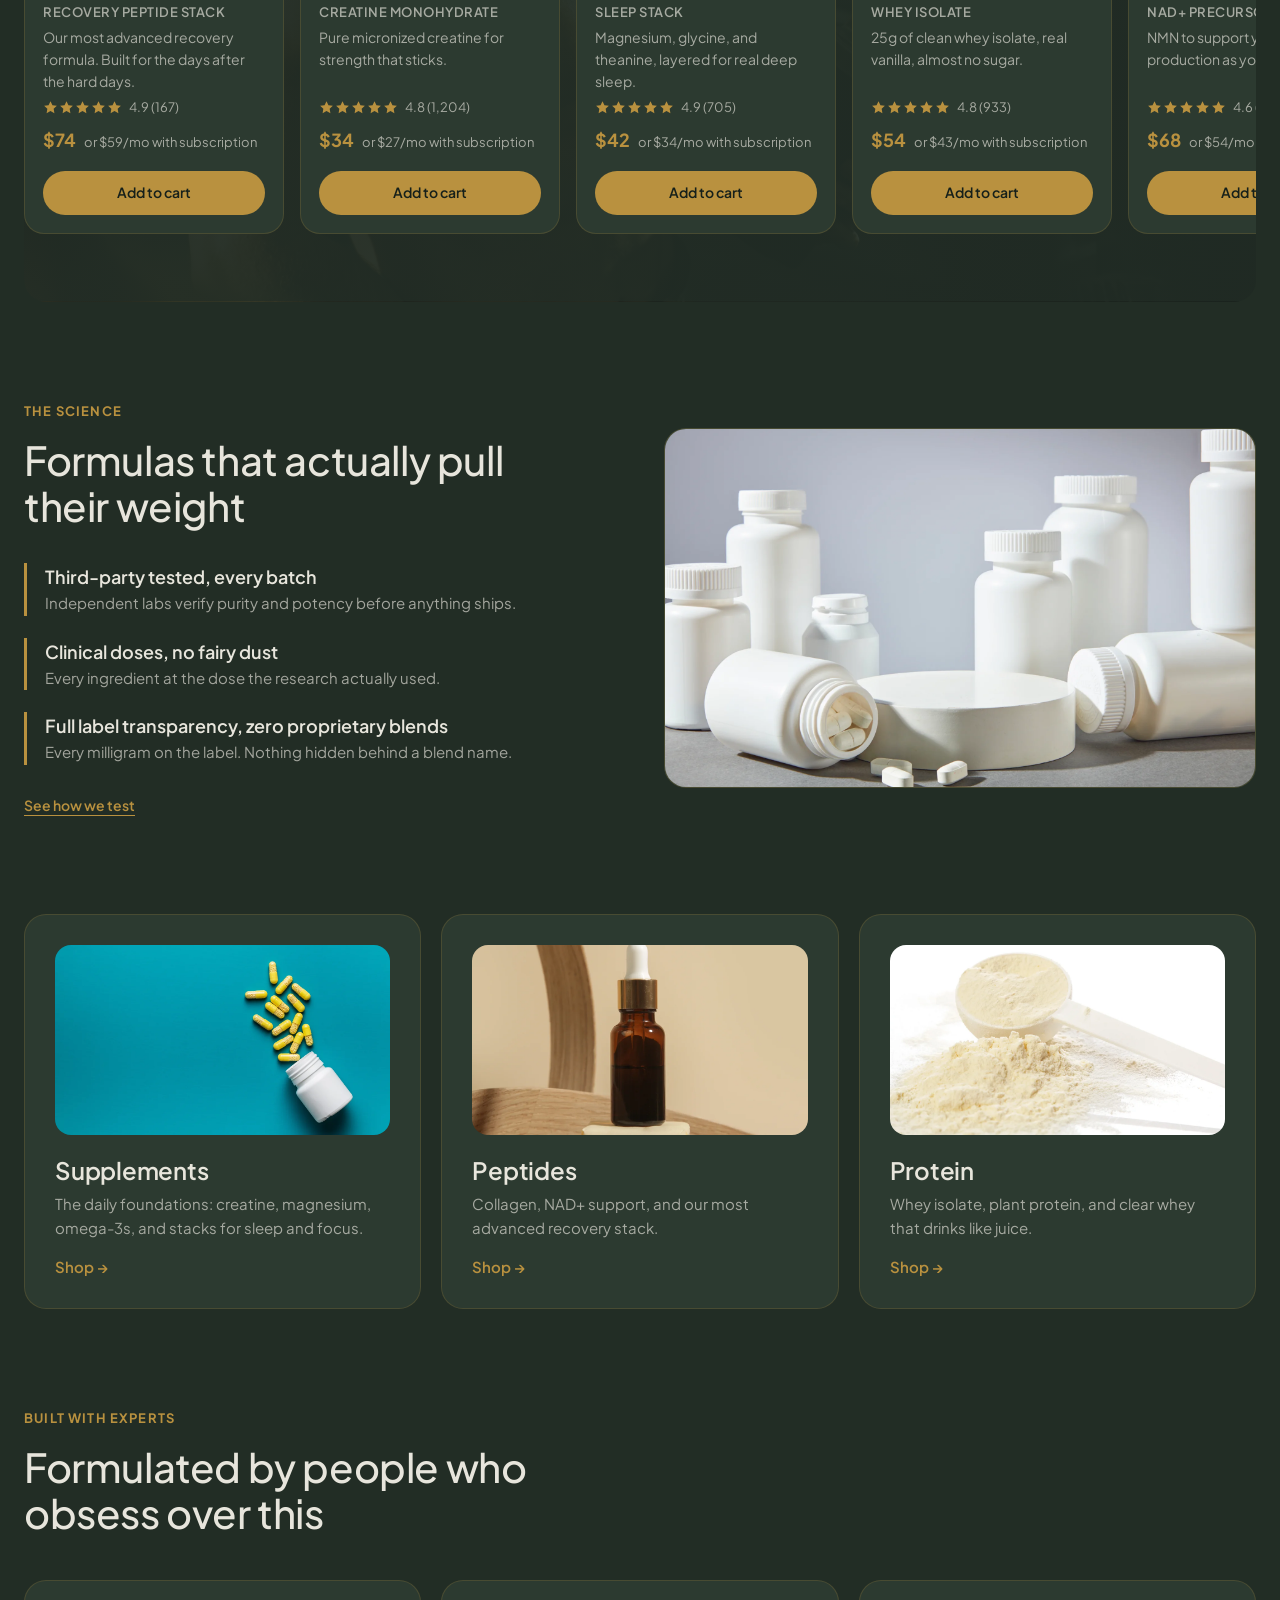
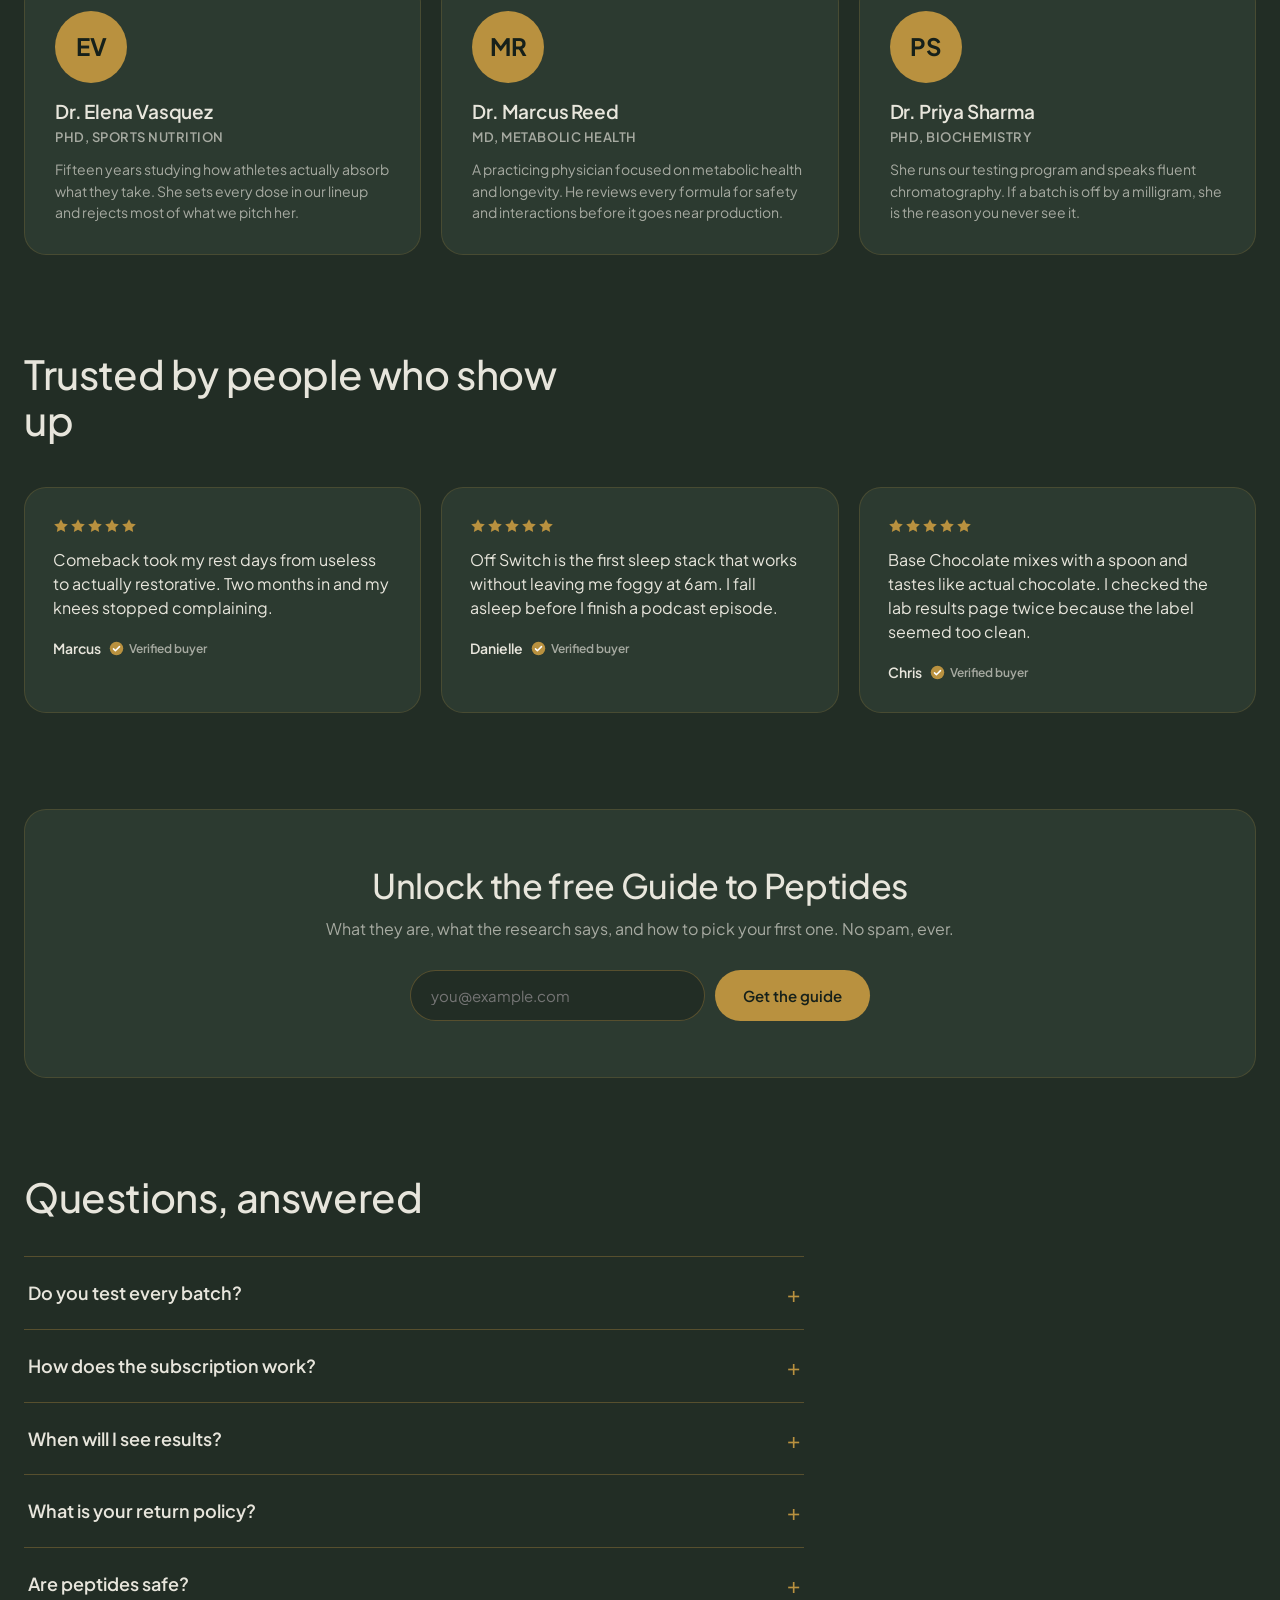
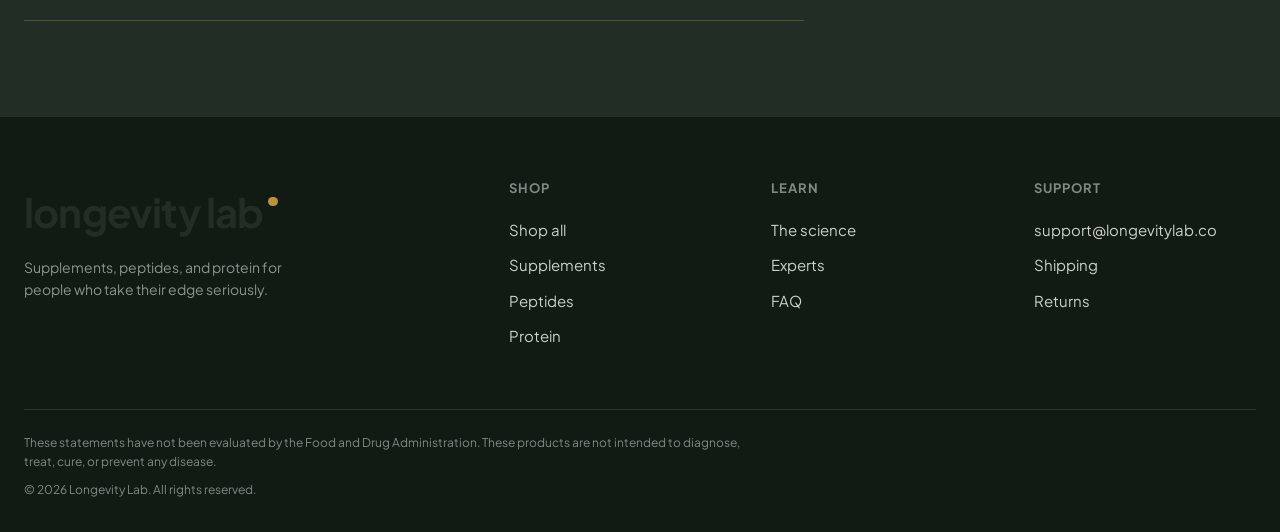
==== commit 31267537: "Antique gold from reference swatch, darker green canvas" ====
--- a/index.html
+++ b/index.html
@@ -52,22 +52,22 @@
         <div class="goal-row">
           <a class="goal-tile" href="shop.html?goal=muscle">
             <strong>Build muscle</strong>
-            <svg class="goal-icon" viewBox="0 0 40 40" aria-hidden="true"><rect x="6" y="16" width="6" height="8" rx="2" fill="#D4AF37"/><rect x="28" y="16" width="6" height="8" rx="2" fill="#D4AF37"/><rect x="12" y="18" width="16" height="4" rx="2" fill="#D4AF37"/><rect x="2" y="17" width="4" height="6" rx="2" fill="#D4AF37"/><rect x="34" y="17" width="4" height="6" rx="2" fill="#D4AF37"/></svg>
+            <svg class="goal-icon" viewBox="0 0 40 40" aria-hidden="true"><rect x="6" y="16" width="6" height="8" rx="2" fill="#B9913F"/><rect x="28" y="16" width="6" height="8" rx="2" fill="#B9913F"/><rect x="12" y="18" width="16" height="4" rx="2" fill="#B9913F"/><rect x="2" y="17" width="4" height="6" rx="2" fill="#B9913F"/><rect x="34" y="17" width="4" height="6" rx="2" fill="#B9913F"/></svg>
             <svg class="goal-chev" viewBox="0 0 24 24" width="16" height="16" aria-hidden="true"><path d="M9 5l7 7-7 7" stroke="currentColor" stroke-width="2" fill="none" stroke-linecap="round" stroke-linejoin="round"/></svg>
           </a>
           <a class="goal-tile" href="shop.html?goal=recovery">
             <strong>Recover faster</strong>
-            <svg class="goal-icon" viewBox="0 0 40 40" aria-hidden="true"><rect x="8" y="10" width="24" height="12" rx="6" fill="#D4AF37"/><rect x="8" y="10" width="12" height="12" rx="6" fill="#D4AF37"/><circle cx="20" cy="30" r="5" fill="#D4AF37"/></svg>
+            <svg class="goal-icon" viewBox="0 0 40 40" aria-hidden="true"><rect x="8" y="10" width="24" height="12" rx="6" fill="#B9913F"/><rect x="8" y="10" width="12" height="12" rx="6" fill="#B9913F"/><circle cx="20" cy="30" r="5" fill="#B9913F"/></svg>
             <svg class="goal-chev" viewBox="0 0 24 24" width="16" height="16" aria-hidden="true"><path d="M9 5l7 7-7 7" stroke="currentColor" stroke-width="2" fill="none" stroke-linecap="round" stroke-linejoin="round"/></svg>
           </a>
           <a class="goal-tile" href="shop.html?goal=sleep">
             <strong>Sleep deeper</strong>
-            <svg class="goal-icon" viewBox="0 0 40 40" aria-hidden="true"><path d="M27 6a13 13 0 1 0 8 20A11 11 0 0 1 27 6z" fill="#D4AF37"/><circle cx="30" cy="10" r="2" fill="#D4AF37"/><circle cx="34" cy="16" r="1.5" fill="#D4AF37"/></svg>
+            <svg class="goal-icon" viewBox="0 0 40 40" aria-hidden="true"><path d="M27 6a13 13 0 1 0 8 20A11 11 0 0 1 27 6z" fill="#B9913F"/><circle cx="30" cy="10" r="2" fill="#B9913F"/><circle cx="34" cy="16" r="1.5" fill="#B9913F"/></svg>
             <svg class="goal-chev" viewBox="0 0 24 24" width="16" height="16" aria-hidden="true"><path d="M9 5l7 7-7 7" stroke="currentColor" stroke-width="2" fill="none" stroke-linecap="round" stroke-linejoin="round"/></svg>
           </a>
           <a class="goal-tile" href="shop.html?goal=focus">
             <strong>Sharpen focus</strong>
-            <svg class="goal-icon" viewBox="0 0 40 40" aria-hidden="true"><circle cx="20" cy="20" r="14" fill="none" stroke="#D4AF37" stroke-width="3"/><circle cx="20" cy="20" r="8" fill="none" stroke="#D4AF37" stroke-width="3"/><circle cx="20" cy="20" r="3" fill="#D4AF37"/></svg>
+            <svg class="goal-icon" viewBox="0 0 40 40" aria-hidden="true"><circle cx="20" cy="20" r="14" fill="none" stroke="#B9913F" stroke-width="3"/><circle cx="20" cy="20" r="8" fill="none" stroke="#B9913F" stroke-width="3"/><circle cx="20" cy="20" r="3" fill="#B9913F"/></svg>
             <svg class="goal-chev" viewBox="0 0 24 24" width="16" height="16" aria-hidden="true"><path d="M9 5l7 7-7 7" stroke="currentColor" stroke-width="2" fill="none" stroke-linecap="round" stroke-linejoin="round"/></svg>
           </a>
         </div>
@@ -154,19 +154,19 @@
         </div>
         <div class="expert-row">
           <div class="expert-card">
-            <div class="avatar" style="background:#D4AF37">EV</div>
+            <div class="avatar" style="background:#B9913F">EV</div>
             <h3>Dr. Elena Vasquez</h3>
             <span class="cred">PhD, Sports Nutrition</span>
             <p>Fifteen years studying how athletes actually absorb what they take. She sets every dose in our lineup and rejects most of what we pitch her.</p>
           </div>
           <div class="expert-card">
-            <div class="avatar" style="background:#D4AF37">MR</div>
+            <div class="avatar" style="background:#B9913F">MR</div>
             <h3>Dr. Marcus Reed</h3>
             <span class="cred">MD, Metabolic Health</span>
             <p>A practicing physician focused on metabolic health and longevity. He reviews every formula for safety and interactions before it goes near production.</p>
           </div>
           <div class="expert-card">
-            <div class="avatar" style="background:#D4AF37">PS</div>
+            <div class="avatar" style="background:#B9913F">PS</div>
             <h3>Dr. Priya Sharma</h3>
             <span class="cred">PhD, Biochemistry</span>
             <p>She runs our testing program and speaks fluent chromatography. If a batch is off by a milligram, she is the reason you never see it.</p>
@@ -182,44 +182,44 @@
         <div class="review-row">
           <div class="review-card">
             <span class="stars" aria-label="5 out of 5 stars">
-              <svg viewBox="0 0 20 20" width="16" height="16" aria-hidden="true"><path fill="#D4AF37" d="M10 1.5l2.6 5.4 5.9.8-4.3 4.1 1 5.8L10 14.8l-5.2 2.8 1-5.8L1.5 7.7l5.9-.8z"/></svg>
-              <svg viewBox="0 0 20 20" width="16" height="16" aria-hidden="true"><path fill="#D4AF37" d="M10 1.5l2.6 5.4 5.9.8-4.3 4.1 1 5.8L10 14.8l-5.2 2.8 1-5.8L1.5 7.7l5.9-.8z"/></svg>
-              <svg viewBox="0 0 20 20" width="16" height="16" aria-hidden="true"><path fill="#D4AF37" d="M10 1.5l2.6 5.4 5.9.8-4.3 4.1 1 5.8L10 14.8l-5.2 2.8 1-5.8L1.5 7.7l5.9-.8z"/></svg>
-              <svg viewBox="0 0 20 20" width="16" height="16" aria-hidden="true"><path fill="#D4AF37" d="M10 1.5l2.6 5.4 5.9.8-4.3 4.1 1 5.8L10 14.8l-5.2 2.8 1-5.8L1.5 7.7l5.9-.8z"/></svg>
-              <svg viewBox="0 0 20 20" width="16" height="16" aria-hidden="true"><path fill="#D4AF37" d="M10 1.5l2.6 5.4 5.9.8-4.3 4.1 1 5.8L10 14.8l-5.2 2.8 1-5.8L1.5 7.7l5.9-.8z"/></svg>
+              <svg viewBox="0 0 20 20" width="16" height="16" aria-hidden="true"><path fill="#B9913F" d="M10 1.5l2.6 5.4 5.9.8-4.3 4.1 1 5.8L10 14.8l-5.2 2.8 1-5.8L1.5 7.7l5.9-.8z"/></svg>
+              <svg viewBox="0 0 20 20" width="16" height="16" aria-hidden="true"><path fill="#B9913F" d="M10 1.5l2.6 5.4 5.9.8-4.3 4.1 1 5.8L10 14.8l-5.2 2.8 1-5.8L1.5 7.7l5.9-.8z"/></svg>
+              <svg viewBox="0 0 20 20" width="16" height="16" aria-hidden="true"><path fill="#B9913F" d="M10 1.5l2.6 5.4 5.9.8-4.3 4.1 1 5.8L10 14.8l-5.2 2.8 1-5.8L1.5 7.7l5.9-.8z"/></svg>
+              <svg viewBox="0 0 20 20" width="16" height="16" aria-hidden="true"><path fill="#B9913F" d="M10 1.5l2.6 5.4 5.9.8-4.3 4.1 1 5.8L10 14.8l-5.2 2.8 1-5.8L1.5 7.7l5.9-.8z"/></svg>
+              <svg viewBox="0 0 20 20" width="16" height="16" aria-hidden="true"><path fill="#B9913F" d="M10 1.5l2.6 5.4 5.9.8-4.3 4.1 1 5.8L10 14.8l-5.2 2.8 1-5.8L1.5 7.7l5.9-.8z"/></svg>
             </span>
             <blockquote>Comeback took my rest days from useless to actually restorative. Two months in and my knees stopped complaining.</blockquote>
             <div class="review-who">
               <span>Marcus</span>
-              <span class="verified"><svg viewBox="0 0 20 20" aria-hidden="true"><circle cx="10" cy="10" r="9" fill="#D4AF37"/><path d="M6 10.5l2.5 2.5L14 7.5" stroke="#fff" stroke-width="2" fill="none" stroke-linecap="round" stroke-linejoin="round"/></svg>Verified buyer</span>
+              <span class="verified"><svg viewBox="0 0 20 20" aria-hidden="true"><circle cx="10" cy="10" r="9" fill="#B9913F"/><path d="M6 10.5l2.5 2.5L14 7.5" stroke="#fff" stroke-width="2" fill="none" stroke-linecap="round" stroke-linejoin="round"/></svg>Verified buyer</span>
             </div>
           </div>
           <div class="review-card">
             <span class="stars" aria-label="5 out of 5 stars">
-              <svg viewBox="0 0 20 20" width="16" height="16" aria-hidden="true"><path fill="#D4AF37" d="M10 1.5l2.6 5.4 5.9.8-4.3 4.1 1 5.8L10 14.8l-5.2 2.8 1-5.8L1.5 7.7l5.9-.8z"/></svg>
-              <svg viewBox="0 0 20 20" width="16" height="16" aria-hidden="true"><path fill="#D4AF37" d="M10 1.5l2.6 5.4 5.9.8-4.3 4.1 1 5.8L10 14.8l-5.2 2.8 1-5.8L1.5 7.7l5.9-.8z"/></svg>
-              <svg viewBox="0 0 20 20" width="16" height="16" aria-hidden="true"><path fill="#D4AF37" d="M10 1.5l2.6 5.4 5.9.8-4.3 4.1 1 5.8L10 14.8l-5.2 2.8 1-5.8L1.5 7.7l5.9-.8z"/></svg>
-              <svg viewBox="0 0 20 20" width="16" height="16" aria-hidden="true"><path fill="#D4AF37" d="M10 1.5l2.6 5.4 5.9.8-4.3 4.1 1 5.8L10 14.8l-5.2 2.8 1-5.8L1.5 7.7l5.9-.8z"/></svg>
-              <svg viewBox="0 0 20 20" width="16" height="16" aria-hidden="true"><path fill="#D4AF37" d="M10 1.5l2.6 5.4 5.9.8-4.3 4.1 1 5.8L10 14.8l-5.2 2.8 1-5.8L1.5 7.7l5.9-.8z"/></svg>
+              <svg viewBox="0 0 20 20" width="16" height="16" aria-hidden="true"><path fill="#B9913F" d="M10 1.5l2.6 5.4 5.9.8-4.3 4.1 1 5.8L10 14.8l-5.2 2.8 1-5.8L1.5 7.7l5.9-.8z"/></svg>
+              <svg viewBox="0 0 20 20" width="16" height="16" aria-hidden="true"><path fill="#B9913F" d="M10 1.5l2.6 5.4 5.9.8-4.3 4.1 1 5.8L10 14.8l-5.2 2.8 1-5.8L1.5 7.7l5.9-.8z"/></svg>
+              <svg viewBox="0 0 20 20" width="16" height="16" aria-hidden="true"><path fill="#B9913F" d="M10 1.5l2.6 5.4 5.9.8-4.3 4.1 1 5.8L10 14.8l-5.2 2.8 1-5.8L1.5 7.7l5.9-.8z"/></svg>
+              <svg viewBox="0 0 20 20" width="16" height="16" aria-hidden="true"><path fill="#B9913F" d="M10 1.5l2.6 5.4 5.9.8-4.3 4.1 1 5.8L10 14.8l-5.2 2.8 1-5.8L1.5 7.7l5.9-.8z"/></svg>
+              <svg viewBox="0 0 20 20" width="16" height="16" aria-hidden="true"><path fill="#B9913F" d="M10 1.5l2.6 5.4 5.9.8-4.3 4.1 1 5.8L10 14.8l-5.2 2.8 1-5.8L1.5 7.7l5.9-.8z"/></svg>
             </span>
             <blockquote>Off Switch is the first sleep stack that works without leaving me foggy at 6am. I fall asleep before I finish a podcast episode.</blockquote>
             <div class="review-who">
               <span>Danielle</span>
-              <span class="verified"><svg viewBox="0 0 20 20" aria-hidden="true"><circle cx="10" cy="10" r="9" fill="#D4AF37"/><path d="M6 10.5l2.5 2.5L14 7.5" stroke="#fff" stroke-width="2" fill="none" stroke-linecap="round" stroke-linejoin="round"/></svg>Verified buyer</span>
+              <span class="verified"><svg viewBox="0 0 20 20" aria-hidden="true"><circle cx="10" cy="10" r="9" fill="#B9913F"/><path d="M6 10.5l2.5 2.5L14 7.5" stroke="#fff" stroke-width="2" fill="none" stroke-linecap="round" stroke-linejoin="round"/></svg>Verified buyer</span>
             </div>
           </div>
           <div class="review-card">
             <span class="stars" aria-label="5 out of 5 stars">
-              <svg viewBox="0 0 20 20" width="16" height="16" aria-hidden="true"><path fill="#D4AF37" d="M10 1.5l2.6 5.4 5.9.8-4.3 4.1 1 5.8L10 14.8l-5.2 2.8 1-5.8L1.5 7.7l5.9-.8z"/></svg>
-              <svg viewBox="0 0 20 20" width="16" height="16" aria-hidden="true"><path fill="#D4AF37" d="M10 1.5l2.6 5.4 5.9.8-4.3 4.1 1 5.8L10 14.8l-5.2 2.8 1-5.8L1.5 7.7l5.9-.8z"/></svg>
-              <svg viewBox="0 0 20 20" width="16" height="16" aria-hidden="true"><path fill="#D4AF37" d="M10 1.5l2.6 5.4 5.9.8-4.3 4.1 1 5.8L10 14.8l-5.2 2.8 1-5.8L1.5 7.7l5.9-.8z"/></svg>
-              <svg viewBox="0 0 20 20" width="16" height="16" aria-hidden="true"><path fill="#D4AF37" d="M10 1.5l2.6 5.4 5.9.8-4.3 4.1 1 5.8L10 14.8l-5.2 2.8 1-5.8L1.5 7.7l5.9-.8z"/></svg>
-              <svg viewBox="0 0 20 20" width="16" height="16" aria-hidden="true"><path fill="#D4AF37" d="M10 1.5l2.6 5.4 5.9.8-4.3 4.1 1 5.8L10 14.8l-5.2 2.8 1-5.8L1.5 7.7l5.9-.8z"/></svg>
+              <svg viewBox="0 0 20 20" width="16" height="16" aria-hidden="true"><path fill="#B9913F" d="M10 1.5l2.6 5.4 5.9.8-4.3 4.1 1 5.8L10 14.8l-5.2 2.8 1-5.8L1.5 7.7l5.9-.8z"/></svg>
+              <svg viewBox="0 0 20 20" width="16" height="16" aria-hidden="true"><path fill="#B9913F" d="M10 1.5l2.6 5.4 5.9.8-4.3 4.1 1 5.8L10 14.8l-5.2 2.8 1-5.8L1.5 7.7l5.9-.8z"/></svg>
+              <svg viewBox="0 0 20 20" width="16" height="16" aria-hidden="true"><path fill="#B9913F" d="M10 1.5l2.6 5.4 5.9.8-4.3 4.1 1 5.8L10 14.8l-5.2 2.8 1-5.8L1.5 7.7l5.9-.8z"/></svg>
+              <svg viewBox="0 0 20 20" width="16" height="16" aria-hidden="true"><path fill="#B9913F" d="M10 1.5l2.6 5.4 5.9.8-4.3 4.1 1 5.8L10 14.8l-5.2 2.8 1-5.8L1.5 7.7l5.9-.8z"/></svg>
+              <svg viewBox="0 0 20 20" width="16" height="16" aria-hidden="true"><path fill="#B9913F" d="M10 1.5l2.6 5.4 5.9.8-4.3 4.1 1 5.8L10 14.8l-5.2 2.8 1-5.8L1.5 7.7l5.9-.8z"/></svg>
             </span>
             <blockquote>Base Chocolate mixes with a spoon and tastes like actual chocolate. I checked the lab results page twice because the label seemed too clean.</blockquote>
             <div class="review-who">
               <span>Chris</span>
-              <span class="verified"><svg viewBox="0 0 20 20" aria-hidden="true"><circle cx="10" cy="10" r="9" fill="#D4AF37"/><path d="M6 10.5l2.5 2.5L14 7.5" stroke="#fff" stroke-width="2" fill="none" stroke-linecap="round" stroke-linejoin="round"/></svg>Verified buyer</span>
+              <span class="verified"><svg viewBox="0 0 20 20" aria-hidden="true"><circle cx="10" cy="10" r="9" fill="#B9913F"/><path d="M6 10.5l2.5 2.5L14 7.5" stroke="#fff" stroke-width="2" fill="none" stroke-linecap="round" stroke-linejoin="round"/></svg>Verified buyer</span>
             </div>
           </div>
         </div>
--- a/css/main.css
+++ b/css/main.css
@@ -7,18 +7,18 @@
 *, *::before, *::after { box-sizing: border-box; margin: 0; padding: 0; }
 
 :root {
-  --bone: #2F3E33;              /* page canvas: matte green */
-  --white: #3A4A40;             /* raised panels: lighter matte green */
+  --bone: #222D25;              /* page canvas: matte green */
+  --white: #2C3A30;             /* raised panels: lighter matte green */
   --ink: rgba(242, 239, 230, 0.95);
   --ink-soft: rgba(242, 239, 230, 0.62);
-  --line: rgba(212, 175, 55, 0.35);
-  --line-soft: rgba(212, 175, 55, 0.2);
-  --evergreen: #2F3E33;
-  --evergreen-deep: #222D26;
-  --evergreen-mid: #3D5244;
-  --gold: #D4AF37;
-  --gold-grad: #D4AF37;
-  --footer-bg: #1A231D;
+  --line: rgba(185, 145, 63, 0.35);
+  --line-soft: rgba(185, 145, 63, 0.2);
+  --evergreen: #222D25;
+  --evergreen-deep: #16201A;
+  --evergreen-mid: #33443A;
+  --gold: #B9913F;
+  --gold-grad: #B9913F;
+  --footer-bg: #121A14;
   --radius: 22px;
   --pill: 48px;
   --maxw: 1280px;
@@ -58,7 +58,7 @@
 .btn-primary { background: var(--gold-grad); color: var(--evergreen-deep); }
 .btn-primary:hover { transform: translateY(-1px); box-shadow: 0 6px 18px rgba(0, 0, 0, 0.35); }
 .btn-primary:disabled { opacity: 0.4; cursor: not-allowed; transform: none; box-shadow: none; }
-.btn-secondary { background: var(--white); color: var(--ink); border: 1px solid rgba(212, 175, 55, 0.4); }
+.btn-secondary { background: var(--white); color: var(--ink); border: 1px solid rgba(185, 145, 63, 0.4); }
 .btn-secondary:hover { border-color: rgba(16, 21, 15, 0.35); }
 .text-btn {
   font-size: 14px; font-weight: 600; text-decoration: underline;
@@ -189,7 +189,7 @@
 .lineup-wrap { padding: 0 var(--pad); max-width: var(--maxw); margin: 96px auto 0; }
 .lineup-section {
   background-image:
-    linear-gradient(150deg, rgba(34, 45, 38, 0.97), rgba(47, 62, 51, 0.95) 55%, rgba(47, 62, 51, 0.93)),
+    linear-gradient(150deg, rgba(22, 32, 26, 0.97), rgba(34, 45, 38, 0.95) 55%, rgba(34, 45, 38, 0.93)),
     url("../img/gym-dark.webp");
   background-size: cover; background-position: center;
   border-radius: var(--radius);
@@ -445,12 +445,12 @@
 .shop-sub { margin-top: 8px; font-size: 15px; color: var(--ink-soft); }
 .chip-row { display: flex; flex-wrap: wrap; gap: 10px; margin-top: 28px; align-items: center; }
 .chip {
-  border: 1px solid rgba(212, 175, 55, 0.4); border-radius: var(--pill);
+  border: 1px solid rgba(185, 145, 63, 0.4); border-radius: var(--pill);
   background: var(--white); padding: 9px 18px;
   font-size: 14px; font-weight: 600;
   transition: background 0.2s ease, color 0.2s ease, border-color 0.2s ease;
 }
-.chip:hover { border-color: rgba(212, 175, 55, 0.85); }
+.chip:hover { border-color: rgba(185, 145, 63, 0.85); }
 .chip.active { background: var(--gold-grad); color: var(--evergreen-deep); border-color: transparent; }
 .chip-sep { width: 1px; height: 22px; background: var(--line); margin: 0 4px; }
 .product-grid {
@@ -489,7 +489,7 @@
   transition: border-color 0.2s ease, box-shadow 0.2s ease;
   position: relative;
 }
-.option-card:hover { border-color: rgba(212, 175, 55, 0.85); }
+.option-card:hover { border-color: rgba(185, 145, 63, 0.85); }
 .option-card.selected { border-color: var(--gold); box-shadow: 0 0 0 1px var(--gold); }
 .option-card input { position: absolute; opacity: 0; pointer-events: none; }
 .option-title { display: block; font-size: 16px; font-weight: 600; }
@@ -634,6 +634,6 @@
 .drawer-subtotal, .summary-grand { color: var(--gold); }
 .cat-shop, .text-btn { color: var(--gold); }
 .acc-icon { color: var(--gold); }
-.announce-btn { border-color: rgba(212, 175, 55, 0.8); color: var(--gold); }
+.announce-btn { border-color: rgba(185, 145, 63, 0.8); color: var(--gold); }
 .btn-secondary:hover { border-color: var(--gold); }
 .chip:hover { border-color: var(--gold); }
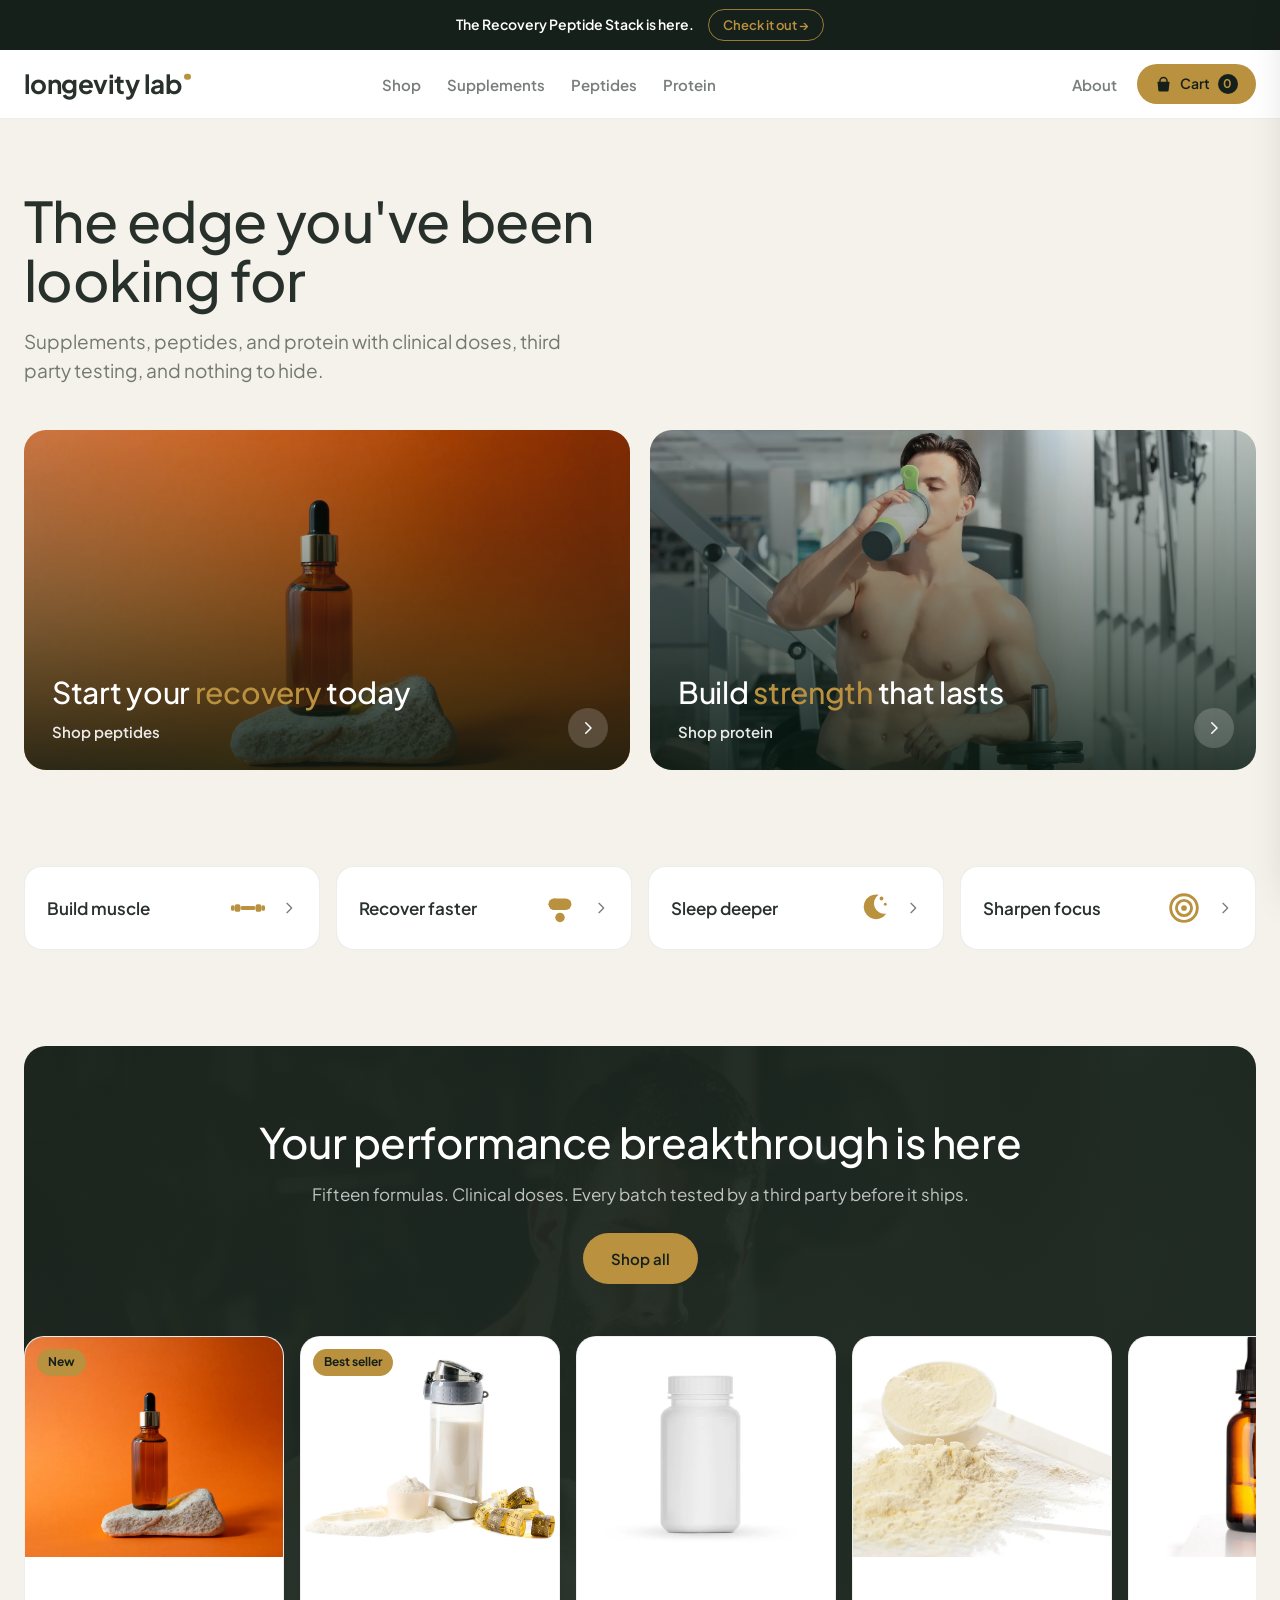
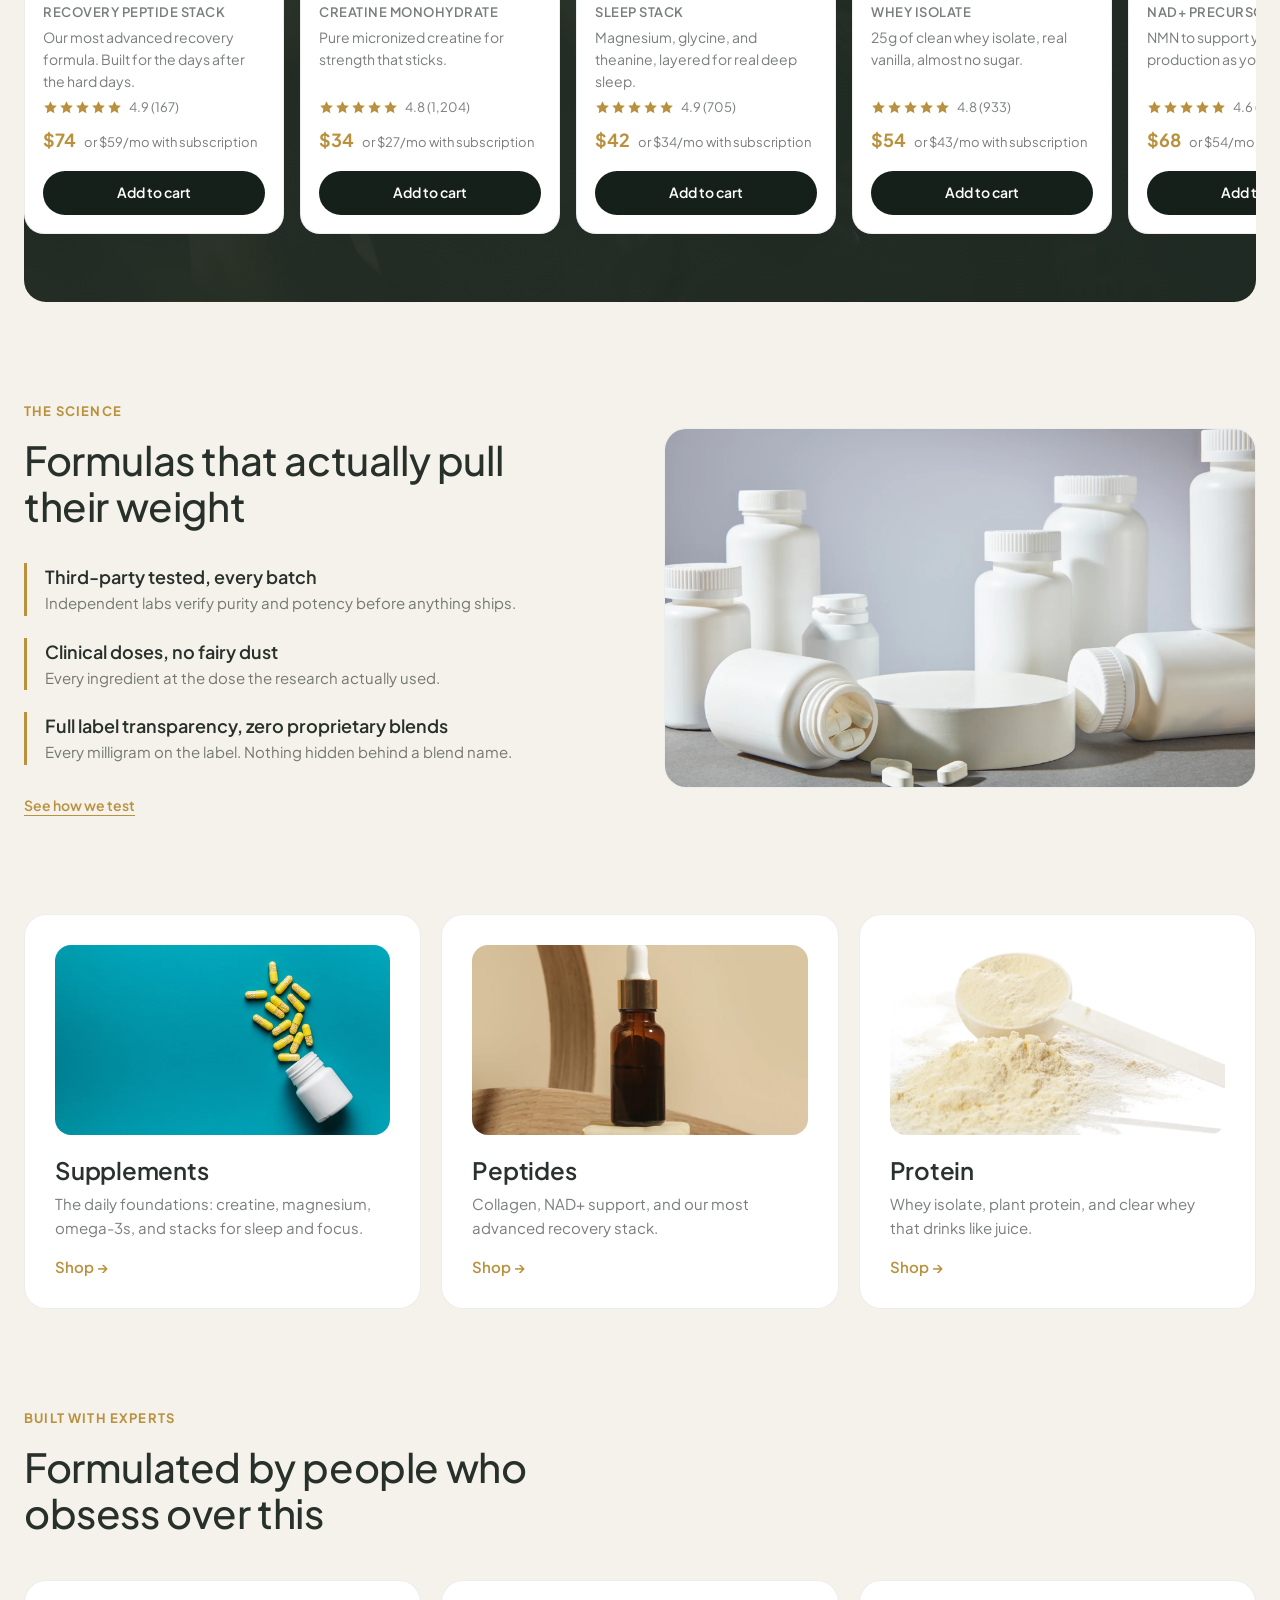
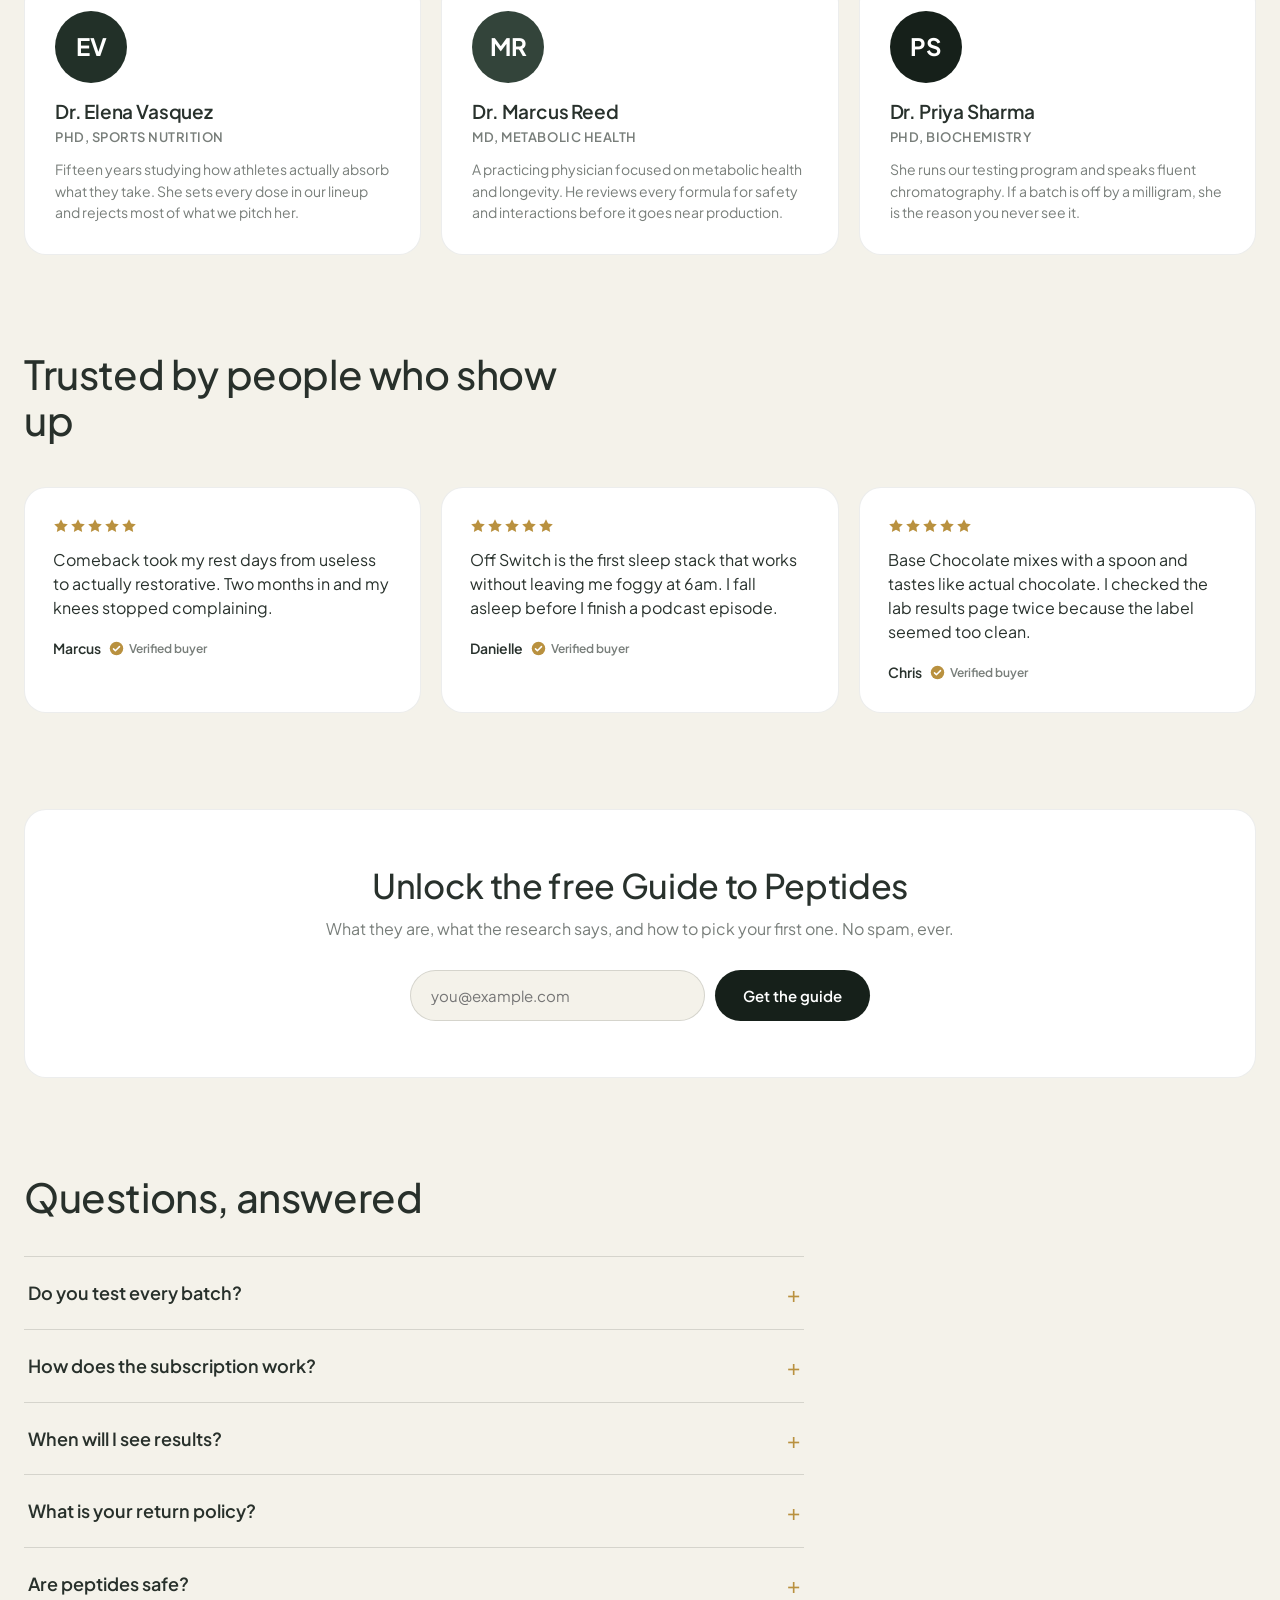
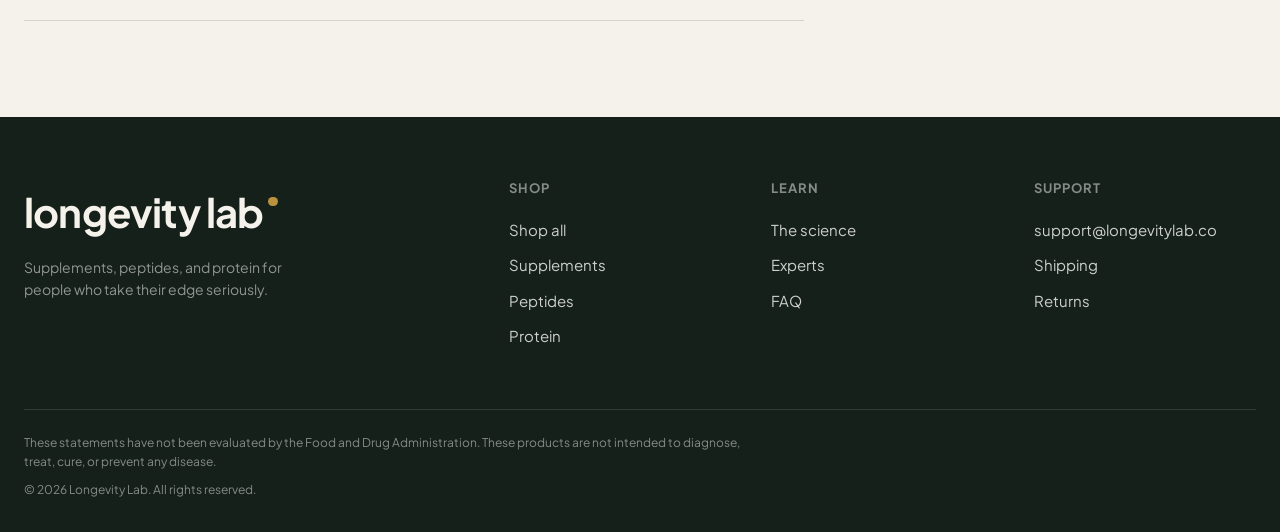
==== commit fa2a0c36: "Rebalance: ivory canvas, green anchors, gold accents" ====
--- a/index.html
+++ b/index.html
@@ -154,19 +154,19 @@
         </div>
         <div class="expert-row">
           <div class="expert-card">
-            <div class="avatar" style="background:#B9913F">EV</div>
+            <div class="avatar" style="background:#223028">EV</div>
             <h3>Dr. Elena Vasquez</h3>
             <span class="cred">PhD, Sports Nutrition</span>
             <p>Fifteen years studying how athletes actually absorb what they take. She sets every dose in our lineup and rejects most of what we pitch her.</p>
           </div>
           <div class="expert-card">
-            <div class="avatar" style="background:#B9913F">MR</div>
+            <div class="avatar" style="background:#33443A">MR</div>
             <h3>Dr. Marcus Reed</h3>
             <span class="cred">MD, Metabolic Health</span>
             <p>A practicing physician focused on metabolic health and longevity. He reviews every formula for safety and interactions before it goes near production.</p>
           </div>
           <div class="expert-card">
-            <div class="avatar" style="background:#B9913F">PS</div>
+            <div class="avatar" style="background:#16201A">PS</div>
             <h3>Dr. Priya Sharma</h3>
             <span class="cred">PhD, Biochemistry</span>
             <p>She runs our testing program and speaks fluent chromatography. If a batch is off by a milligram, she is the reason you never see it.</p>
--- a/css/main.css
+++ b/css/main.css
@@ -7,18 +7,18 @@
 *, *::before, *::after { box-sizing: border-box; margin: 0; padding: 0; }
 
 :root {
-  --bone: #222D25;              /* page canvas: matte green */
-  --white: #2C3A30;             /* raised panels: lighter matte green */
-  --ink: rgba(242, 239, 230, 0.95);
-  --ink-soft: rgba(242, 239, 230, 0.62);
-  --line: rgba(185, 145, 63, 0.35);
-  --line-soft: rgba(185, 145, 63, 0.2);
-  --evergreen: #222D25;
+  --bone: #F4F2EA;              /* page canvas: warm ivory */
+  --white: #FFFFFF;             /* raised panels: white cards */
+  --ink: rgba(22, 32, 26, 0.92);
+  --ink-soft: rgba(22, 32, 26, 0.58);
+  --line: rgba(22, 32, 26, 0.14);
+  --line-soft: rgba(22, 32, 26, 0.08);
+  --evergreen: #223028;
   --evergreen-deep: #16201A;
   --evergreen-mid: #33443A;
   --gold: #B9913F;
   --gold-grad: #B9913F;
-  --footer-bg: #121A14;
+  --footer-bg: #16201A;
   --radius: 22px;
   --pill: 48px;
   --maxw: 1280px;
@@ -55,8 +55,8 @@
   transition: transform 0.2s ease, box-shadow 0.2s ease, background 0.2s ease;
   white-space: nowrap;
 }
-.btn-primary { background: var(--gold-grad); color: var(--evergreen-deep); }
-.btn-primary:hover { transform: translateY(-1px); box-shadow: 0 6px 18px rgba(0, 0, 0, 0.35); }
+.btn-primary { background: var(--evergreen-deep); color: #fff; }
+.btn-primary:hover { transform: translateY(-1px); box-shadow: 0 6px 18px rgba(22, 32, 26, 0.28); }
 .btn-primary:disabled { opacity: 0.4; cursor: not-allowed; transform: none; box-shadow: none; }
 .btn-secondary { background: var(--white); color: var(--ink); border: 1px solid rgba(185, 145, 63, 0.4); }
 .btn-secondary:hover { border-color: rgba(16, 21, 15, 0.35); }
@@ -292,11 +292,11 @@
   border: 1px solid var(--line-soft); padding: 30px;
   transition: transform 0.2s ease, box-shadow 0.2s ease;
 }
-.expert-card:hover { transform: translateY(-2px); box-shadow: 0 10px 24px rgba(242, 239, 230, 0.12); }
+.expert-card:hover { transform: translateY(-2px); box-shadow: 0 10px 24px rgba(16, 21, 15, 0.1); }
 .avatar {
   width: 72px; height: 72px; border-radius: 50%;
   display: flex; align-items: center; justify-content: center;
-  font-size: 24px; font-weight: 700; color: var(--evergreen-deep); margin-bottom: 18px;
+  font-size: 24px; font-weight: 700; color: #fff; margin-bottom: 18px;
 }
 .expert-card h3 { font-size: 19px; font-weight: 600; }
 .expert-card .cred { font-size: 13px; font-weight: 600; color: var(--ink-soft); text-transform: uppercase; letter-spacing: 0.04em; display: block; margin-top: 4px; }
@@ -431,7 +431,7 @@
 .ship-progress { margin-bottom: 16px; }
 .ship-msg { font-size: 13px; font-weight: 600; display: block; margin-bottom: 8px; }
 .ship-msg.unlocked { color: var(--gold); }
-.progress-track { height: 6px; background: rgba(242, 239, 230, 0.12); border-radius: 3px; overflow: hidden; }
+.progress-track { height: 6px; background: var(--line-soft); border-radius: 3px; overflow: hidden; }
 .progress-bar { height: 100%; background: var(--gold-grad); border-radius: 3px; transition: width 0.3s ease; }
 .drawer-subtotal {
   display: flex; justify-content: space-between;
@@ -567,7 +567,7 @@
 
 .order-success { text-align: center; padding: 80px 0 40px; }
 .success-check {
-  width: 72px; height: 72px; border-radius: 50%; background: var(--gold-grad);
+  width: 72px; height: 72px; border-radius: 50%; background: var(--evergreen-deep);
   display: flex; align-items: center; justify-content: center; margin: 0 auto 28px;
 }
 .order-success h1 { font-size: 42px; }
@@ -626,10 +626,13 @@
   .form-row { grid-template-columns: 1fr; }
 }
 
-/* ============ Gold accents (solid metallic, text stays ivory) ============ */
+/* ============ Gold accents (accent only, canvas is light ivory now) ============ */
+/* .promo-text h2 stays white here on purpose: it sits over the dark green
+   overlay + photo in the hero promo cards, not on the light page canvas. */
 .promo-text h2 { color: #fff; }
 .eyebrow { color: var(--gold); }
-.main-nav a:hover, .nav-about:hover, .footer-col a:hover { color: var(--gold); }
+.main-nav a:hover, .nav-about:hover { color: var(--gold); }
+.footer-col a:hover { color: var(--gold); } /* footer stays deep green, gold pops there */
 .card-price strong { color: var(--gold); }
 .drawer-subtotal, .summary-grand { color: var(--gold); }
 .cat-shop, .text-btn { color: var(--gold); }
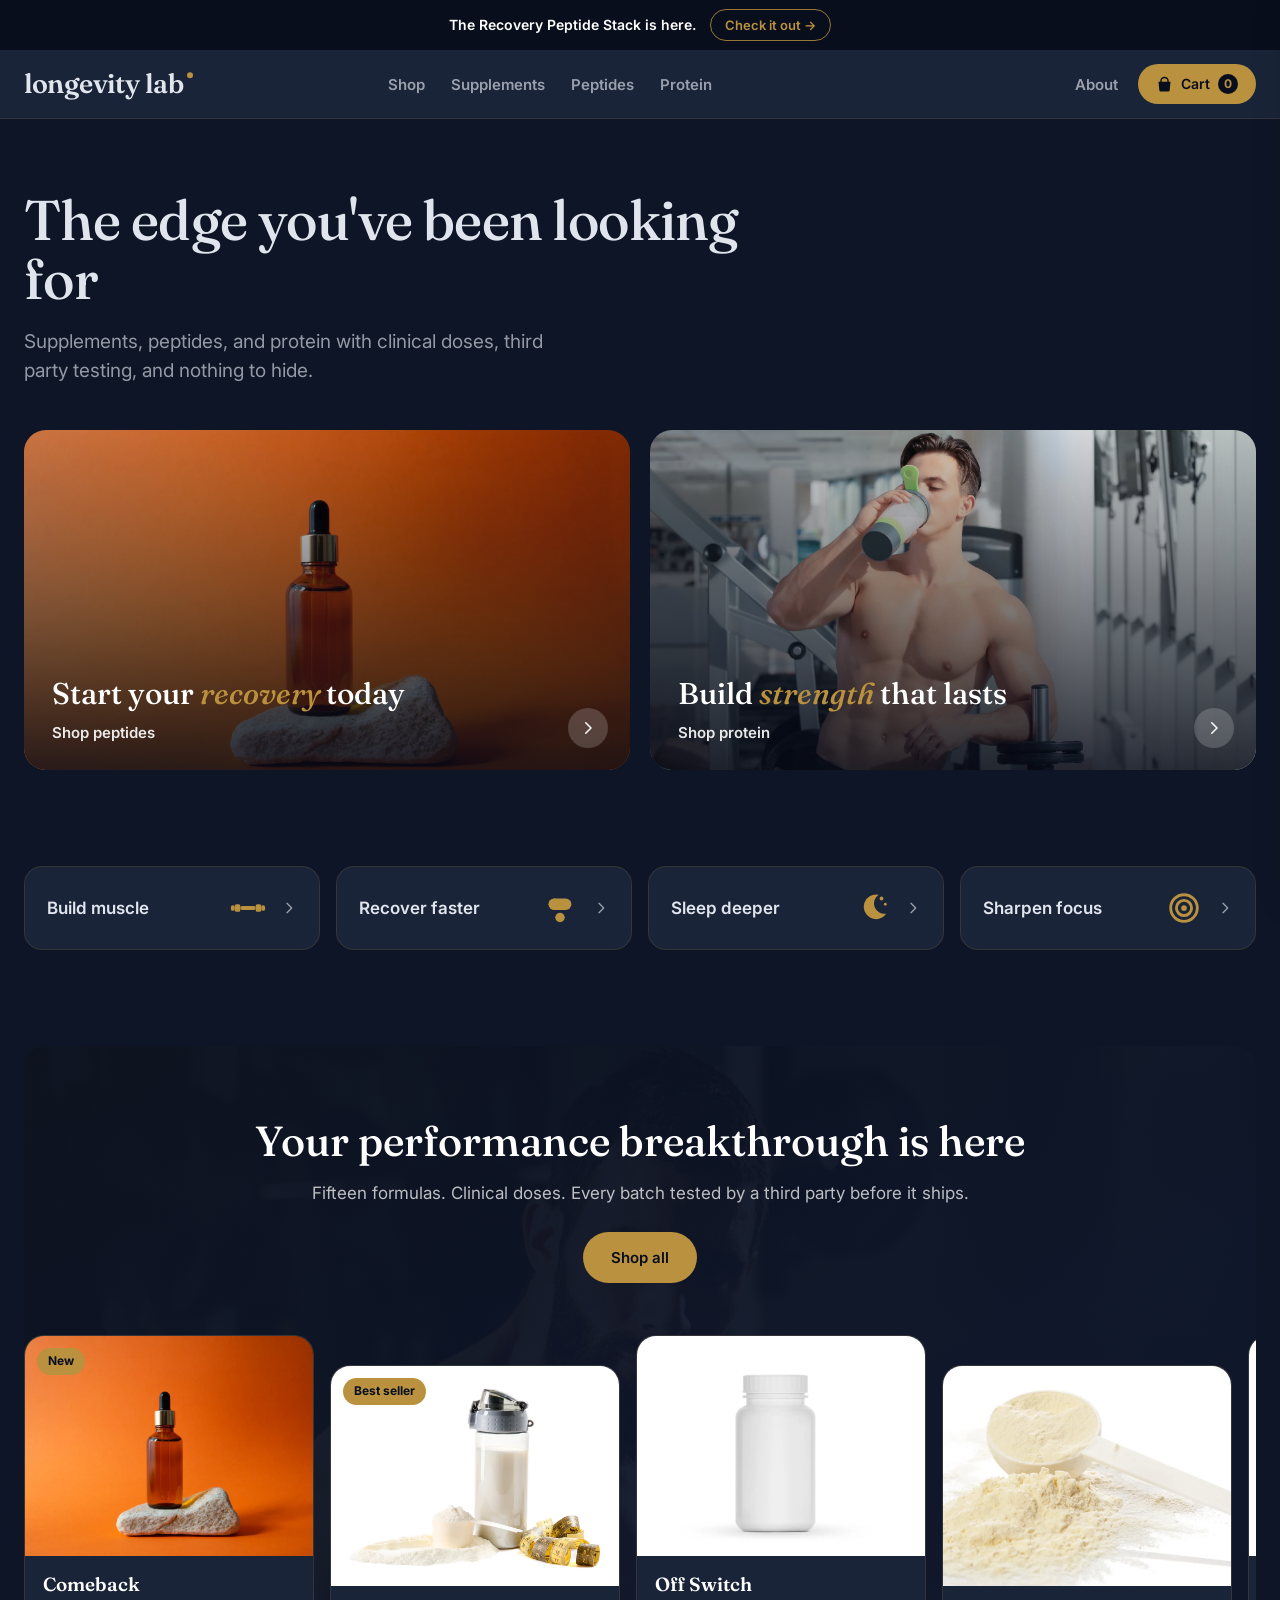
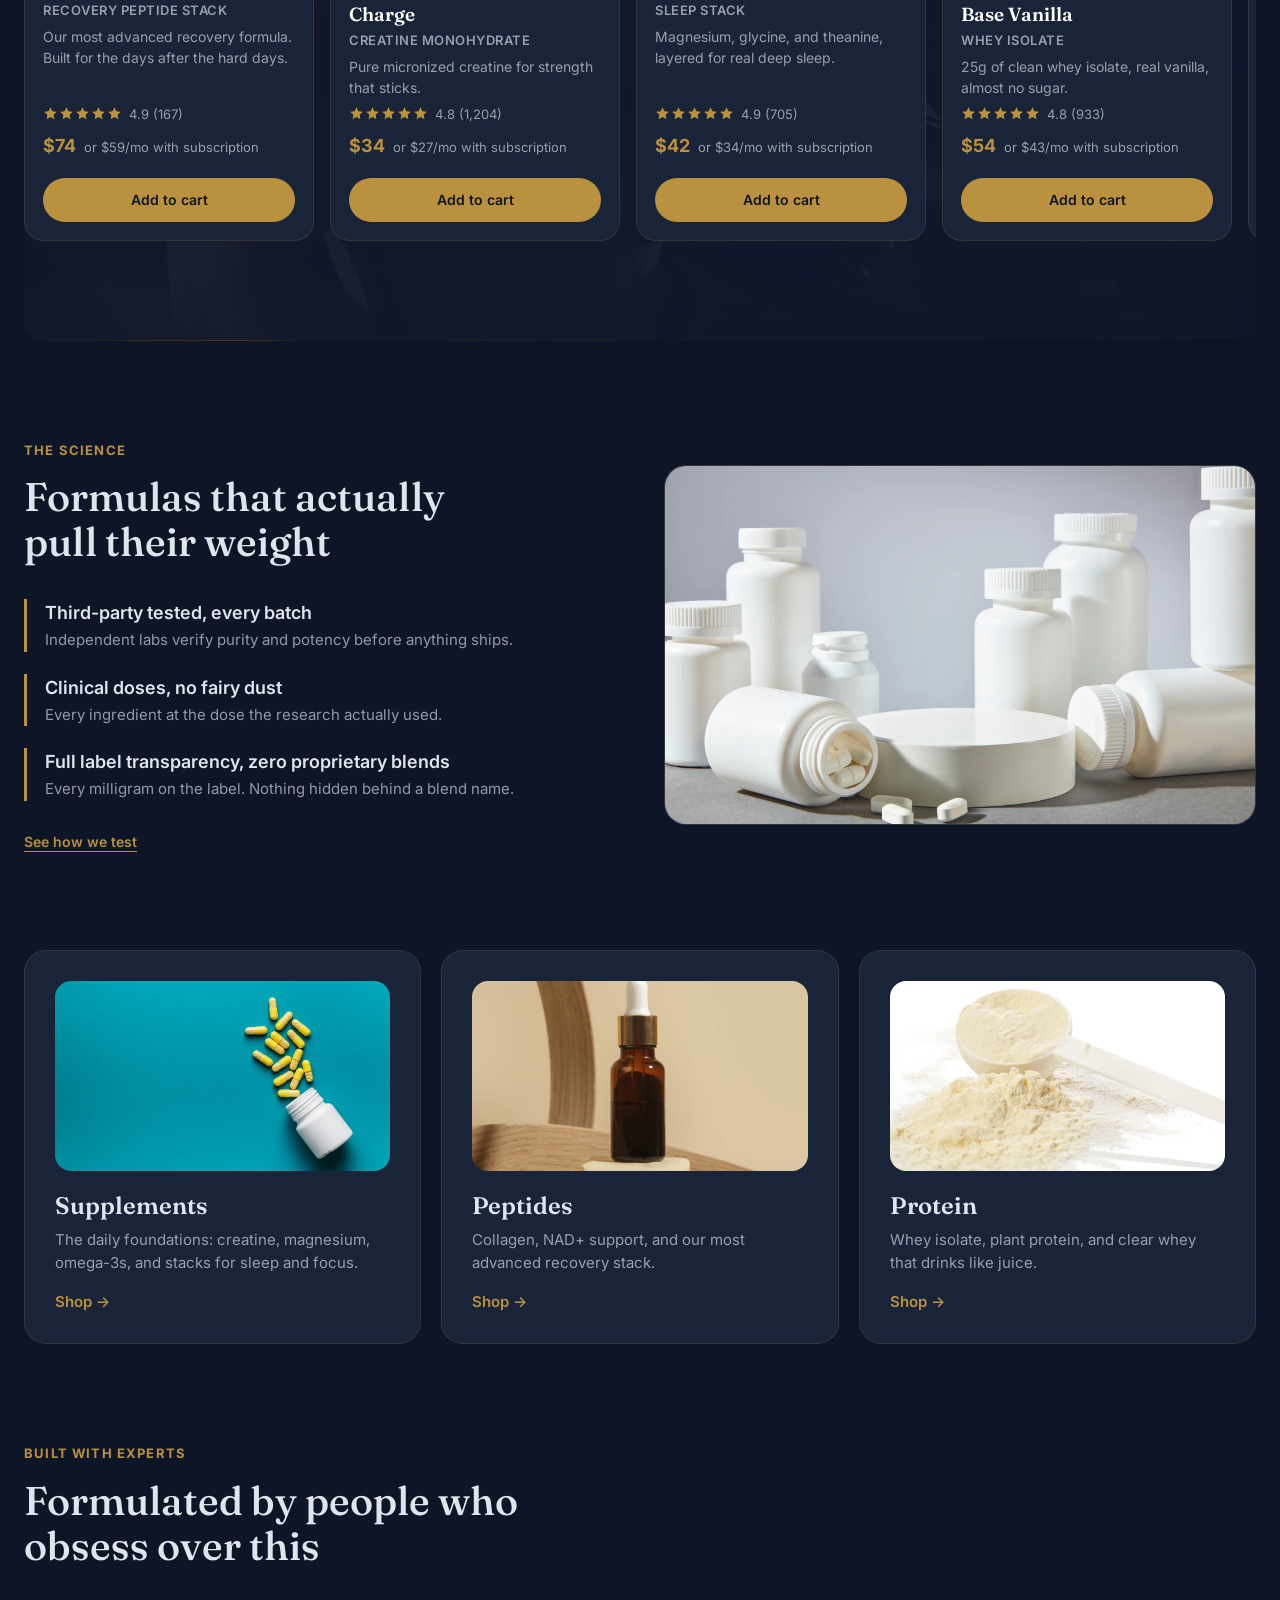
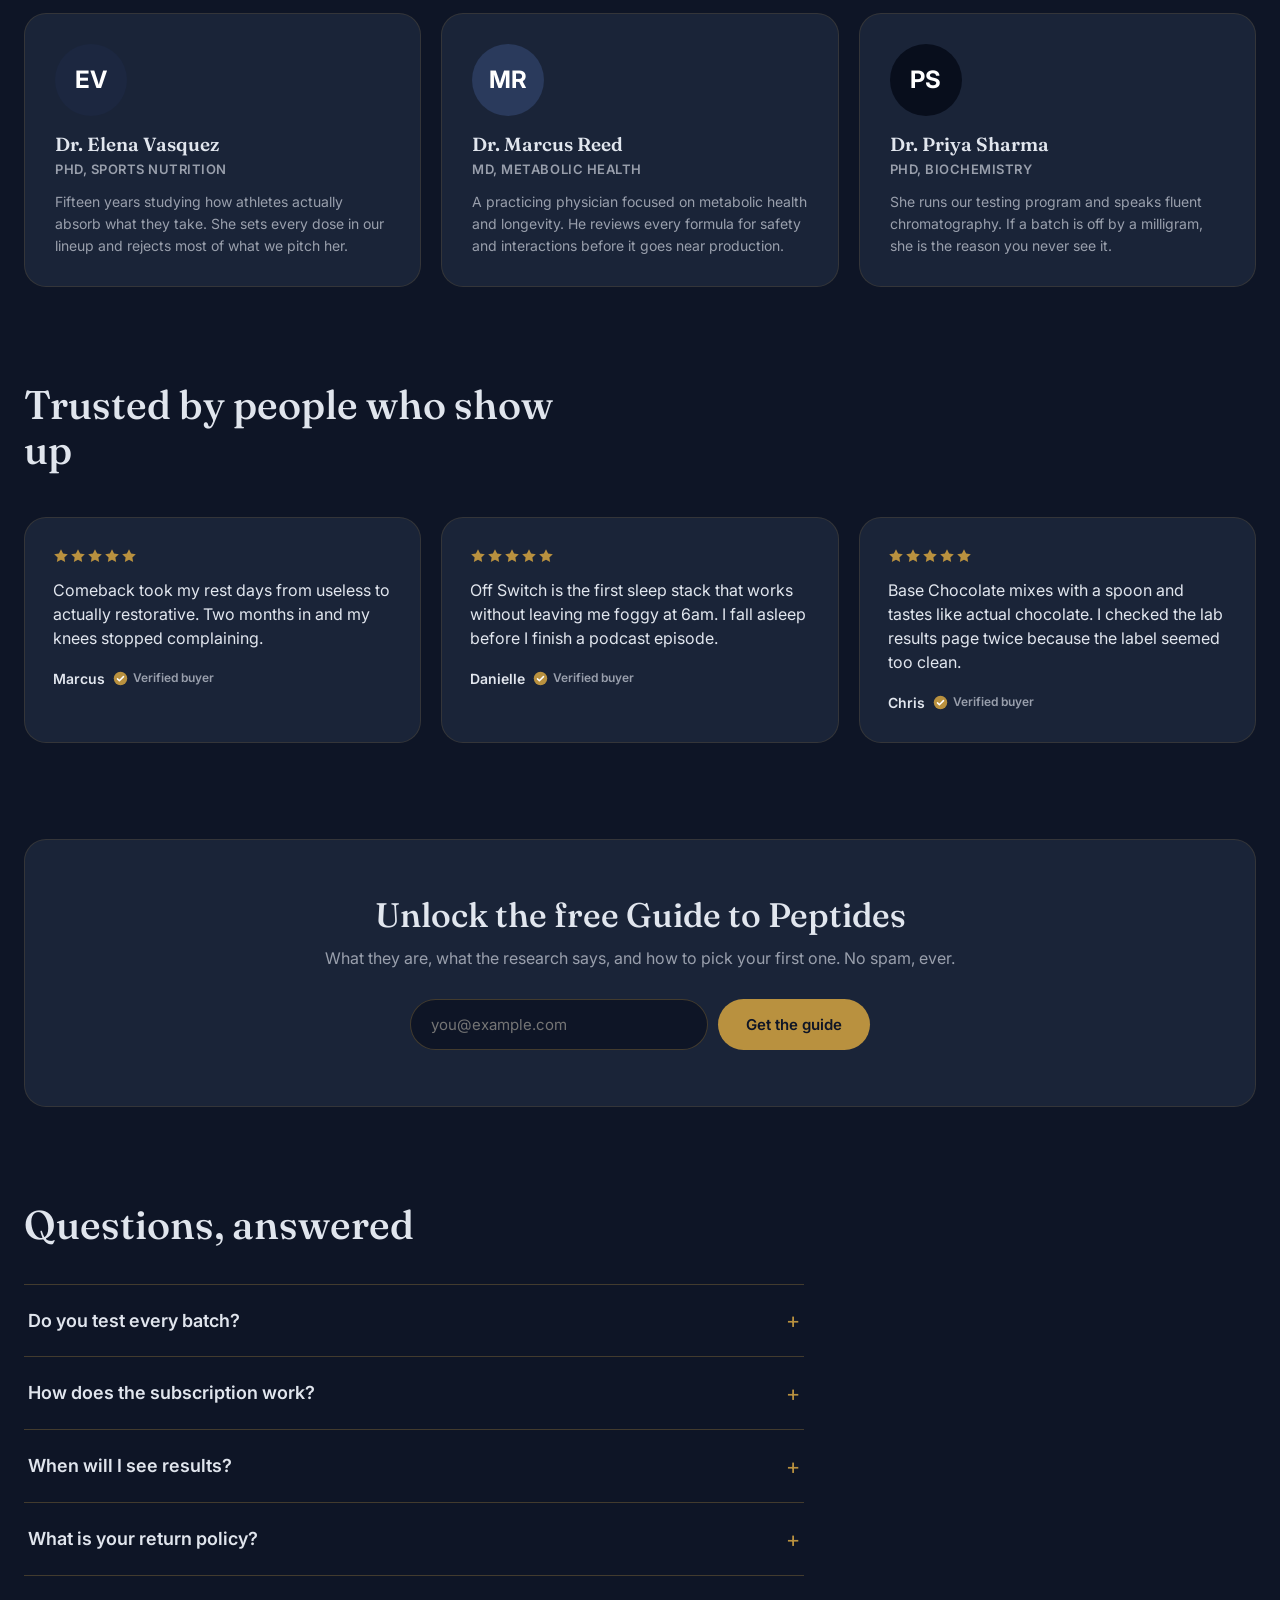
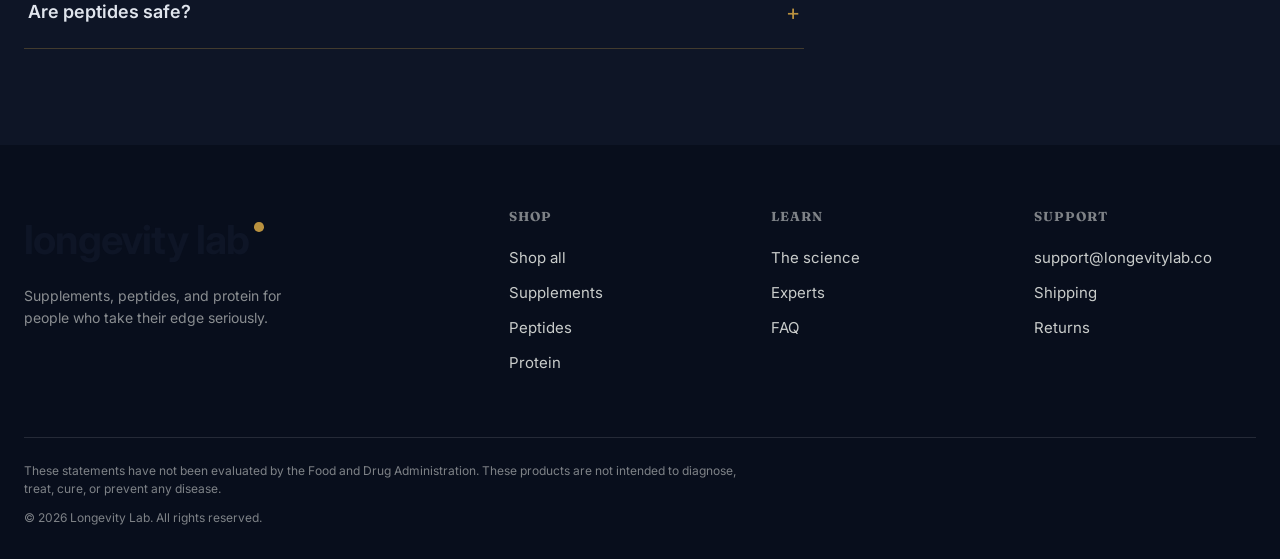
==== commit e6a01652: "Navy edition: dark navy canvas, Fraunces serif + Inter, featured product tiles and staggered lineup" ====
--- a/index.html
+++ b/index.html
@@ -7,7 +7,7 @@
   <meta name="description" content="Third party tested supplements, peptides, and protein. Clinical doses, full label transparency, and formulas built with experts.">
   <link rel="preconnect" href="https://fonts.googleapis.com">
   <link rel="preconnect" href="https://fonts.gstatic.com" crossorigin>
-  <link href="https://fonts.googleapis.com/css2?family=Plus+Jakarta+Sans:wght@400;500;600;700&display=swap" rel="stylesheet">
+  <link href="https://fonts.googleapis.com/css2?family=Fraunces:ital,opsz,wght@0,9..144,400..650;1,9..144,400..650&family=Inter:wght@400;500;600;700&display=swap" rel="stylesheet">
   <link rel="stylesheet" href="css/main.css">
 </head>
 <body data-page="home">
@@ -154,19 +154,19 @@
         </div>
         <div class="expert-row">
           <div class="expert-card">
-            <div class="avatar" style="background:#223028">EV</div>
+            <div class="avatar" style="background:#1C2740">EV</div>
             <h3>Dr. Elena Vasquez</h3>
             <span class="cred">PhD, Sports Nutrition</span>
             <p>Fifteen years studying how athletes actually absorb what they take. She sets every dose in our lineup and rejects most of what we pitch her.</p>
           </div>
           <div class="expert-card">
-            <div class="avatar" style="background:#33443A">MR</div>
+            <div class="avatar" style="background:#2A3A5C">MR</div>
             <h3>Dr. Marcus Reed</h3>
             <span class="cred">MD, Metabolic Health</span>
             <p>A practicing physician focused on metabolic health and longevity. He reviews every formula for safety and interactions before it goes near production.</p>
           </div>
           <div class="expert-card">
-            <div class="avatar" style="background:#16201A">PS</div>
+            <div class="avatar" style="background:#080E1C">PS</div>
             <h3>Dr. Priya Sharma</h3>
             <span class="cred">PhD, Biochemistry</span>
             <p>She runs our testing program and speaks fluent chromatography. If a batch is off by a milligram, she is the reason you never see it.</p>
--- a/css/main.css
+++ b/css/main.css
@@ -7,18 +7,18 @@
 *, *::before, *::after { box-sizing: border-box; margin: 0; padding: 0; }
 
 :root {
-  --bone: #F4F2EA;              /* page canvas: warm ivory */
-  --white: #FFFFFF;             /* raised panels: white cards */
-  --ink: rgba(22, 32, 26, 0.92);
-  --ink-soft: rgba(22, 32, 26, 0.58);
-  --line: rgba(22, 32, 26, 0.14);
-  --line-soft: rgba(22, 32, 26, 0.08);
-  --evergreen: #223028;
-  --evergreen-deep: #16201A;
-  --evergreen-mid: #33443A;
+  --bone: #0E1526;              /* page canvas: warm ivory */
+  --white: #1A2438;             /* raised panels: white cards */
+  --ink: rgba(238, 242, 250, 0.94);
+  --ink-soft: rgba(238, 242, 250, 0.6);
+  --line: rgba(185, 145, 63, 0.3);
+  --line-soft: rgba(185, 145, 63, 0.16);
+  --evergreen: #1C2740;
+  --evergreen-deep: #080E1C;
+  --evergreen-mid: #2A3A5C;
   --gold: #B9913F;
   --gold-grad: #B9913F;
-  --footer-bg: #16201A;
+  --footer-bg: #080E1C;
   --radius: 22px;
   --pill: 48px;
   --maxw: 1280px;
@@ -28,7 +28,7 @@
 html { scroll-behavior: smooth; }
 
 body {
-  font-family: "Plus Jakarta Sans", -apple-system, BlinkMacSystemFont, "Segoe UI", sans-serif;
+  font-family: "Inter", -apple-system, BlinkMacSystemFont, "Segoe UI", sans-serif;
   font-size: 16px;
   line-height: 1.55;
   color: var(--ink);
@@ -41,7 +41,7 @@
 img, svg { display: block; max-width: 100%; }
 a { color: inherit; text-decoration: none; }
 button { font: inherit; color: inherit; background: none; border: 0; cursor: pointer; }
-h1, h2, h3, h4 { font-weight: 500; letter-spacing: -0.01em; line-height: 1.15; }
+h1, h2, h3, h4 { font-family: "Fraunces", Georgia, serif; font-weight: 520; letter-spacing: 0; line-height: 1.12; }
 
 .container { max-width: var(--maxw); margin: 0 auto; padding: 0 var(--pad); }
 section { padding: 96px 0 0; }
@@ -55,8 +55,8 @@
   transition: transform 0.2s ease, box-shadow 0.2s ease, background 0.2s ease;
   white-space: nowrap;
 }
-.btn-primary { background: var(--evergreen-deep); color: #fff; }
-.btn-primary:hover { transform: translateY(-1px); box-shadow: 0 6px 18px rgba(22, 32, 26, 0.28); }
+.btn-primary { background: var(--gold); color: #0E1526; }
+.btn-primary:hover { transform: translateY(-1px); box-shadow: 0 6px 18px rgba(8, 14, 28, 0.28); }
 .btn-primary:disabled { opacity: 0.4; cursor: not-allowed; transform: none; box-shadow: none; }
 .btn-secondary { background: var(--white); color: var(--ink); border: 1px solid rgba(185, 145, 63, 0.4); }
 .btn-secondary:hover { border-color: rgba(16, 21, 15, 0.35); }
@@ -91,7 +91,7 @@
   max-width: var(--maxw); margin: 0 auto; padding: 0 var(--pad);
   height: 68px; display: flex; align-items: center; gap: 28px;
 }
-.wordmark { font-size: 26px; font-weight: 700; letter-spacing: -0.02em; color: var(--ink); text-transform: lowercase; }
+.wordmark { font-family: "Fraunces", Georgia, serif; font-size: 27px; font-weight: 600; letter-spacing: -0.01em; color: var(--ink); text-transform: lowercase; }
 .mark-plus {
   display: inline-block;
   width: 0.24em; height: 0.24em;
@@ -157,11 +157,11 @@
 }
 .promo-overlay {
   position: absolute; inset: 0;
-  background: linear-gradient(to top, rgba(10, 26, 18, 0.85), rgba(10, 26, 18, 0.15));
+  background: linear-gradient(to top, rgba(6, 10, 22, 0.85), rgba(6, 10, 22, 0.15));
 }
 .promo-text { position: absolute; left: 28px; bottom: 26px; max-width: 60%; z-index: 2; }
 .promo-text h2 { font-size: 30px; font-weight: 500; line-height: 1.12; }
-.promo-text h2 .hl { color: var(--gold); }
+.promo-text h2 .hl { color: var(--gold); font-style: italic; }
 .promo-text > span { display: inline-block; margin-top: 10px; font-size: 15px; font-weight: 600; opacity: 0.9; }
 .promo-chevron {
   position: absolute; right: 22px; bottom: 22px; z-index: 2;
@@ -189,7 +189,7 @@
 .lineup-wrap { padding: 0 var(--pad); max-width: var(--maxw); margin: 96px auto 0; }
 .lineup-section {
   background-image:
-    linear-gradient(150deg, rgba(22, 32, 26, 0.97), rgba(34, 45, 38, 0.95) 55%, rgba(34, 45, 38, 0.93)),
+    linear-gradient(150deg, rgba(8, 14, 28, 0.97), rgba(16, 24, 44, 0.95) 55%, rgba(16, 24, 44, 0.93)),
     url("../img/gym-dark.webp");
   background-size: cover; background-position: center;
   border-radius: var(--radius);
@@ -567,7 +567,7 @@
 
 .order-success { text-align: center; padding: 80px 0 40px; }
 .success-check {
-  width: 72px; height: 72px; border-radius: 50%; background: var(--evergreen-deep);
+  width: 72px; height: 72px; border-radius: 50%; background: var(--gold);
   display: flex; align-items: center; justify-content: center; margin: 0 auto 28px;
 }
 .order-success h1 { font-size: 42px; }
@@ -640,3 +640,32 @@
 .announce-btn { border-color: rgba(185, 145, 63, 0.8); color: var(--gold); }
 .btn-secondary:hover { border-color: var(--gold); }
 .chip:hover { border-color: var(--gold); }
+
+/* ============ Navy edition: product placement remix ============ */
+/* Featured products (badge holders) break the grid as wide horizontal tiles */
+.product-grid .featured { grid-column: span 2; }
+.product-grid .featured .card-link { flex-direction: row; align-items: stretch; }
+.product-grid .featured .card-art { width: 46%; height: auto; min-height: 265px; flex-shrink: 0; }
+.product-grid .featured .card-body { justify-content: center; padding: 24px; }
+.product-grid .featured .card-name { font-size: 26px; }
+
+/* Pairs-well-with keeps uniform cards */
+.pairs-grid .featured { grid-column: auto; }
+.pairs-grid .featured .card-link { flex-direction: column; }
+.pairs-grid .featured .card-art { width: 100%; min-height: 0; height: 220px; }
+.pairs-grid .featured .card-name { font-size: 19px; }
+
+/* Lineup scroller: staggered editorial rhythm, bigger cards */
+.lineup-card { flex: 0 0 290px; }
+.lineup-scroller .product-card:nth-child(even) { margin-top: 30px; }
+.lineup-scroller { padding-bottom: 44px; }
+
+@media (max-width: 860px) {
+  .product-grid .featured { grid-column: span 2; }
+  .product-grid .featured .card-link { flex-direction: column; }
+  .product-grid .featured .card-art { width: 100%; min-height: 0; height: 240px; }
+  .product-grid .featured .card-name { font-size: 21px; }
+}
+@media (max-width: 480px) {
+  .product-grid .featured { grid-column: auto; }
+}
